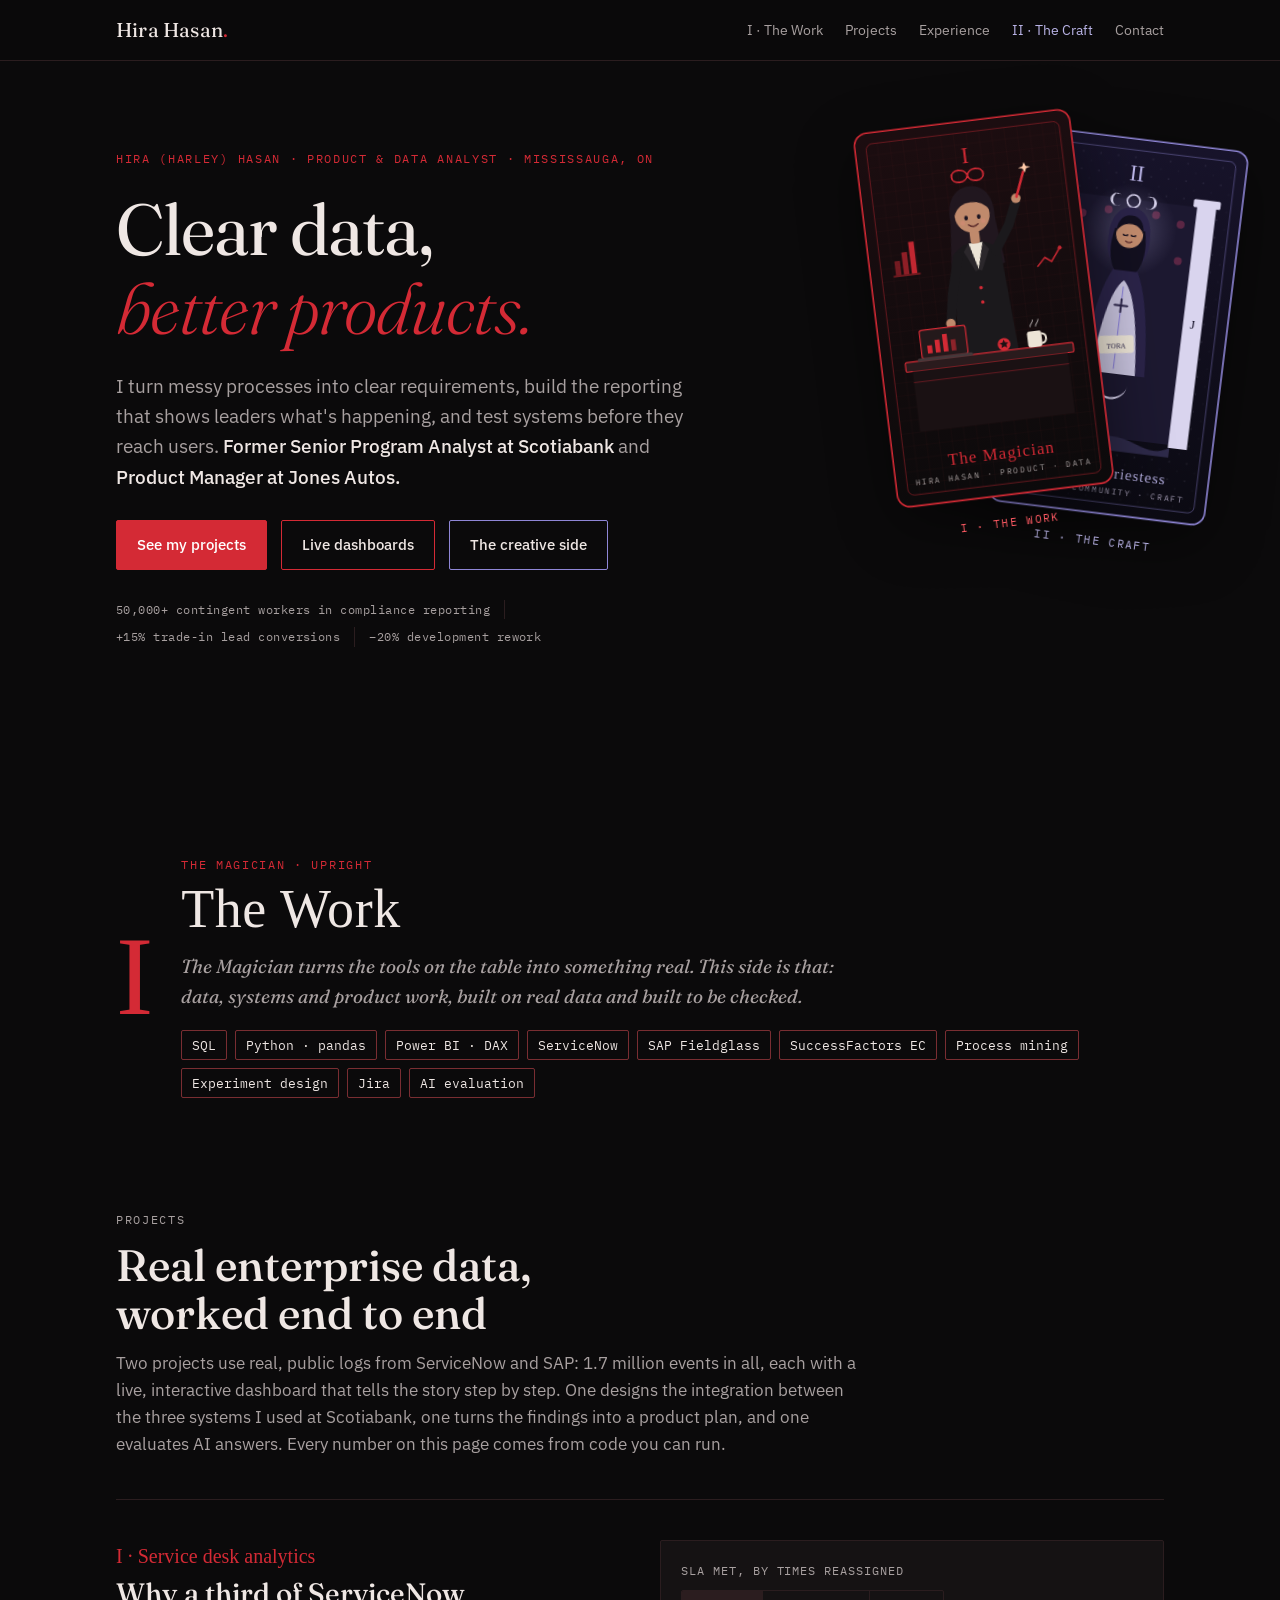
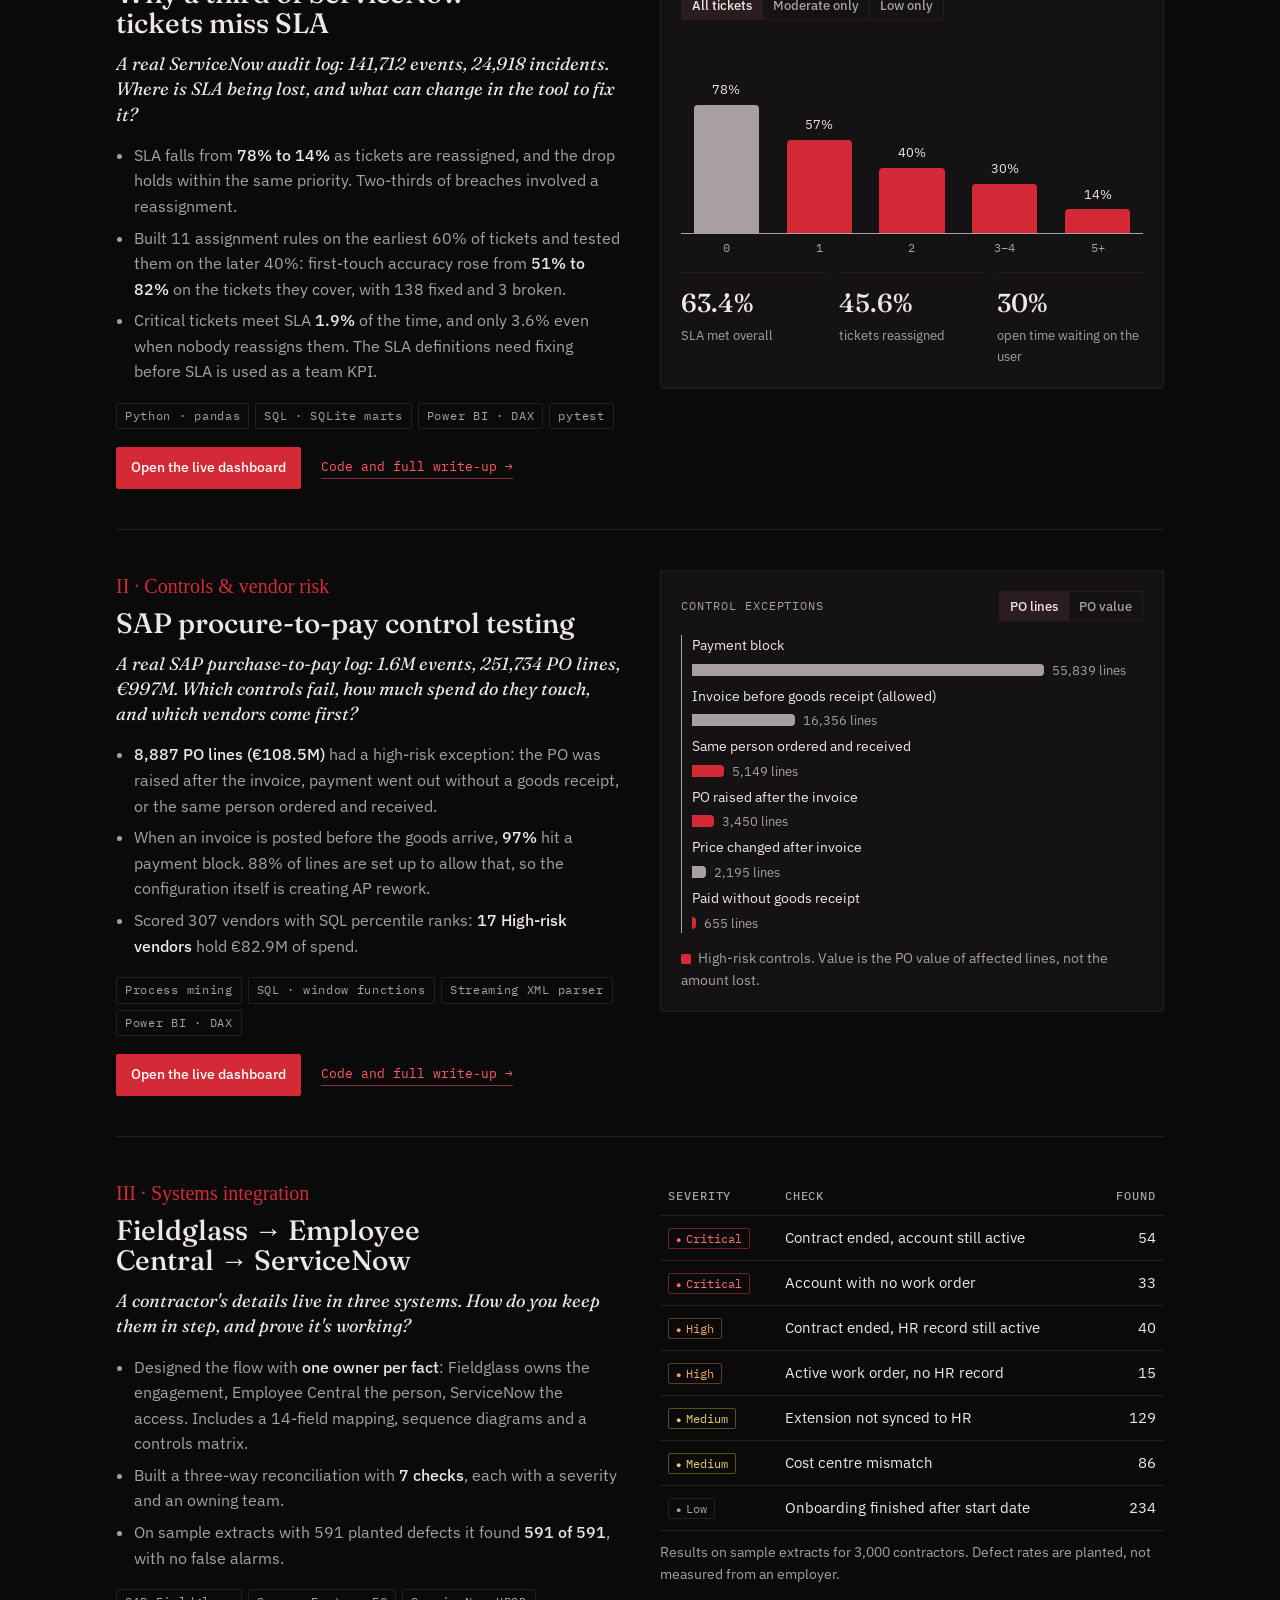
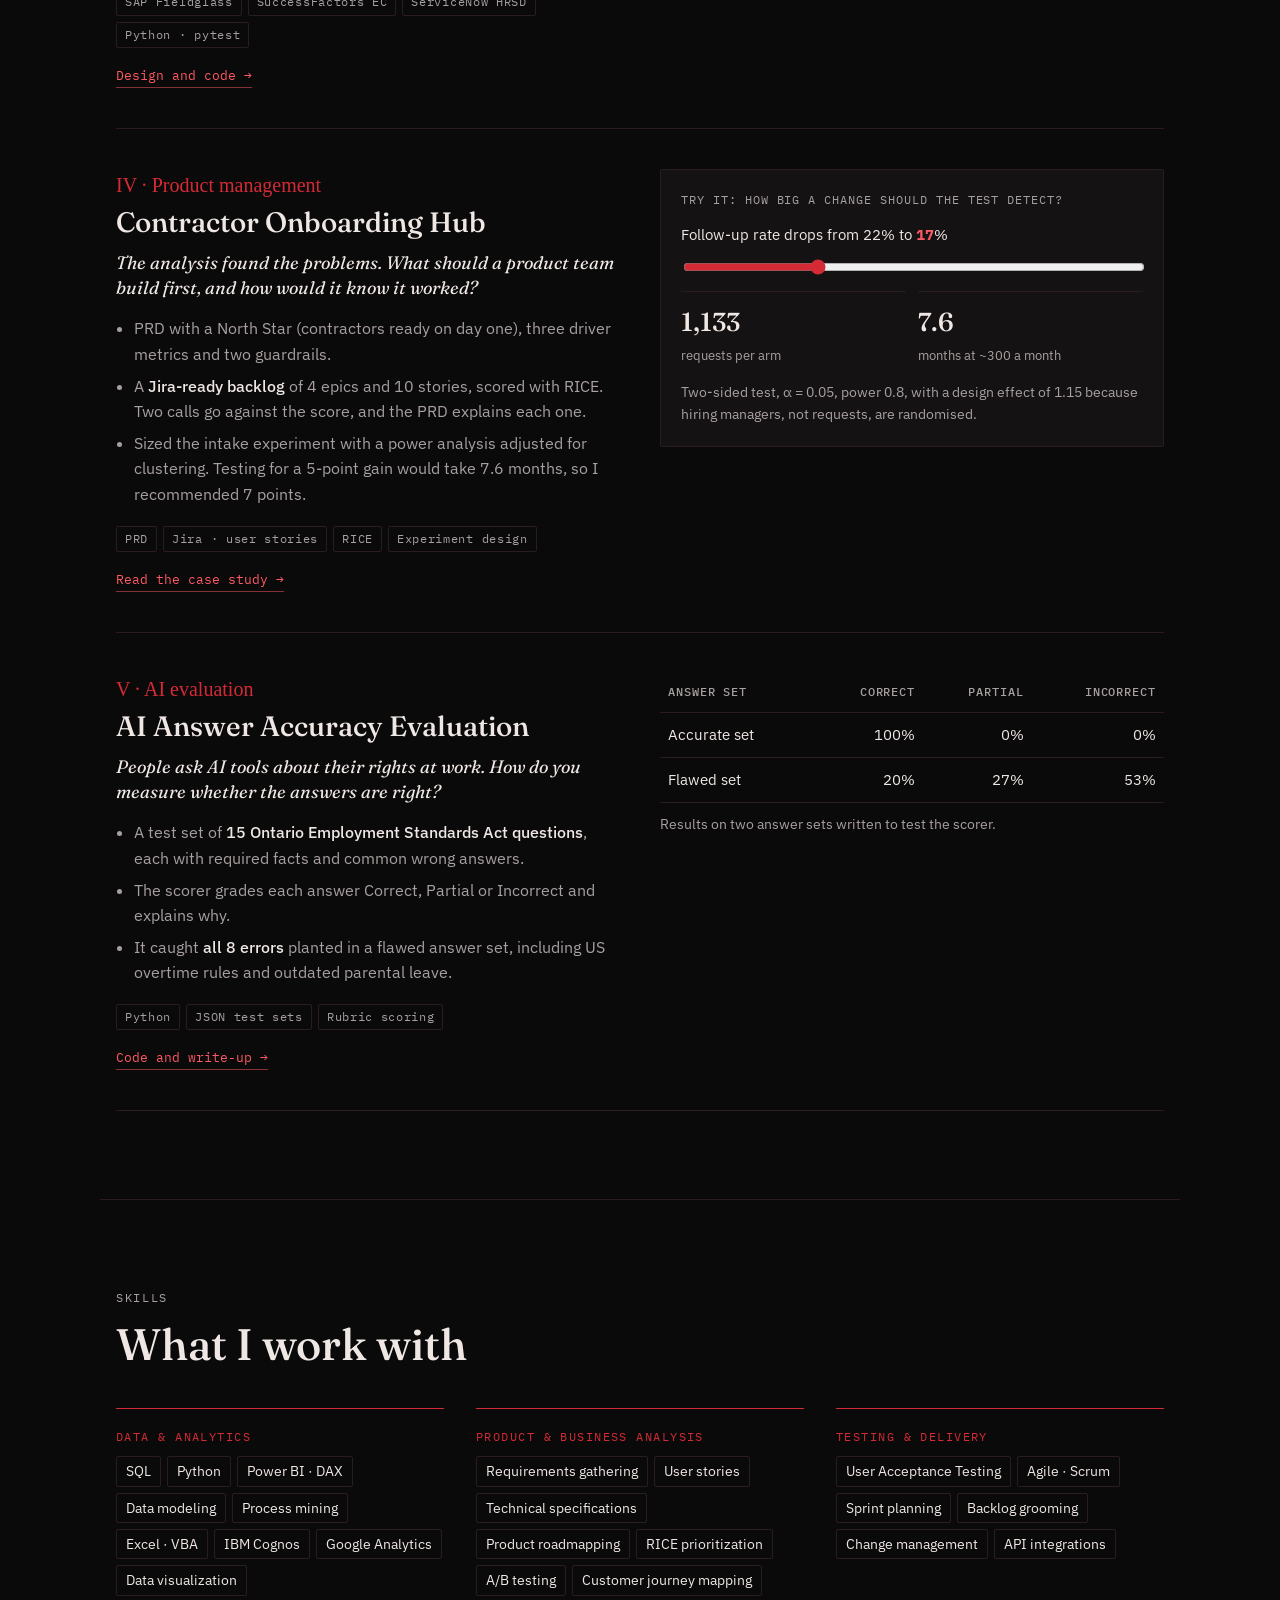
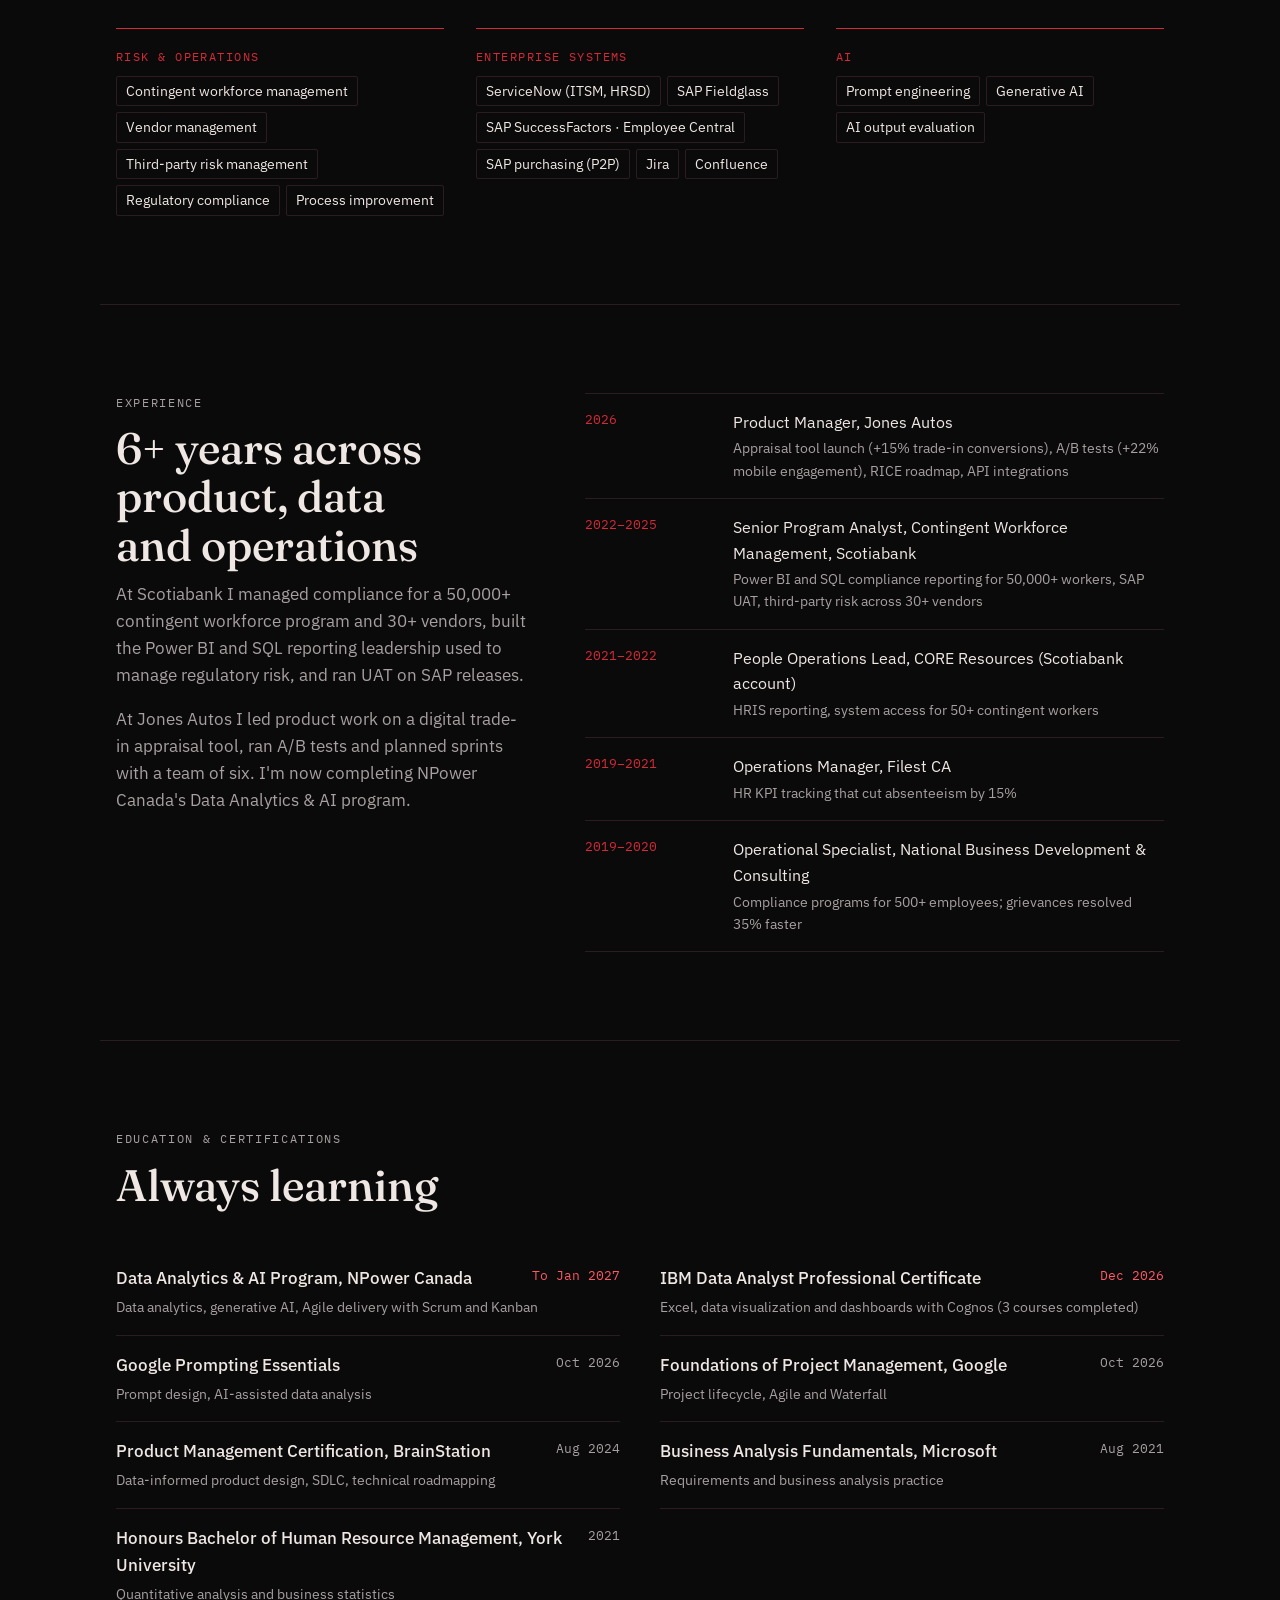
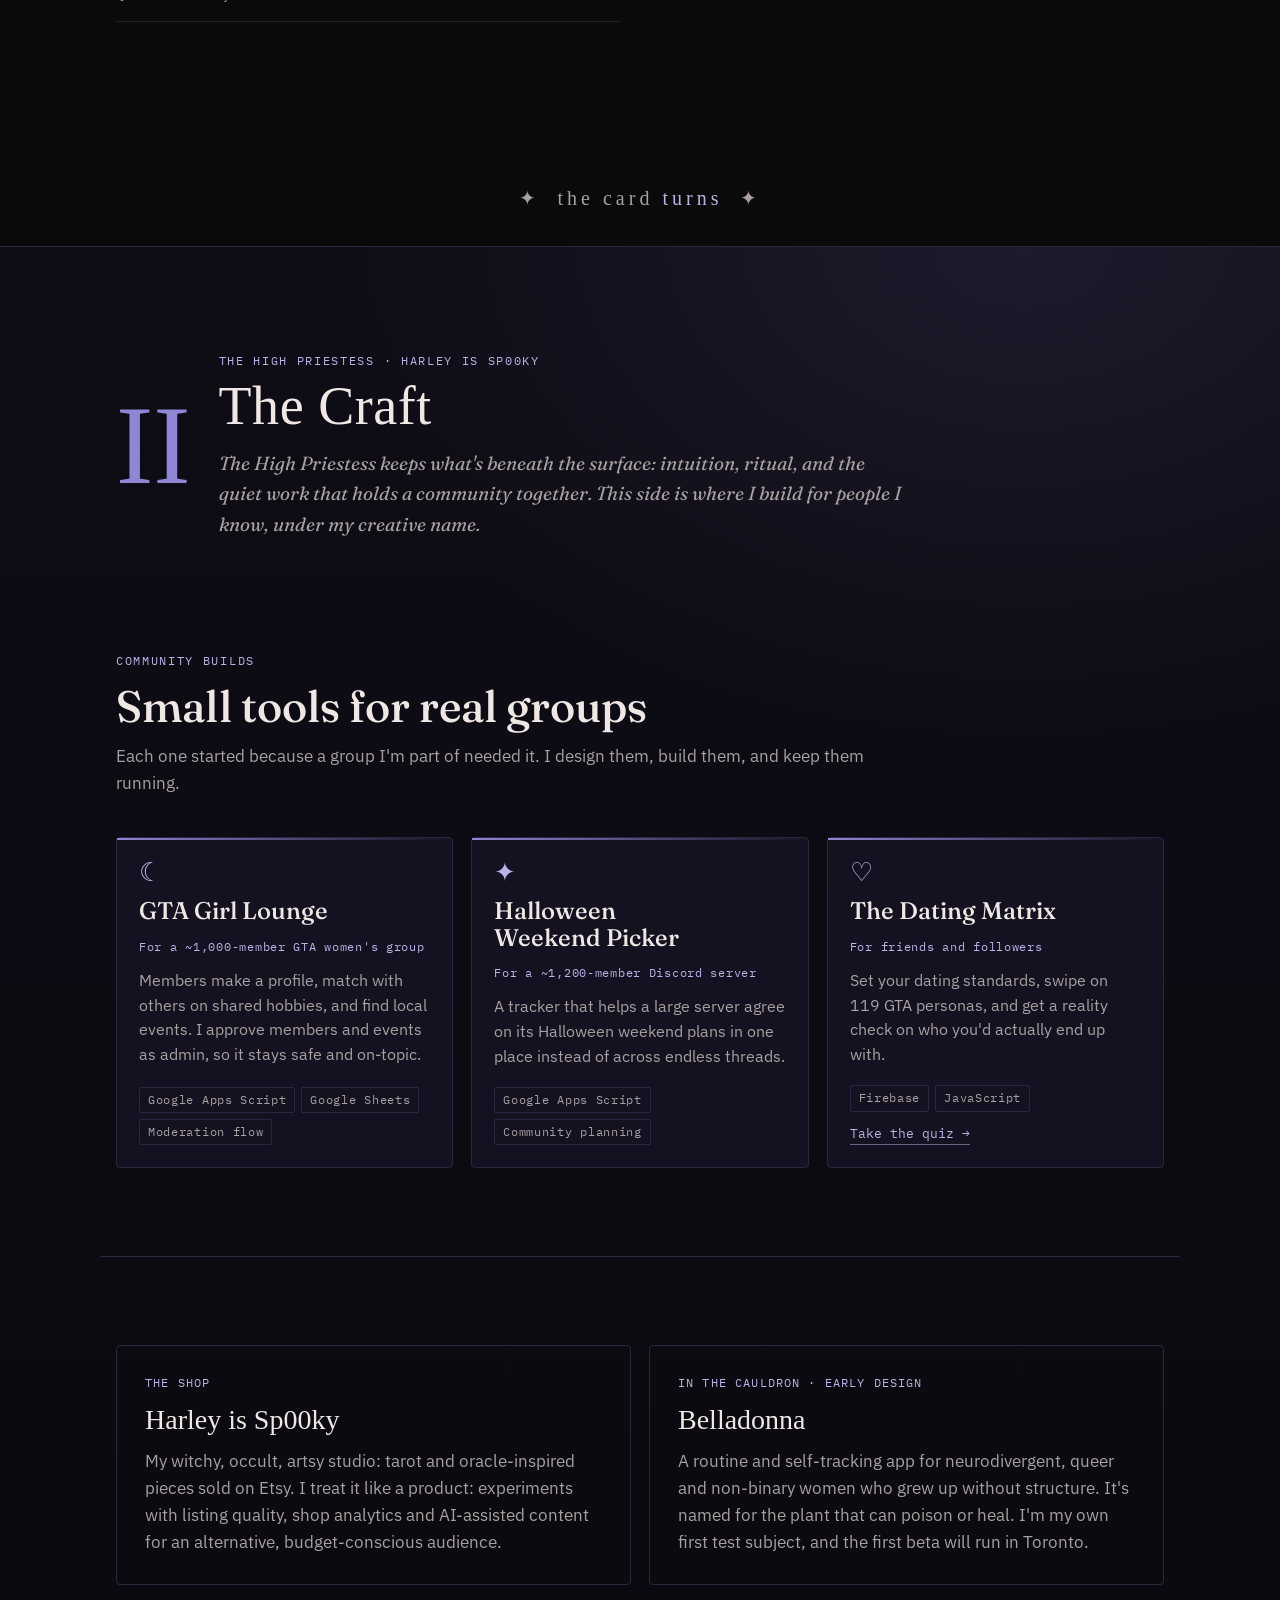
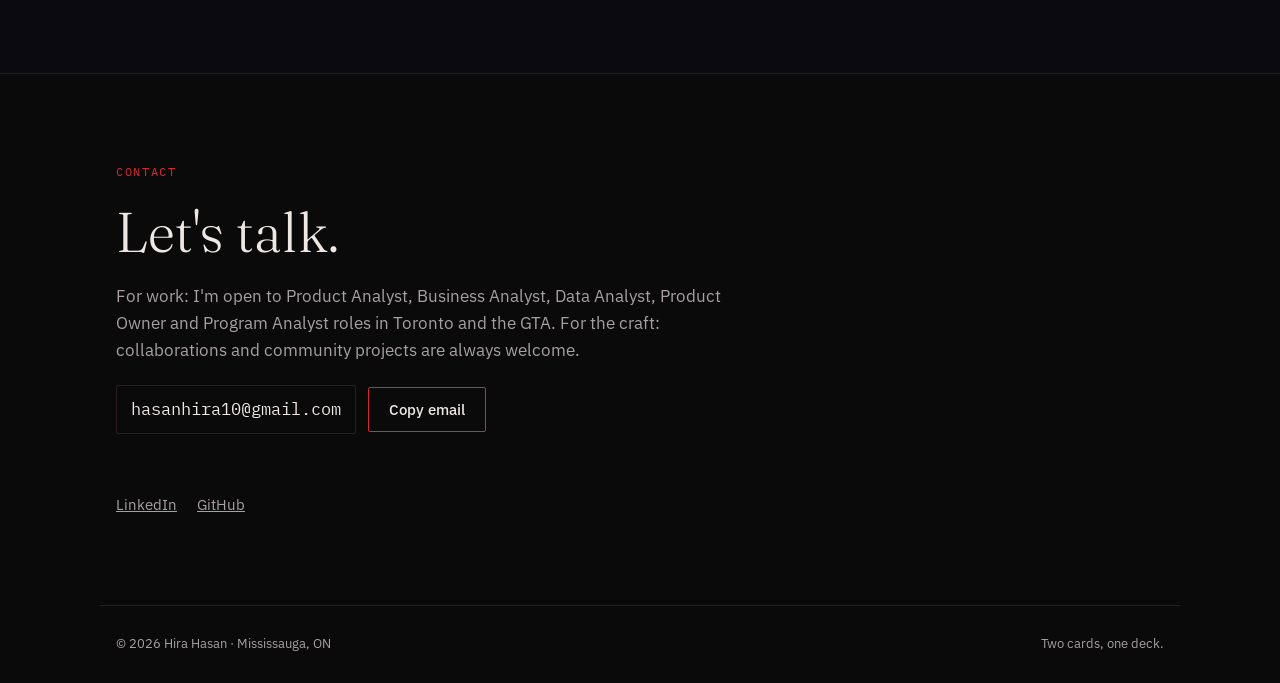
==== index.html @ d133546a "Split the site into two cards: I The Work (Magician) and II The Craft (High Priestess) Co-Authored-B" ====
<!doctype html>
<html lang="en">
<head>
<meta charset="utf-8">
<meta name="viewport" content="width=device-width, initial-scale=1, viewport-fit=cover">
<title>Hira Hasan · The Work &amp; The Craft</title>
<meta name="description" content="Hira Hasan: Product & Data Analyst in Mississauga, ON. SQL, Python, Power BI, ServiceNow and SAP analytics. Ex-Scotiabank.">
<link rel="preconnect" href="https://fonts.googleapis.com">
<link rel="stylesheet" href="https://fonts.googleapis.com/css2?family=Fraunces:opsz,wght@9..144,300;9..144,500;9..144,700&family=IBM+Plex+Sans:wght@400;500;600&family=IBM+Plex+Mono:wght@400;500&family=IM+Fell+English+SC&display=swap">
<style>
/* Layout: one dark page. Hero = copy (left) + The Magician tarot card (right); turning the card switches the hero between
   Product & Data (upright) and Technical (turned). Sections below in a single 1080px column. Deliberate single dark look. */
:root{
  --night:#0b0a0b;      /* page ground */
  --night-2:#151213;    /* raised surfaces */
  --veil:#2b1d1f;       /* rules, borders */
  --bone:#efe7e4;       /* main text */
  --ash:#a8a0a0;        /* secondary text */
  --gold:#d42a35;       /* the one accent: crimson */
  --ember:#ff5a63;      /* lighter accent for the technical side */
  --plate:#f4efed;      /* light plate behind charts */
  --display:"Fraunces", Georgia, "Times New Roman", serif;
  --body:"IBM Plex Sans", "Segoe UI", system-ui, sans-serif;
  --mono:"IBM Plex Mono", ui-monospace, Menlo, monospace;
  --card:"IM Fell English SC", Georgia, serif;
  --violet:#8f86d6;     /* High Priestess accent */
  --moon:#b9b3e6;       /* lighter violet */
  color-scheme:dark;
}
*{box-sizing:border-box}
html{scroll-behavior:smooth}
body{background:var(--night);color:var(--bone);font-family:var(--body);font-size:17px;line-height:1.6;-webkit-font-smoothing:antialiased}
body::before{content:"";position:fixed;inset:0 0 auto;height:env(safe-area-inset-top,0px);z-index:10;background:var(--night)}
a{color:inherit}
a:focus-visible,button:focus-visible{outline:2px solid var(--gold);outline-offset:3px;border-radius:2px}
.wrap{max-width:1080px;margin:0 auto;padding-left:max(16px,env(safe-area-inset-left,0px));padding-right:max(16px,env(safe-area-inset-right,0px))}
.eyebrow{font-family:var(--mono);font-size:12px;letter-spacing:.14em;text-transform:uppercase;color:var(--gold)}
h1,h2,h3{font-family:var(--display);font-weight:500;line-height:1.1;margin:0;text-wrap:balance}
h2{font-size:clamp(30px,4.2vw,44px)}
h3{font-size:22px}
p{margin:0}

/* Nav */
header.top{position:sticky;top:env(safe-area-inset-top,0px);z-index:5;background:color-mix(in srgb,var(--night) 92%,transparent);backdrop-filter:blur(6px);border-bottom:1px solid var(--veil)}
header.top .wrap{display:flex;align-items:center;justify-content:space-between;gap:16px;padding-block:14px;flex-wrap:wrap}
.mark{font-family:var(--display);font-size:20px;text-decoration:none;letter-spacing:.01em}
.mark span{color:var(--gold)}
nav ul{display:flex;gap:22px;list-style:none;margin:0;padding:0;flex-wrap:wrap}
nav a{font-size:14px;text-decoration:none;color:var(--ash)}
nav a:hover{color:var(--bone)}
nav a.nav-craft{color:var(--moon)}

/* Hero */
.hero{position:relative;overflow:hidden}
.hero .wrap{position:relative;padding-block:88px 104px}
.hero-copy{position:relative;z-index:1;max-width:600px;min-width:0}
/* Two-card deck in the hero: I The Magician (the work), II The High Priestess (the craft) */
.deck{position:absolute;right:max(48px,env(safe-area-inset-right,0px));top:56px;width:min(360px,34vw);aspect-ratio:400/430}
.deck a{position:absolute;top:0;width:62%;aspect-ratio:280/480;display:block;text-decoration:none;transition:transform .45s cubic-bezier(.3,.7,.3,1),filter .3s;filter:drop-shadow(0 18px 30px rgba(0,0,0,.45))}
.deck a svg{display:block;width:100%;height:100%}
.deck .c1{left:0;transform:rotate(-7deg);z-index:2}
.deck .c2{right:0;transform:rotate(7deg) translateY(18px);z-index:1}
.deck a:hover,.deck a:focus-visible{z-index:3}
.deck .c1:hover,.deck .c1:focus-visible{transform:rotate(-4deg) translateY(-10px)}
.deck .c2:hover,.deck .c2:focus-visible{transform:rotate(4deg) translateY(4px)}
.deck a:focus-visible{outline:2px solid var(--bone);outline-offset:6px;border-radius:16px}
.deck .cap{position:absolute;left:0;right:0;bottom:-34px;text-align:center;font-family:var(--mono);font-size:11px;letter-spacing:.12em;text-transform:uppercase;color:var(--ash)}
.deck .c1 .cap{color:var(--ember)} .deck .c2 .cap{color:var(--moon)}
.side{display:flex;flex-direction:column;gap:22px;animation:sideIn .6s ease both}
@keyframes sideIn{from{opacity:.4;transform:translateY(8px)}to{opacity:1;transform:none}}
.hero h1{font-size:clamp(40px,6vw,72px);font-weight:400;letter-spacing:-.015em}
.hero h1 em{font-style:italic;color:var(--gold);font-weight:300}
.hero .lede{font-size:19px;color:var(--ash);max-width:34em}
.hero .lede strong{color:var(--bone);font-weight:500}
.ctas{display:flex;gap:14px;flex-wrap:wrap;margin-top:6px}
.btn{display:inline-block;font-family:var(--body);font-size:15px;font-weight:500;padding:12px 20px;border-radius:2px;text-decoration:none;border:1px solid var(--gold);cursor:pointer;background:none;color:var(--bone)}
.btn.solid{background:var(--gold);color:#fff}
.btn:hover{filter:brightness(1.08)}
.creds{display:flex;flex-wrap:wrap;gap:8px 0;font-family:var(--mono);font-size:12px;color:var(--ash);letter-spacing:.04em;margin-top:8px}
.creds span{padding-right:14px;margin-right:14px;border-right:1px solid var(--veil)}
.creds span:last-child{border-right:none;margin-right:0;padding-right:0}
.stack{display:flex;flex-wrap:wrap;gap:8px}
.stack span{font-family:var(--mono);font-size:12.5px;padding:4px 10px;border:1px solid color-mix(in srgb,var(--ember) 45%,transparent);border-radius:2px;color:var(--bone)}

/* Sections */
section.block .wrap{padding-block:88px;display:flex;flex-direction:column;gap:40px}
section.block + section.block .wrap{border-top:1px solid var(--veil)}
.head{display:flex;flex-direction:column;gap:12px;max-width:44em}
.head p{color:var(--ash)}
.chip{font-family:var(--mono);font-size:11.5px;letter-spacing:.06em;padding:3px 8px;border:1px solid var(--veil);border-radius:2px;color:var(--ash)}

/* Projects */
.projects{display:flex;flex-direction:column}
.project{display:grid;grid-template-columns:1fr 1fr;gap:40px;padding-block:40px;border-bottom:1px solid var(--veil);align-items:start}
.project:first-child{border-top:1px solid var(--veil)}
.project > *{min-width:0}
.project .num{font-family:var(--card);font-size:20px;color:var(--gold)}
.project h3{font-size:28px;margin-top:6px}
.project .problem{font-family:var(--display);font-style:italic;font-size:18px;line-height:1.4;color:var(--bone);margin-top:12px}
.project .findings{margin:16px 0 0;padding-left:18px;display:flex;flex-direction:column;gap:6px;color:var(--ash);font-size:16px}
.project .findings strong{color:var(--bone);font-weight:500}
.project .tools{display:flex;flex-wrap:wrap;gap:6px;margin-top:18px}
.project .repo{display:inline-block;margin-top:18px;font-family:var(--mono);font-size:13px;color:var(--ember);text-decoration:none;border-bottom:1px solid color-mix(in srgb,var(--ember) 50%,transparent)}
.project .repo:hover{color:var(--bone)}
.links-row{display:flex;flex-wrap:wrap;gap:12px 20px;align-items:center;margin-top:18px}
.links-row .repo{margin-top:0}
.btn.sm{font-size:13.5px;padding:9px 14px}
figure{margin:0;display:flex;flex-direction:column;gap:10px}
figure img{display:block;width:100%;height:auto;border-radius:2px;background:var(--plate);padding:10px}
figcaption{font-size:13px;color:var(--ash)}
.result-table{width:100%;border-collapse:collapse;font-size:15px;font-variant-numeric:tabular-nums}
.result-table th,.result-table td{text-align:left;padding:10px 8px;border-bottom:1px solid var(--veil)}
.result-table th{font-family:var(--mono);font-size:11.5px;letter-spacing:.08em;text-transform:uppercase;color:var(--ash);font-weight:500}
.result-table td.n{text-align:right}
.result-table th.n{text-align:right}
.scroll{overflow-x:auto}
.deliverables{display:grid;grid-template-columns:1fr 1fr;gap:12px}
.deliverables div{padding:14px;border:1px solid var(--veil);border-radius:2px;display:flex;flex-direction:column;gap:4px;min-width:0}
.deliverables strong{font-family:var(--display);font-weight:500;font-size:17px}
.deliverables span{font-size:14px;color:var(--ash)}
.note{font-size:14px;color:var(--ash);max-width:44em}

/* Skills */
.skills{display:grid;grid-template-columns:repeat(3,1fr);gap:32px}
.skill{display:flex;flex-direction:column;gap:10px;padding-top:18px;border-top:1px solid var(--gold);min-width:0}
.skill .tag{font-family:var(--mono);font-size:12px;letter-spacing:.12em;text-transform:uppercase;color:var(--gold)}
.skill ul{margin:0;padding:0;list-style:none;display:flex;flex-wrap:wrap;gap:6px}
.skill li{font-size:14px;padding:3px 9px;border:1px solid var(--veil);border-radius:2px}

/* Experience */
.about-grid{display:grid;grid-template-columns:1fr 1.4fr;gap:56px}
.about-grid > *{min-width:0}
.about-text{display:flex;flex-direction:column;gap:16px;max-width:38em}
.about-text p + p{color:var(--ash)}
.timeline{list-style:none;margin:0;padding:0;display:flex;flex-direction:column}
.timeline li{display:grid;grid-template-columns:132px 1fr;gap:16px;padding-block:16px;border-bottom:1px solid var(--veil)}
.timeline li:first-child{border-top:1px solid var(--veil)}
.timeline .yr{font-family:var(--mono);font-size:13px;color:var(--gold);font-variant-numeric:tabular-nums}
.timeline .what{font-size:16px}
.timeline .what small{display:block;color:var(--ash);font-size:14px;margin-top:2px}

/* Certifications */
.certs{display:grid;grid-template-columns:repeat(2,1fr);gap:0 40px}
.cert{display:grid;grid-template-columns:1fr auto;gap:4px 16px;padding-block:16px;border-bottom:1px solid var(--veil);min-width:0}
.cert strong{font-weight:500}
.cert .when{font-family:var(--mono);font-size:12.5px;color:var(--ash);white-space:nowrap}
.cert small{grid-column:1 / -1;color:var(--ash);font-size:14px}
.cert.progress .when{color:var(--ember)}

/* Chapter openers: one per card */
.chapter .wrap{padding-block:104px 24px;display:grid;grid-template-columns:auto 1fr;gap:28px;align-items:center}
.chapter .numeral{font-family:var(--card);font-size:clamp(64px,9vw,112px);line-height:.9;color:var(--gold)}
.chapter .eyebrow{color:var(--gold)}
.chapter h2{font-family:var(--card);font-weight:400;font-size:clamp(34px,5vw,54px);letter-spacing:.01em;margin-top:6px}
.chapter p.read{font-family:var(--display);font-style:italic;font-size:19px;color:var(--ash);max-width:36em;margin-top:12px}
.turns .wrap{padding-block:72px 32px;text-align:center;font-family:var(--card);font-size:20px;letter-spacing:.2em;color:var(--ash)}
.turns span{color:var(--moon)}

/* The Craft: the High Priestess side has its own palette */
.craft{--gold:var(--violet);--ember:var(--moon);--veil:#2a2640;--night-2:#141221;
  background:radial-gradient(ellipse 80% 50% at 80% 0%,rgba(143,134,214,.12),transparent 70%),linear-gradient(#0e0c15,#0b0a10);
  border-top:1px solid #2a2640}
.craft .eyebrow{color:var(--moon)}
.craft section.block + section.block .wrap,.craft .block .wrap{border-top-color:#2a2640}
.builds{display:grid;grid-template-columns:repeat(3,1fr);gap:18px}
.build{display:flex;flex-direction:column;gap:12px;padding:22px;border:1px solid var(--veil);border-radius:4px;background:var(--night-2);min-width:0;position:relative}
.build::before{content:"";position:absolute;inset:0 0 auto;height:2px;background:linear-gradient(90deg,var(--violet),transparent)}
.build .sym{font-family:var(--card);font-size:26px;color:var(--moon);line-height:1}
.build h3{font-size:24px}
.build .for{font-family:var(--mono);font-size:12px;letter-spacing:.06em;color:var(--moon)}
.build p{color:var(--ash);font-size:15.5px}
.build .tools{display:flex;flex-wrap:wrap;gap:6px;margin-top:auto;padding-top:6px}
.build a.go{font-family:var(--mono);font-size:13px;color:var(--moon);text-decoration:none;border-bottom:1px solid color-mix(in srgb,var(--moon) 50%,transparent);align-self:flex-start}
.build a.go:hover{color:var(--bone)}
.duo{display:grid;grid-template-columns:1fr 1fr;gap:18px}
.altar{padding:28px;border:1px solid var(--veil);border-radius:4px;display:flex;flex-direction:column;gap:12px;min-width:0}
.altar h3{font-family:var(--card);font-weight:400;font-size:28px;color:var(--bone)}
.altar p{color:var(--ash)}
.altar .status{font-family:var(--mono);font-size:11.5px;letter-spacing:.1em;text-transform:uppercase;color:var(--moon)}

/* Contact */
.contact{display:flex;flex-direction:column;gap:20px;align-items:flex-start}
.contact h2{font-size:clamp(34px,5vw,56px);font-weight:300}
.email-row{display:flex;gap:12px;align-items:center;flex-wrap:wrap}
.email{font-family:var(--mono);font-size:17px;user-select:all;padding:10px 14px;border:1px solid var(--veil);border-radius:2px;overflow-wrap:anywhere}
#copyNote{font-size:14px;color:var(--gold);min-height:1.4em}
.links{display:flex;gap:20px;flex-wrap:wrap;font-size:15px}
.links a{color:var(--ash)}
.links a:hover{color:var(--bone)}

footer .wrap{padding-block:28px;display:flex;justify-content:space-between;gap:12px;flex-wrap:wrap;font-size:13px;color:var(--ash);border-top:1px solid var(--veil)}


/* Interactive charts (no libraries) */
.viz{display:flex;flex-direction:column;gap:14px;padding:20px;border:1px solid var(--veil);border-radius:2px;background:var(--night-2);min-width:0}
.viz-head{display:flex;justify-content:space-between;align-items:center;gap:10px;flex-wrap:wrap}
.viz-title{font-family:var(--mono);font-size:12px;letter-spacing:.08em;text-transform:uppercase;color:var(--ash)}
.seg{display:flex;border:1px solid var(--veil);border-radius:2px;overflow:hidden}
.seg button{font:500 12.5px var(--body);padding:6px 10px;background:none;border:0;color:var(--ash);cursor:pointer}
.seg button+button{border-left:1px solid var(--veil)}
.seg button[aria-pressed="true"]{background:var(--veil);color:var(--bone)}
.bars{display:flex;align-items:flex-end;gap:2px;height:200px;border-bottom:1px solid var(--ash);position:relative}
.bar{flex:1;display:flex;flex-direction:column;justify-content:flex-end;align-items:center;height:100%;position:relative;cursor:default;min-width:0}
.bar i{display:block;width:72%;background:var(--ash);border-radius:4px 4px 0 0;transition:height .45s cubic-bezier(.3,.7,.3,1)}
.bar.hl i{background:var(--gold)}
.bar .v{font-size:13px;font-variant-numeric:tabular-nums;color:var(--bone);margin-bottom:4px}
.bar .x{position:absolute;bottom:-24px;font-family:var(--mono);font-size:12px;color:var(--ash)}
.bars{margin-bottom:24px}
.bars.wide{flex-direction:column;align-items:stretch;height:auto;border-bottom:0;border-left:1px solid var(--ash);gap:6px;margin-bottom:0}
.hbar{display:grid;grid-template-columns:minmax(0,1fr);gap:3px;padding-left:10px}
.hbar .lbl{font-size:13.5px;color:var(--bone)}
.hbar .track{display:flex;align-items:center;gap:8px}
.hbar i{display:block;height:12px;background:var(--ash);border-radius:0 4px 4px 0;transition:width .45s cubic-bezier(.3,.7,.3,1);min-width:2px}
.hbar.hl i{background:var(--gold)}
.hbar .v{font-size:12.5px;color:var(--ash);font-variant-numeric:tabular-nums;white-space:nowrap}
.bar:hover i,.hbar:hover i{filter:brightness(1.25)}
.tip{position:fixed;pointer-events:none;z-index:20;background:var(--bone);color:var(--night);font-size:13px;padding:6px 9px;border-radius:2px;box-shadow:0 6px 18px rgba(0,0,0,.4);opacity:0;transition:opacity .12s;max-width:240px}
.key{display:inline-block;width:10px;height:10px;background:var(--gold);border-radius:2px;margin-right:4px;vertical-align:-1px}
.kpis{display:flex;flex-wrap:wrap;gap:12px}
.kpis div{flex:1 1 120px;display:flex;flex-direction:column;gap:2px;padding-top:10px;border-top:1px solid var(--veil)}
.kpis b{font-family:var(--display);font-weight:500;font-size:26px;font-variant-numeric:tabular-nums}
.kpis span{font-size:13px;color:var(--ash)}
.slider{display:flex;flex-direction:column;gap:10px;font-size:15px}
.slider b{color:var(--ember);font-variant-numeric:tabular-nums}
.slider input{width:100%;accent-color:var(--gold)}
.sev{font-family:var(--mono);font-size:11.5px;padding:2px 7px;border-radius:2px;border:1px solid;white-space:nowrap}
.sev::before{content:"● ";font-size:9px}
.sev.crit{color:#ff6b73;border-color:#6b232a}.sev.high{color:#f0a35c;border-color:#5e3d1f}
.sev.med{color:#e3cf6e;border-color:#565023}.sev.low{color:var(--ash);border-color:var(--veil)}
@media (prefers-reduced-motion:reduce){.bar i,.hbar i{transition:none}}

@media (max-width:860px){
  .hero .wrap{padding-block:56px 72px}
  .skills{grid-template-columns:1fr 1fr}
  .about-grid,.project,.certs{grid-template-columns:1fr}
  .project{gap:24px}
  nav ul{gap:14px}
}
@media (max-width:900px){
  .hero .wrap{display:flex;flex-direction:column}
  .deck{position:relative;right:auto;top:auto;width:min(320px,86vw);margin:48px auto 24px}
  .deck .cap{display:none}
  .builds,.duo{grid-template-columns:1fr}
  .chapter .wrap{grid-template-columns:1fr;gap:6px;padding-block:72px 8px}
}
@media (max-width:520px){
  .skills,.deliverables{grid-template-columns:1fr}
  .timeline li{grid-template-columns:1fr;gap:2px}
  section.block .wrap{padding-block:64px}
}
@media (prefers-reduced-motion:reduce){
  html{scroll-behavior:auto}
  .deck a{transition:none}
  .side{animation:none}
}
</style>
<style>body{margin:0}img{max-width:100%}[hidden]{display:none!important}</style>
</head>
<body>

<header class="top">
  <div class="wrap">
    <a class="mark" href="#top">Hira Hasan<span>.</span></a>
    <nav aria-label="Main">
      <ul>
        <li><a href="#work">I · The Work</a></li>
        <li><a href="#projects">Projects</a></li>
        <li><a href="#experience">Experience</a></li>
        <li><a href="#craft" class="nav-craft">II · The Craft</a></li>
        <li><a href="#contact">Contact</a></li>
      </ul>
    </nav>
  </div>
</header>

<main id="top">
  <section class="hero">
    <div class="wrap">
      <div class="hero-copy">
        <div class="side side-front" id="sideFront">
          <p class="eyebrow">Hira (Harley) Hasan · Product &amp; Data Analyst · Mississauga, ON</p>
          <h1>Clear data, <em>better products.</em></h1>
          <p class="lede">I turn messy processes into clear requirements, build the reporting that shows leaders what's happening, and test systems before they reach users. <strong>Former Senior Program Analyst at Scotiabank</strong> and <strong>Product Manager at Jones Autos.</strong></p>
          <div class="ctas">
            <a class="btn solid" href="#projects">See my projects</a>
            <a class="btn" href="dashboards/service-desk.html">Live dashboards</a>
            <a class="btn" href="#craft" style="border-color:var(--violet)">The creative side</a>
          </div>
          <div class="creds" aria-label="Highlights">
            <span>50,000+ contingent workers in compliance reporting</span>
            <span>+15% trade-in lead conversions</span>
            <span>−20% development rework</span>
          </div>
        </div>
        </div>
      </div>
      <div class="deck" aria-label="Two tarot cards: I, The Magician, for the work; II, The High Priestess, for the craft">
        <a class="c2" href="#craft" aria-label="Card II, The High Priestess: go to The Craft, my community and creative work">
<svg viewBox="0 0 280 480" aria-hidden="true" focusable="false">
<defs>
<linearGradient id="pbg" x1="0" y1="0" x2="0" y2="1"><stop offset="0" stop-color="#17132a"/><stop offset="1" stop-color="#0b0a12"/></linearGradient>
<pattern id="pstars" width="22" height="22" patternUnits="userSpaceOnUse"><circle cx="4" cy="5" r=".8" fill="#cfc9f2" fill-opacity=".22"/><circle cx="15" cy="16" r=".6" fill="#cfc9f2" fill-opacity=".14"/></pattern>
<radialGradient id="pglow" cx=".5" cy=".5" r=".5"><stop offset="0" stop-color="#b9b3e6" stop-opacity=".28"/><stop offset="1" stop-color="#b9b3e6" stop-opacity="0"/></radialGradient>
</defs>
<rect x="4" y="4" width="272" height="472" rx="16" fill="url(#pbg)" stroke="#8f86d6" stroke-width="2"/>
<rect x="18" y="18" width="244" height="444" rx="8" fill="url(#pstars)" stroke="#8f86d6" stroke-opacity=".55"/>
<text x="140" y="56" text-anchor="middle" font-family="IM Fell English SC, Georgia, serif" font-size="28" fill="#b9b3e6">II</text>
<!-- veil between the pillars, with pomegranates -->
<rect x="58" y="80" width="164" height="300" fill="#1c1830"/>
<g fill="#6b2a4a" fill-opacity=".8"><circle cx="78" cy="104" r="5"/><circle cx="110" cy="96" r="5"/><circle cx="170" cy="96" r="5"/><circle cx="202" cy="104" r="5"/><circle cx="76" cy="150" r="5"/><circle cx="204" cy="150" r="5"/></g>
<!-- pillars B and J -->
<rect x="36" y="78" width="24" height="306" fill="#141122" stroke="#5d5694" stroke-width="1.2"/>
<rect x="31" y="70" width="34" height="10" rx="2" fill="#141122" stroke="#5d5694"/>
<text x="48" y="232" text-anchor="middle" font-family="IM Fell English SC, Georgia, serif" font-size="16" fill="#b9b3e6">B</text>
<rect x="220" y="78" width="24" height="306" fill="#d9d4ee"/>
<rect x="215" y="70" width="34" height="10" rx="2" fill="#d9d4ee"/>
<text x="232" y="232" text-anchor="middle" font-family="IM Fell English SC, Georgia, serif" font-size="16" fill="#17132a">J</text>
<!-- glow + triple-moon crown -->
<circle cx="140" cy="118" r="58" fill="url(#pglow)"/>
<circle cx="140" cy="82" r="8" fill="none" stroke="#d9d4ee" stroke-width="2"/>
<path d="M124 76a8 8 0 1 0 0 12a6 8 0 1 1 0-12z" fill="#d9d4ee"/>
<path d="M156 76a8 8 0 1 1 0 12a6 8 0 1 0 0-12z" fill="#d9d4ee"/>
<!-- figure: robe, hood, face -->
<path d="M100 300c4-70 14-130 40-150c26 20 36 80 40 150z" fill="#2a2348"/>
<path d="M112 300c4-54 12-104 28-118c16 14 24 64 28 118z" fill="#d9d4ee" fill-opacity=".9"/>
<path d="M140 190v104" stroke="#8f86d6" stroke-width="1.5"/>
<path d="M132 214h16M140 206v16" stroke="#2a2348" stroke-width="2.4" stroke-linecap="round"/>
<path d="M114 126c0-24 12-36 26-36s26 12 26 36c2 22-6 40-26 44c-20-4-28-22-26-44z" fill="#2a2348"/>
<path d="M121 118c-5 22-3 40 5 52h28c8-12 10-30 5-52z" fill="#120f1f"/>
<circle cx="140" cy="124" r="17" fill="#c08a6c"/>
<path d="M123 122c0-16 8-22 17-22s17 6 17 22c-4-8-10-11-17-11s-13 3-17 11z" fill="#120f1f"/>
<path d="M132 125q3 2 6 0M142 125q3 2 6 0" fill="none" stroke="#1a1320" stroke-width="1.6" stroke-linecap="round"/>
<path d="M136 133q4 3 8 0" fill="none" stroke="#5a2a2a" stroke-width="1.6" stroke-linecap="round"/>
<!-- scroll in her lap -->
<rect x="118" y="252" width="44" height="22" rx="3" fill="#ece4d6" transform="rotate(-8 140 263)"/>
<text x="140" y="268" text-anchor="middle" font-family="IM Fell English SC, Georgia, serif" font-size="9" fill="#2a2348" transform="rotate(-8 140 263)">TORA</text>
<!-- water and crescent at her feet -->
<path d="M58 384c20-8 40 8 60 0s40-8 60 0s32 8 44 0v12H58z" fill="#2e2a4a"/>
<path d="M120 312a20 20 0 1 0 40 0a16 14 0 1 1-40 0z" fill="#d9d4ee"/>
<text x="140" y="430" text-anchor="middle" font-family="IM Fell English SC, Georgia, serif" font-size="19" letter-spacing="1.2" fill="#b9b3e6">The High Priestess</text>
<text x="140" y="450" text-anchor="middle" font-family="IBM Plex Mono, monospace" font-size="9.5" letter-spacing="2" fill="#a8a0b8">HARLEY · COMMUNITY · CRAFT</text>
</svg>

          <span class="cap">II · The Craft</span>
        </a>
        <a class="c1" href="#work" aria-label="Card I, The Magician: go to The Work, my projects and experience">
<svg viewBox="0 0 280 480" aria-hidden="true" focusable="false">
<defs>
<linearGradient id="fbg" x1="0" y1="0" x2="0" y2="1"><stop offset="0" stop-color="#1c0d10"/><stop offset="1" stop-color="#0c0a0b"/></linearGradient>
<pattern id="fgrid" width="16" height="16" patternUnits="userSpaceOnUse"><path d="M16 0H0V16" fill="none" stroke="#d42a35" stroke-opacity=".08" stroke-width="1"/></pattern>
</defs>
<rect x="4" y="4" width="272" height="472" rx="16" fill="url(#fbg)" stroke="#d42a35" stroke-width="2"/>
<rect x="18" y="18" width="244" height="444" rx="8" fill="url(#fgrid)" stroke="#d42a35" stroke-opacity=".55"/>
<text x="140" y="56" text-anchor="middle" font-family="IM Fell English SC, Georgia, serif" font-size="28" fill="#d42a35">I</text>
<g opacity=".9"><rect x="36" y="168" width="7" height="18" fill="#d42a35" fill-opacity=".55"/><rect x="46" y="158" width="7" height="28" fill="#d42a35" fill-opacity=".7"/><rect x="56" y="146" width="7" height="40" fill="#d42a35"/><line x1="33" y1="187" x2="67" y2="187" stroke="#d42a35" stroke-width="1.2"/></g>
<g opacity=".9"><path d="M214 196l10-10l8 6l12-16" fill="none" stroke="#d42a35" stroke-width="2" stroke-linecap="round" stroke-linejoin="round"/><circle cx="244" cy="176" r="2.5" fill="#d42a35"/></g>
<path d="M120 72c0-10 18-10 20 0c2 10 20 10 20 0c0-10-18-10-20 0c-2 10-20 10-20 0z" fill="none" stroke="#d42a35" stroke-width="2.2"/>
<path d="M112 128c-2-30 12-42 28-42s30 12 28 42l6 58c-22 10-46 10-68 0z" fill="#21171f"/>
<path d="M110 170c8-10 20-14 30-14s22 4 30 14l8 134h-76z" fill="#1b191c"/>
<path d="M131 157l9 34l9-34z" fill="#ece4d6"/>
<path d="M131 157l-7 10l12 26l4-2z" fill="#2b272b"/><path d="M149 157l7 10l-12 26l-4-2z" fill="#2b272b"/>
<circle cx="140" cy="214" r="2.2" fill="#d42a35"/><circle cx="140" cy="232" r="2.2" fill="#d42a35"/>
<path d="M164 170l20-30l12-28" fill="none" stroke="#1b191c" stroke-width="12" stroke-linecap="round" stroke-linejoin="round"/>
<circle cx="197" cy="108" r="6" fill="#c08a6c"/>
<line x1="198" y1="106" x2="210" y2="76" stroke="#d42a35" stroke-width="3.2" stroke-linecap="round"/>
<path d="M212 64l2.2 5.4l5.6 1.2l-5.6 1.4l-2.2 5.4l-2.2-5.4l-5.6-1.4l5.6-1.2z" fill="#ffc9a8"/>
<path d="M116 172l-12 44l-6 34" fill="none" stroke="#1b191c" stroke-width="12" stroke-linecap="round" stroke-linejoin="round"/>
<circle cx="97" cy="254" r="6" fill="#c08a6c"/>
<line x1="96" y1="258" x2="94" y2="270" stroke="#c08a6c" stroke-width="3" stroke-linecap="round"/>
<rect x="134" y="140" width="12" height="18" rx="4" fill="#c08a6c"/>
<circle cx="140" cy="122" r="22" fill="#c08a6c"/>
<path d="M118 120c0-22 14-30 22-30s24 6 24 30c-6-10-14-14-24-14s-17 4-22 14z" fill="#21171f"/>
<ellipse cx="132" cy="125" rx="2.3" ry="3" fill="#1a1320"/><ellipse cx="148" cy="125" rx="2.3" ry="3" fill="#1a1320"/>
<path d="M134 134q6 5 12 0" fill="none" stroke="#5a2a2a" stroke-width="1.8" stroke-linecap="round"/>
<circle cx="127" cy="131" r="3" fill="#e08a7a" fill-opacity=".35"/><circle cx="153" cy="131" r="3" fill="#e08a7a" fill-opacity=".35"/>
<rect x="34" y="296" width="212" height="12" rx="2" fill="#2a1b1d" stroke="#d42a35" stroke-width="1.5"/>
<rect x="42" y="308" width="196" height="76" fill="#1a1113"/>
<line x1="42" y1="322" x2="238" y2="322" stroke="#d42a35" stroke-opacity=".5"/>
<rect x="56" y="258" width="58" height="36" rx="3" fill="#24191b" stroke="#d42a35" stroke-width="1.5"/>
<rect x="64" y="278" width="6" height="10" fill="#d42a35"/><rect x="74" y="272" width="6" height="16" fill="#d42a35"/><rect x="84" y="266" width="6" height="22" fill="#d42a35"/><rect x="94" y="274" width="6" height="14" fill="#d42a35" fill-opacity=".6"/>
<rect x="50" y="293" width="70" height="4" rx="2" fill="#45383a"/>
<circle cx="160" cy="288" r="8" fill="#d42a35"/><path d="M160 282l1.7 3.6l3.9.4l-2.9 2.6l.9 3.8l-3.6-2.1l-3.6 2.1l.9-3.8l-2.9-2.6l3.9-.4z" fill="#1a1113"/>
<rect x="190" y="276" width="18" height="20" rx="3" fill="#ece4d6"/><path d="M208 280c7 0 7 12 0 12" fill="none" stroke="#ece4d6" stroke-width="2.5"/>
<path d="M195 270c0-4 4-4 4-8M202 270c0-4 4-4 4-8" fill="none" stroke="#a8a0a0" stroke-width="1.3" stroke-linecap="round"/>
<text x="140" y="430" text-anchor="middle" font-family="IM Fell English SC, Georgia, serif" font-size="21" letter-spacing="1.5" fill="#d42a35">The Magician</text>
<text x="140" y="450" text-anchor="middle" font-family="IBM Plex Mono, monospace" font-size="9.5" letter-spacing="2" fill="#a8a0a0">HIRA HASAN · PRODUCT · DATA</text>
</svg>
          <span class="cap">I · The Work</span>
        </a>
      </div>
    </div>
  </section>

  <section class="chapter" id="work" aria-labelledby="workTitle">
    <div class="wrap">
      <span class="numeral" aria-hidden="true">I</span>
      <div>
        <p class="eyebrow">The Magician · upright</p>
        <h2 id="workTitle">The Work</h2>
        <p class="read">The Magician turns the tools on the table into something real. This side is that: data, systems and product work, built on real data and built to be checked.</p>
        <div class="stack" aria-label="Tools" style="margin-top:18px"><span>SQL</span><span>Python · pandas</span><span>Power BI · DAX</span><span>ServiceNow</span><span>SAP Fieldglass</span><span>SuccessFactors EC</span><span>Process mining</span><span>Experiment design</span><span>Jira</span><span>AI evaluation</span></div>
      </div>
    </div>
  </section>

  <section class="block" id="projects">
    <div class="wrap">
      <div class="head">
        <p class="eyebrow">Projects</p>
        <h2>Real enterprise data, worked end to end</h2>
        <p>Two projects use real, public logs from ServiceNow and SAP: 1.7 million events in all, each with a live, interactive dashboard that tells the story step by step. One designs the integration between the three systems I used at Scotiabank, one turns the findings into a product plan, and one evaluates AI answers. Every number on this page comes from code you can run.</p>
      </div>
      <div class="projects">

        <article class="project">
          <div>
            <span class="num">I · Service desk analytics</span>
            <h3>Why a third of ServiceNow tickets miss SLA</h3>
            <p class="problem">A real ServiceNow audit log: 141,712 events, 24,918 incidents. Where is SLA being lost, and what can change in the tool to fix it?</p>
            <ul class="findings">
              <li>SLA falls from <strong>78% to 14%</strong> as tickets are reassigned, and the drop holds within the same priority. Two-thirds of breaches involved a reassignment.</li>
              <li>Built 11 assignment rules on the earliest 60% of tickets and tested them on the later 40%: first-touch accuracy rose from <strong>51% to 82%</strong> on the tickets they cover, with 138 fixed and 3 broken.</li>
              <li>Critical tickets meet SLA <strong>1.9%</strong> of the time, and only 3.6% even when nobody reassigns them. The SLA definitions need fixing before SLA is used as a team KPI.</li>
            </ul>
            <div class="tools"><span class="chip">Python · pandas</span><span class="chip">SQL · SQLite marts</span><span class="chip">Power BI · DAX</span><span class="chip">pytest</span></div>
            <div class="links-row"><a class="btn solid sm" href="dashboards/service-desk.html">Open the live dashboard</a><a class="repo" href="https://github.com/harleysdata/portfolio/tree/main/01-servicenow-service-desk-analytics" target="_blank" rel="noopener">Code and full write-up →</a></div>
          </div>
          <div class="viz">
            <div class="viz-head">
              <p class="viz-title">SLA met, by times reassigned</p>
              <div class="seg" role="group" aria-label="Priority filter" data-chart="c1">
                <button type="button" aria-pressed="true" data-k="all">All tickets</button>
                <button type="button" aria-pressed="false" data-k="mod">Moderate only</button>
                <button type="button" aria-pressed="false" data-k="low">Low only</button>
              </div>
            </div>
            <div class="bars" id="c1" role="img"></div>
            <div class="kpis"><div><b>63.4%</b><span>SLA met overall</span></div><div><b>45.6%</b><span>tickets reassigned</span></div><div><b>30%</b><span>open time waiting on the user</span></div></div>
          </div>
        </article>

        <article class="project">
          <div>
            <span class="num">II · Controls &amp; vendor risk</span>
            <h3>SAP procure-to-pay control testing</h3>
            <p class="problem">A real SAP purchase-to-pay log: 1.6M events, 251,734 PO lines, €997M. Which controls fail, how much spend do they touch, and which vendors come first?</p>
            <ul class="findings">
              <li><strong>8,887 PO lines (€108.5M)</strong> had a high-risk exception: the PO was raised after the invoice, payment went out without a goods receipt, or the same person ordered and received.</li>
              <li>When an invoice is posted before the goods arrive, <strong>97%</strong> hit a payment block. 88% of lines are set up to allow that, so the configuration itself is creating AP rework.</li>
              <li>Scored 307 vendors with SQL percentile ranks: <strong>17 High-risk vendors</strong> hold €82.9M of spend.</li>
            </ul>
            <div class="tools"><span class="chip">Process mining</span><span class="chip">SQL · window functions</span><span class="chip">Streaming XML parser</span><span class="chip">Power BI · DAX</span></div>
            <div class="links-row"><a class="btn solid sm" href="dashboards/p2p-controls.html">Open the live dashboard</a><a class="repo" href="https://github.com/harleysdata/portfolio/tree/main/02-sap-procure-to-pay-compliance" target="_blank" rel="noopener">Code and full write-up →</a></div>
          </div>
          <div class="viz">
            <div class="viz-head">
              <p class="viz-title">Control exceptions</p>
              <div class="seg" role="group" aria-label="Measure" data-chart="c2">
                <button type="button" aria-pressed="true" data-k="lines">PO lines</button>
                <button type="button" aria-pressed="false" data-k="value">PO value</button>
              </div>
            </div>
            <div class="bars wide" id="c2" role="img"></div>
            <p class="note"><span class="key"></span> High-risk controls. Value is the PO value of affected lines, not the amount lost.</p>
          </div>
        </article>

        <article class="project">
          <div>
            <span class="num">III · Systems integration</span>
            <h3>Fieldglass → Employee Central → ServiceNow</h3>
            <p class="problem">A contractor's details live in three systems. How do you keep them in step, and prove it's working?</p>
            <ul class="findings">
              <li>Designed the flow with <strong>one owner per fact</strong>: Fieldglass owns the engagement, Employee Central the person, ServiceNow the access. Includes a 14-field mapping, sequence diagrams and a controls matrix.</li>
              <li>Built a three-way reconciliation with <strong>7 checks</strong>, each with a severity and an owning team.</li>
              <li>On sample extracts with 591 planted defects it found <strong>591 of 591</strong>, with no false alarms.</li>
            </ul>
            <div class="tools"><span class="chip">SAP Fieldglass</span><span class="chip">SuccessFactors EC</span><span class="chip">ServiceNow HRSD</span><span class="chip">Python · pytest</span></div>
            <a class="repo" href="https://github.com/harleysdata/portfolio/tree/main/03-contingent-workforce-integration" target="_blank" rel="noopener">Design and code →</a>
          </div>
          <div class="scroll">
            <table class="result-table">
              <caption class="note" style="caption-side:bottom;text-align:left;padding-top:10px">Results on sample extracts for 3,000 contractors. Defect rates are planted, not measured from an employer.</caption>
              <thead><tr><th>Severity</th><th>Check</th><th class="n">Found</th></tr></thead>
              <tbody>
                <tr><td><span class="sev crit">Critical</span></td><td>Contract ended, account still active</td><td class="n">54</td></tr>
                <tr><td><span class="sev crit">Critical</span></td><td>Account with no work order</td><td class="n">33</td></tr>
                <tr><td><span class="sev high">High</span></td><td>Contract ended, HR record still active</td><td class="n">40</td></tr>
                <tr><td><span class="sev high">High</span></td><td>Active work order, no HR record</td><td class="n">15</td></tr>
                <tr><td><span class="sev med">Medium</span></td><td>Extension not synced to HR</td><td class="n">129</td></tr>
                <tr><td><span class="sev med">Medium</span></td><td>Cost centre mismatch</td><td class="n">86</td></tr>
                <tr><td><span class="sev low">Low</span></td><td>Onboarding finished after start date</td><td class="n">234</td></tr>
              </tbody>
            </table>
          </div>
        </article>

        <article class="project">
          <div>
            <span class="num">IV · Product management</span>
            <h3>Contractor Onboarding Hub</h3>
            <p class="problem">The analysis found the problems. What should a product team build first, and how would it know it worked?</p>
            <ul class="findings">
              <li>PRD with a North Star (contractors ready on day one), three driver metrics and two guardrails.</li>
              <li>A <strong>Jira-ready backlog</strong> of 4 epics and 10 stories, scored with RICE. Two calls go against the score, and the PRD explains each one.</li>
              <li>Sized the intake experiment with a power analysis adjusted for clustering. Testing for a 5-point gain would take 7.6 months, so I recommended 7 points.</li>
            </ul>
            <div class="tools"><span class="chip">PRD</span><span class="chip">Jira · user stories</span><span class="chip">RICE</span><span class="chip">Experiment design</span></div>
            <a class="repo" href="https://github.com/harleysdata/portfolio/tree/main/04-contractor-onboarding-product-case" target="_blank" rel="noopener">Read the case study →</a>
          </div>
          <div class="viz">
            <p class="viz-title">Try it: how big a change should the test detect?</p>
            <label class="slider"><span>Follow-up rate drops from 22% to <b id="pT">17</b>%</span>
              <input type="range" id="eff" min="3" max="10" step="1" value="5" aria-describedby="sizeOut"></label>
            <div class="kpis" id="sizeOut" aria-live="polite">
              <div><b id="nArm">1,133</b><span>requests per arm</span></div>
              <div><b id="months">7.6</b><span>months at ~300 a month</span></div>
            </div>
            <p class="note">Two-sided test, α = 0.05, power 0.8, with a design effect of 1.15 because hiring managers, not requests, are randomised.</p>
          </div>
        </article>

        <article class="project">
          <div>
            <span class="num">V · AI evaluation</span>
            <h3>AI Answer Accuracy Evaluation</h3>
            <p class="problem">People ask AI tools about their rights at work. How do you measure whether the answers are right?</p>
            <ul class="findings">
              <li>A test set of <strong>15 Ontario Employment Standards Act questions</strong>, each with required facts and common wrong answers.</li>
              <li>The scorer grades each answer Correct, Partial or Incorrect and explains why.</li>
              <li>It caught <strong>all 8 errors</strong> planted in a flawed answer set, including US overtime rules and outdated parental leave.</li>
            </ul>
            <div class="tools"><span class="chip">Python</span><span class="chip">JSON test sets</span><span class="chip">Rubric scoring</span></div>
            <a class="repo" href="https://github.com/harleysdata/portfolio/tree/main/05-ai-answer-accuracy-eval" target="_blank" rel="noopener">Code and write-up →</a>
          </div>
          <div class="scroll">
            <table class="result-table">
              <caption class="note" style="caption-side:bottom;text-align:left;padding-top:10px">Results on two answer sets written to test the scorer.</caption>
              <thead><tr><th>Answer set</th><th class="n">Correct</th><th class="n">Partial</th><th class="n">Incorrect</th></tr></thead>
              <tbody>
                <tr><td>Accurate set</td><td class="n">100%</td><td class="n">0%</td><td class="n">0%</td></tr>
                <tr><td>Flawed set</td><td class="n">20%</td><td class="n">27%</td><td class="n">53%</td></tr>
              </tbody>
            </table>
          </div>
        </article>

      </div>
    </div>
  </section>

  <section class="block" id="skills">
    <div class="wrap">
      <div class="head">
        <p class="eyebrow">Skills</p>
        <h2>What I work with</h2>
      </div>
      <div class="skills">
        <div class="skill"><span class="tag">Data &amp; analytics</span><ul><li>SQL</li><li>Python</li><li>Power BI · DAX</li><li>Data modeling</li><li>Process mining</li><li>Excel · VBA</li><li>IBM Cognos</li><li>Google Analytics</li><li>Data visualization</li></ul></div>
        <div class="skill"><span class="tag">Product &amp; business analysis</span><ul><li>Requirements gathering</li><li>User stories</li><li>Technical specifications</li><li>Product roadmapping</li><li>RICE prioritization</li><li>A/B testing</li><li>Customer journey mapping</li></ul></div>
        <div class="skill"><span class="tag">Testing &amp; delivery</span><ul><li>User Acceptance Testing</li><li>Agile · Scrum</li><li>Sprint planning</li><li>Backlog grooming</li><li>Change management</li><li>API integrations</li></ul></div>
        <div class="skill"><span class="tag">Risk &amp; operations</span><ul><li>Contingent workforce management</li><li>Vendor management</li><li>Third-party risk management</li><li>Regulatory compliance</li><li>Process improvement</li></ul></div>
        <div class="skill"><span class="tag">Enterprise systems</span><ul><li>ServiceNow (ITSM, HRSD)</li><li>SAP Fieldglass</li><li>SAP SuccessFactors · Employee Central</li><li>SAP purchasing (P2P)</li><li>Jira</li><li>Confluence</li></ul></div>
        <div class="skill"><span class="tag">AI</span><ul><li>Prompt engineering</li><li>Generative AI</li><li>AI output evaluation</li></ul></div>
      </div>
    </div>
  </section>

  <section class="block" id="experience">
    <div class="wrap">
      <div class="about-grid">
        <div class="head">
          <p class="eyebrow">Experience</p>
          <h2>6+ years across product, data and operations</h2>
          <div class="about-text">
            <p>At Scotiabank I managed compliance for a 50,000+ contingent workforce program and 30+ vendors, built the Power BI and SQL reporting leadership used to manage regulatory risk, and ran UAT on SAP releases.</p>
            <p>At Jones Autos I led product work on a digital trade-in appraisal tool, ran A/B tests and planned sprints with a team of six. I'm now completing NPower Canada's Data Analytics &amp; AI program.</p>
          </div>
        </div>
        <ol class="timeline">
          <li><span class="yr">2026</span><span class="what">Product Manager, Jones Autos<small>Appraisal tool launch (+15% trade-in conversions), A/B tests (+22% mobile engagement), RICE roadmap, API integrations</small></span></li>
          <li><span class="yr">2022–2025</span><span class="what">Senior Program Analyst, Contingent Workforce Management, Scotiabank<small>Power BI and SQL compliance reporting for 50,000+ workers, SAP UAT, third-party risk across 30+ vendors</small></span></li>
          <li><span class="yr">2021–2022</span><span class="what">People Operations Lead, CORE Resources (Scotiabank account)<small>HRIS reporting, system access for 50+ contingent workers</small></span></li>
          <li><span class="yr">2019–2021</span><span class="what">Operations Manager, Filest CA<small>HR KPI tracking that cut absenteeism by 15%</small></span></li>
          <li><span class="yr">2019–2020</span><span class="what">Operational Specialist, National Business Development &amp; Consulting<small>Compliance programs for 500+ employees; grievances resolved 35% faster</small></span></li>
        </ol>
      </div>
    </div>
  </section>

  <section class="block" id="certifications">
    <div class="wrap">
      <div class="head">
        <p class="eyebrow">Education &amp; certifications</p>
        <h2>Always learning</h2>
      </div>
      <div class="certs">
        <div class="cert progress"><strong>Data Analytics &amp; AI Program, NPower Canada</strong><span class="when">To Jan 2027</span><small>Data analytics, generative AI, Agile delivery with Scrum and Kanban</small></div>
        <div class="cert progress"><strong>IBM Data Analyst Professional Certificate</strong><span class="when">Dec 2026</span><small>Excel, data visualization and dashboards with Cognos (3 courses completed)</small></div>
        <div class="cert"><strong>Google Prompting Essentials</strong><span class="when">Oct 2026</span><small>Prompt design, AI-assisted data analysis</small></div>
        <div class="cert"><strong>Foundations of Project Management, Google</strong><span class="when">Oct 2026</span><small>Project lifecycle, Agile and Waterfall</small></div>
        <div class="cert"><strong>Product Management Certification, BrainStation</strong><span class="when">Aug 2024</span><small>Data-informed product design, SDLC, technical roadmapping</small></div>
        <div class="cert"><strong>Business Analysis Fundamentals, Microsoft</strong><span class="when">Aug 2021</span><small>Requirements and business analysis practice</small></div>
        <div class="cert"><strong>Honours Bachelor of Human Resource Management, York University</strong><span class="when">2021</span><small>Quantitative analysis and business statistics</small></div>
      </div>
    </div>
  </section>

  <div class="turns" aria-hidden="true"><div class="wrap">✦ &nbsp;the card <span>turns</span>&nbsp; ✦</div></div>

  <div class="craft" id="craft">
  <section class="chapter" aria-labelledby="craftTitle">
    <div class="wrap">
      <span class="numeral" aria-hidden="true">II</span>
      <div>
        <p class="eyebrow">The High Priestess · Harley is Sp00ky</p>
        <h2 id="craftTitle">The Craft</h2>
        <p class="read">The High Priestess keeps what's beneath the surface: intuition, ritual, and the quiet work that holds a community together. This side is where I build for people I know, under my creative name.</p>
      </div>
    </div>
  </section>

  <section class="block" id="community">
    <div class="wrap">
      <div class="head">
        <p class="eyebrow">Community builds</p>
        <h2>Small tools for real groups</h2>
        <p>Each one started because a group I'm part of needed it. I design them, build them, and keep them running.</p>
      </div>
      <div class="builds">
        <article class="build">
          <span class="sym" aria-hidden="true">☾</span>
          <h3>GTA Girl Lounge</h3>
          <span class="for">For a ~1,000-member GTA women's group</span>
          <p>Members make a profile, match with others on shared hobbies, and find local events. I approve members and events as admin, so it stays safe and on-topic.</p>
          <div class="tools"><span class="chip">Google Apps Script</span><span class="chip">Google Sheets</span><span class="chip">Moderation flow</span></div>
        </article>
        <article class="build">
          <span class="sym" aria-hidden="true">✦</span>
          <h3>Halloween Weekend Picker</h3>
          <span class="for">For a ~1,200-member Discord server</span>
          <p>A tracker that helps a large server agree on its Halloween weekend plans in one place instead of across endless threads.</p>
          <div class="tools"><span class="chip">Google Apps Script</span><span class="chip">Community planning</span></div>
        </article>
        <article class="build">
          <span class="sym" aria-hidden="true">♡</span>
          <h3>The Dating Matrix</h3>
          <span class="for">For friends and followers</span>
          <p>Set your dating standards, swipe on 119 GTA personas, and get a reality check on who you'd actually end up with.</p>
          <div class="tools"><span class="chip">Firebase</span><span class="chip">JavaScript</span></div>
          <a class="go" href="dating-matrix/">Take the quiz →</a>
        </article>
      </div>
    </div>
  </section>

  <section class="block" id="studio">
    <div class="wrap">
      <div class="duo">
        <div class="altar">
          <span class="status">The shop</span>
          <h3>Harley is Sp00ky</h3>
          <p>My witchy, occult, artsy studio: tarot and oracle-inspired pieces sold on Etsy. I treat it like a product: experiments with listing quality, shop analytics and AI-assisted content for an alternative, budget-conscious audience.</p>
        </div>
        <div class="altar">
          <span class="status">In the cauldron · early design</span>
          <h3>Belladonna</h3>
          <p>A routine and self-tracking app for neurodivergent, queer and non-binary women who grew up without structure. It's named for the plant that can poison or heal. I'm my own first test subject, and the first beta will run in Toronto.</p>
        </div>
      </div>
    </div>
  </section>
  </div>

  <section class="block" id="contact" style="border-top:1px solid var(--veil)">
    <div class="wrap">
      <div class="contact">
        <p class="eyebrow">Contact</p>
        <h2>Let's talk.</h2>
        <p style="color:var(--ash);max-width:36em">For work: I'm open to Product Analyst, Business Analyst, Data Analyst, Product Owner and Program Analyst roles in Toronto and the GTA. For the craft: collaborations and community projects are always welcome.</p>
        <div class="email-row">
          <span class="email" id="email">hasanhira10@gmail.com</span>
          <button class="btn" type="button" id="copyBtn">Copy email</button>
        </div>
        <p id="copyNote" aria-live="polite"></p>
        <div class="links">
          <a href="https://www.linkedin.com/in/hirahasanq/" target="_blank" rel="noopener">LinkedIn</a>
          <a href="https://github.com/harleysdata" target="_blank" rel="noopener">GitHub</a>
        </div>
      </div>
    </div>
  </section>
</main>

<footer>
  <div class="wrap">
    <span>© 2026 Hira Hasan · Mississauga, ON</span>
    <span>Two cards, one deck.</span>
  </div>
</footer>

<script>
(function(){
  var btn=document.getElementById('copyBtn'), note=document.getElementById('copyNote'), email=document.getElementById('email');
  btn.addEventListener('click', function(){
    var text=email.textContent.trim();
    function fallback(){
      var r=document.createRange(); r.selectNodeContents(email);
      var s=window.getSelection(); s.removeAllRanges(); s.addRange(r);
      note.textContent='Email selected. Press Ctrl+C or Cmd+C to copy.';
    }
    try{ navigator.clipboard.writeText(text).then(function(){ note.textContent='Copied.'; }, fallback); }
    catch(e){ fallback(); }
  });

  // ---- Charts: data from reports/summary.json in each project ----
  var tip=document.createElement('div'); tip.className='tip'; tip.setAttribute('role','tooltip'); document.body.appendChild(tip);
  function showTip(e,t){ tip.textContent=t; tip.style.opacity=1; var x=Math.min(e.clientX+14, window.innerWidth-tip.offsetWidth-8); tip.style.left=x+'px'; tip.style.top=(e.clientY-36)+'px'; }
  function hideTip(){ tip.style.opacity=0; }
  function hover(el,t){ el.addEventListener('mousemove',function(e){showTip(e,t)}); el.addEventListener('mouseleave',hideTip); el.tabIndex=0; el.setAttribute('aria-label',t);
    el.addEventListener('focus',function(){var r=el.getBoundingClientRect(); showTip({clientX:r.left+r.width/2,clientY:r.top},t)}); el.addEventListener('blur',hideTip); }

  var c1data={
    all:{n:[13549,6238,2283,1929,919], v:[78.4,57.1,39.9,30.1,14.3]},
    mod:{n:[12803,5873,2121,1817,852], v:[79.6,58.2,41.2,30.0,13.9]},
    low:{n:[481,164,53,48,null], v:[89.0,84.1,67.9,75.0,null]}
  };
  var bands=['0','1','2','3–4','5+'];
  function drawC1(k){
    var d=c1data[k], el=document.getElementById('c1'); el.innerHTML='';
    el.setAttribute('aria-label','SLA met by times reassigned: '+bands.map(function(b,i){return b+': '+(d.v[i]==null?'too few tickets':d.v[i]+'%')}).join(', '));
    bands.forEach(function(b,i){
      var bar=document.createElement('div'); bar.className='bar'+(i===0?'':' hl');
      var v=d.v[i];
      bar.innerHTML='<span class="v">'+(v==null?'n&lt;30':Math.round(v)+'%')+'</span><i style="height:'+(v==null?0:v*0.82)+'%"></i><span class="x">'+b+'</span>';
      hover(bar, v==null?('Reassigned '+b+': fewer than 30 tickets'):('Reassigned '+b+' times: '+v+'% met SLA ('+d.n[i].toLocaleString()+' tickets)'));
      el.appendChild(bar);
    });
  }
  var c2data=[
    ['Payment block',55839,281.5,0],['Invoice before goods receipt (allowed)',16356,71.6,0],
    ['Same person ordered and received',5149,84.9,1],['PO raised after the invoice',3450,27.5,1],
    ['Price changed after invoice',2195,84.7,0],['Paid without goods receipt',655,1.8,1]];
  function drawC2(k){
    var el=document.getElementById('c2'); el.innerHTML='';
    var idx=k==='lines'?1:2, max=Math.max.apply(null,c2data.map(function(r){return r[idx]}));
    var rows=c2data.slice().sort(function(a,b){return b[idx]-a[idx]});
    rows.forEach(function(r){
      var row=document.createElement('div'); row.className='hbar'+(r[3]?' hl':'');
      var lab=k==='lines'?r[1].toLocaleString()+' lines':'€'+r[2]+'M';
      row.innerHTML='<span class="lbl">'+r[0]+'</span><span class="track"><i style="width:'+(r[idx]/max*78)+'%"></i><span class="v">'+lab+'</span></span>';
      hover(row, r[0]+': '+r[1].toLocaleString()+' PO lines, €'+r[2]+'M PO value'+(r[3]?' (high risk)':''));
      el.appendChild(row);
    });
    el.setAttribute('aria-label','Control exceptions by '+(k==='lines'?'PO lines':'PO value')+': '+rows.map(function(r){return r[0]+' '+(k==='lines'?r[1]:'€'+r[2]+'M')}).join('; '));
  }
  document.querySelectorAll('.seg').forEach(function(seg){
    seg.addEventListener('click',function(e){
      var b=e.target.closest('button'); if(!b) return;
      seg.querySelectorAll('button').forEach(function(x){x.setAttribute('aria-pressed', x===b?'true':'false')});
      (seg.dataset.chart==='c1'?drawC1:drawC2)(b.dataset.k);
    });
  });
  drawC1('all'); drawC2('lines');

  // ---- Experiment sizing, same formula as src/prioritise.py ----
  var eff=document.getElementById('eff');
  function size(){
    var p1=.22, d=+eff.value/100, p2=p1-d, za=1.959964, zb=0.841621, pb=(p1+p2)/2;
    var n=Math.pow(za*Math.sqrt(2*pb*(1-pb))+zb*Math.sqrt(p1*(1-p1)+p2*(1-p2)),2)/(d*d);
    var adj=Math.ceil(Math.ceil(n)*1.15);
    document.getElementById('pT').textContent=Math.round(p2*100);
    document.getElementById('nArm').textContent=adj.toLocaleString();
    document.getElementById('months').textContent=(2*adj/300).toFixed(1);
  }
  eff.addEventListener('input',size); size();
})();
</script>

</body>
</html>
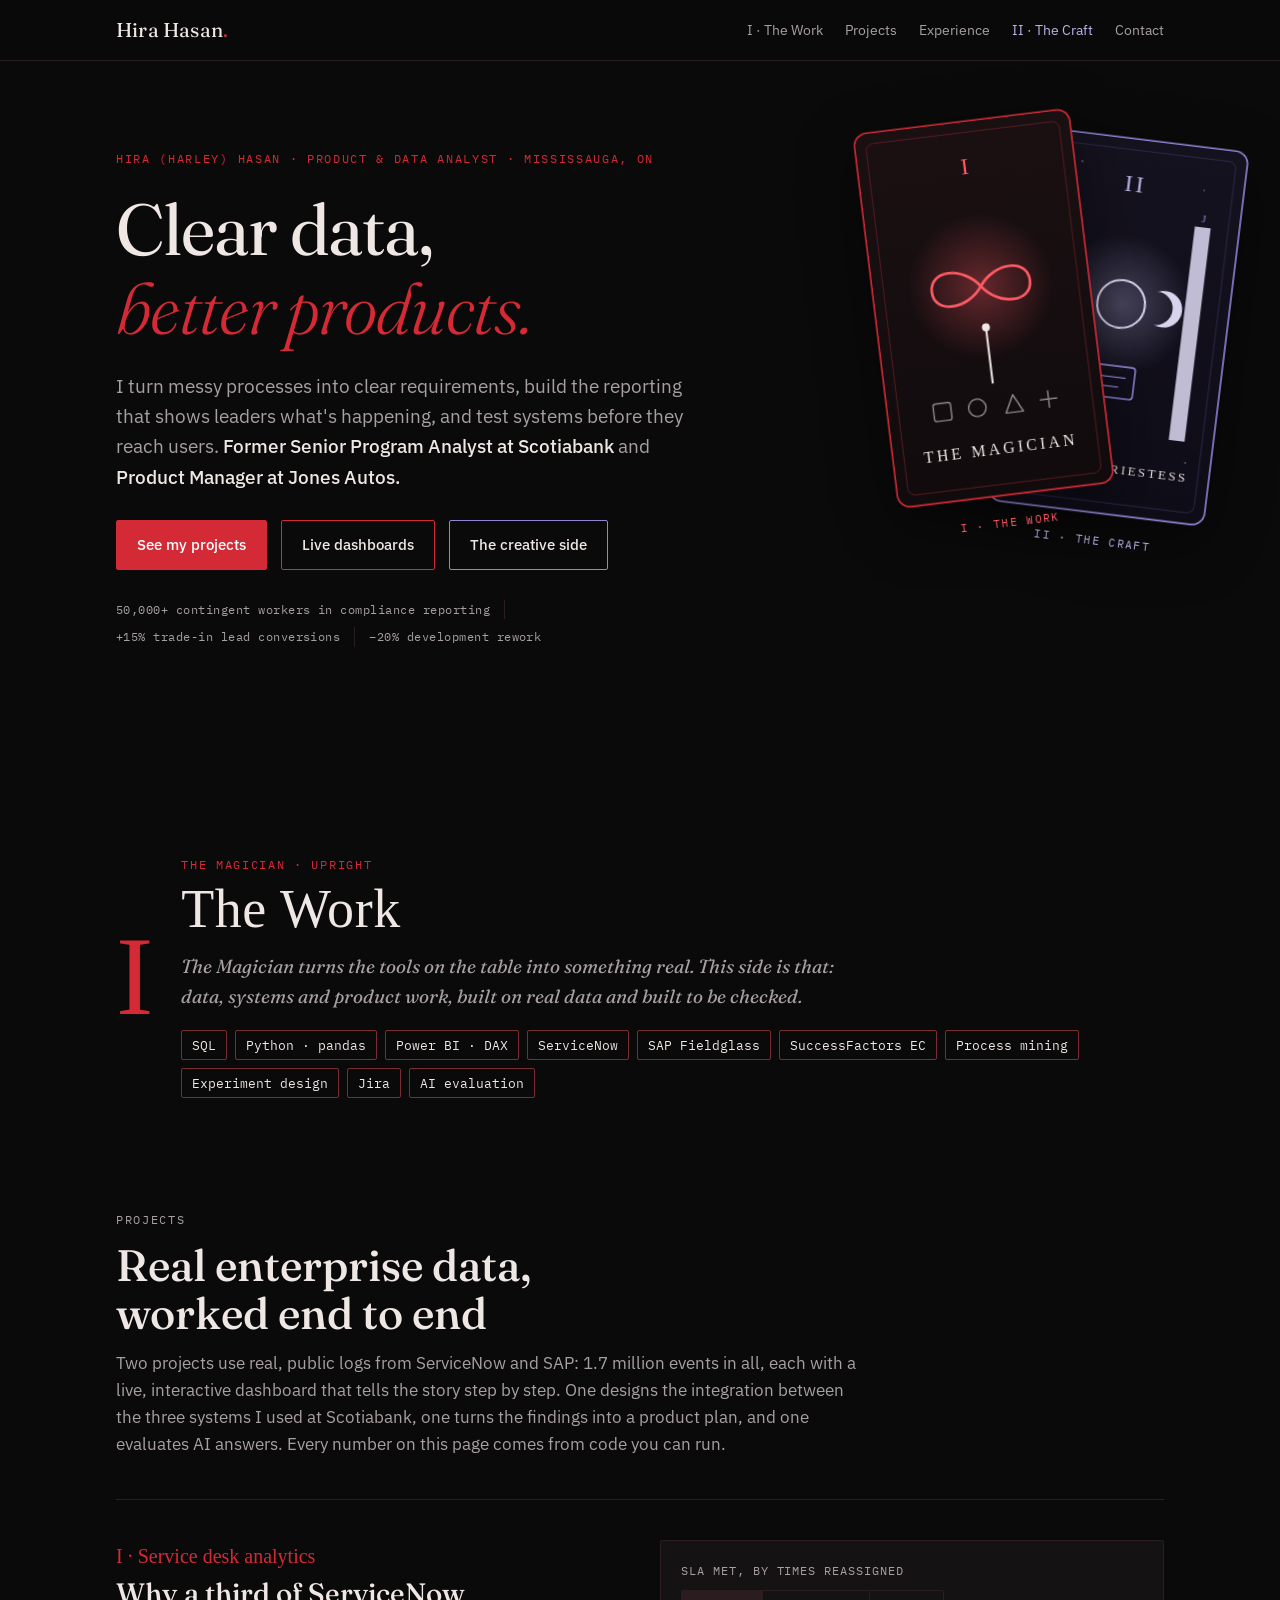
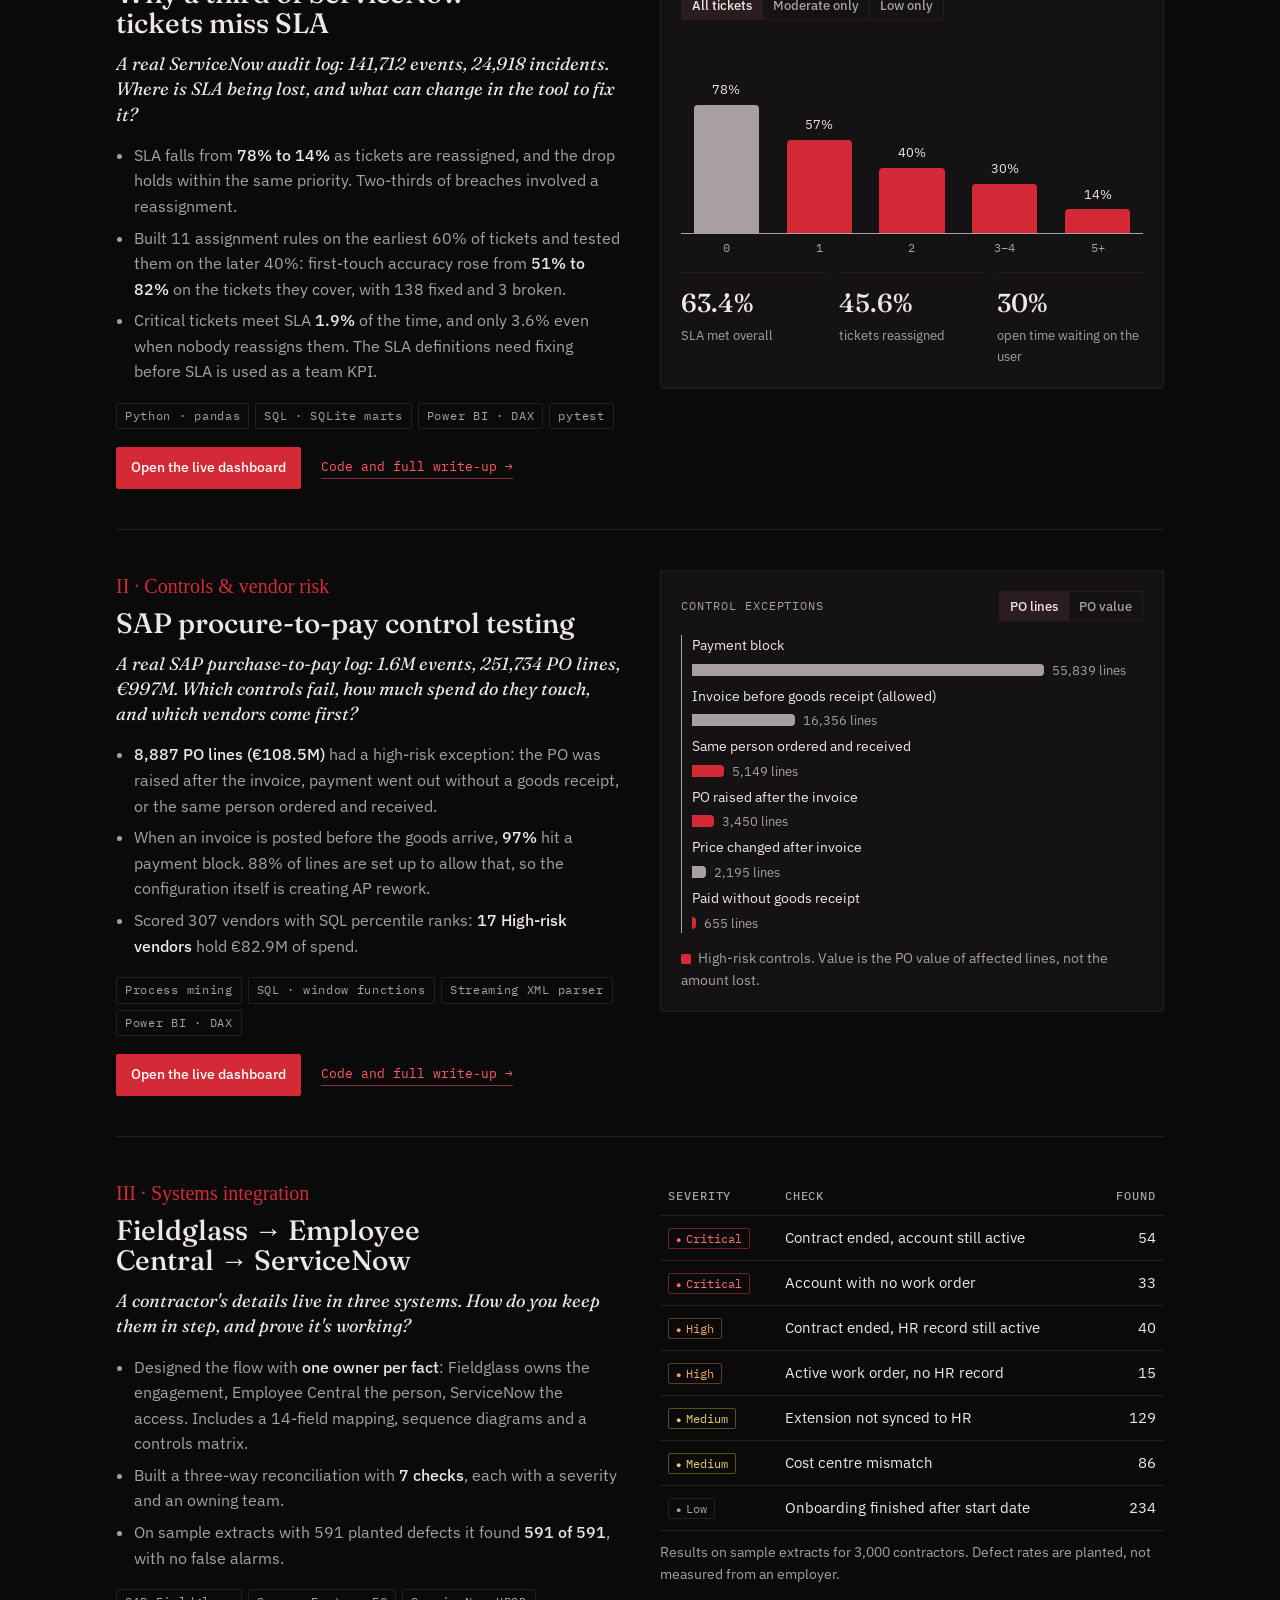
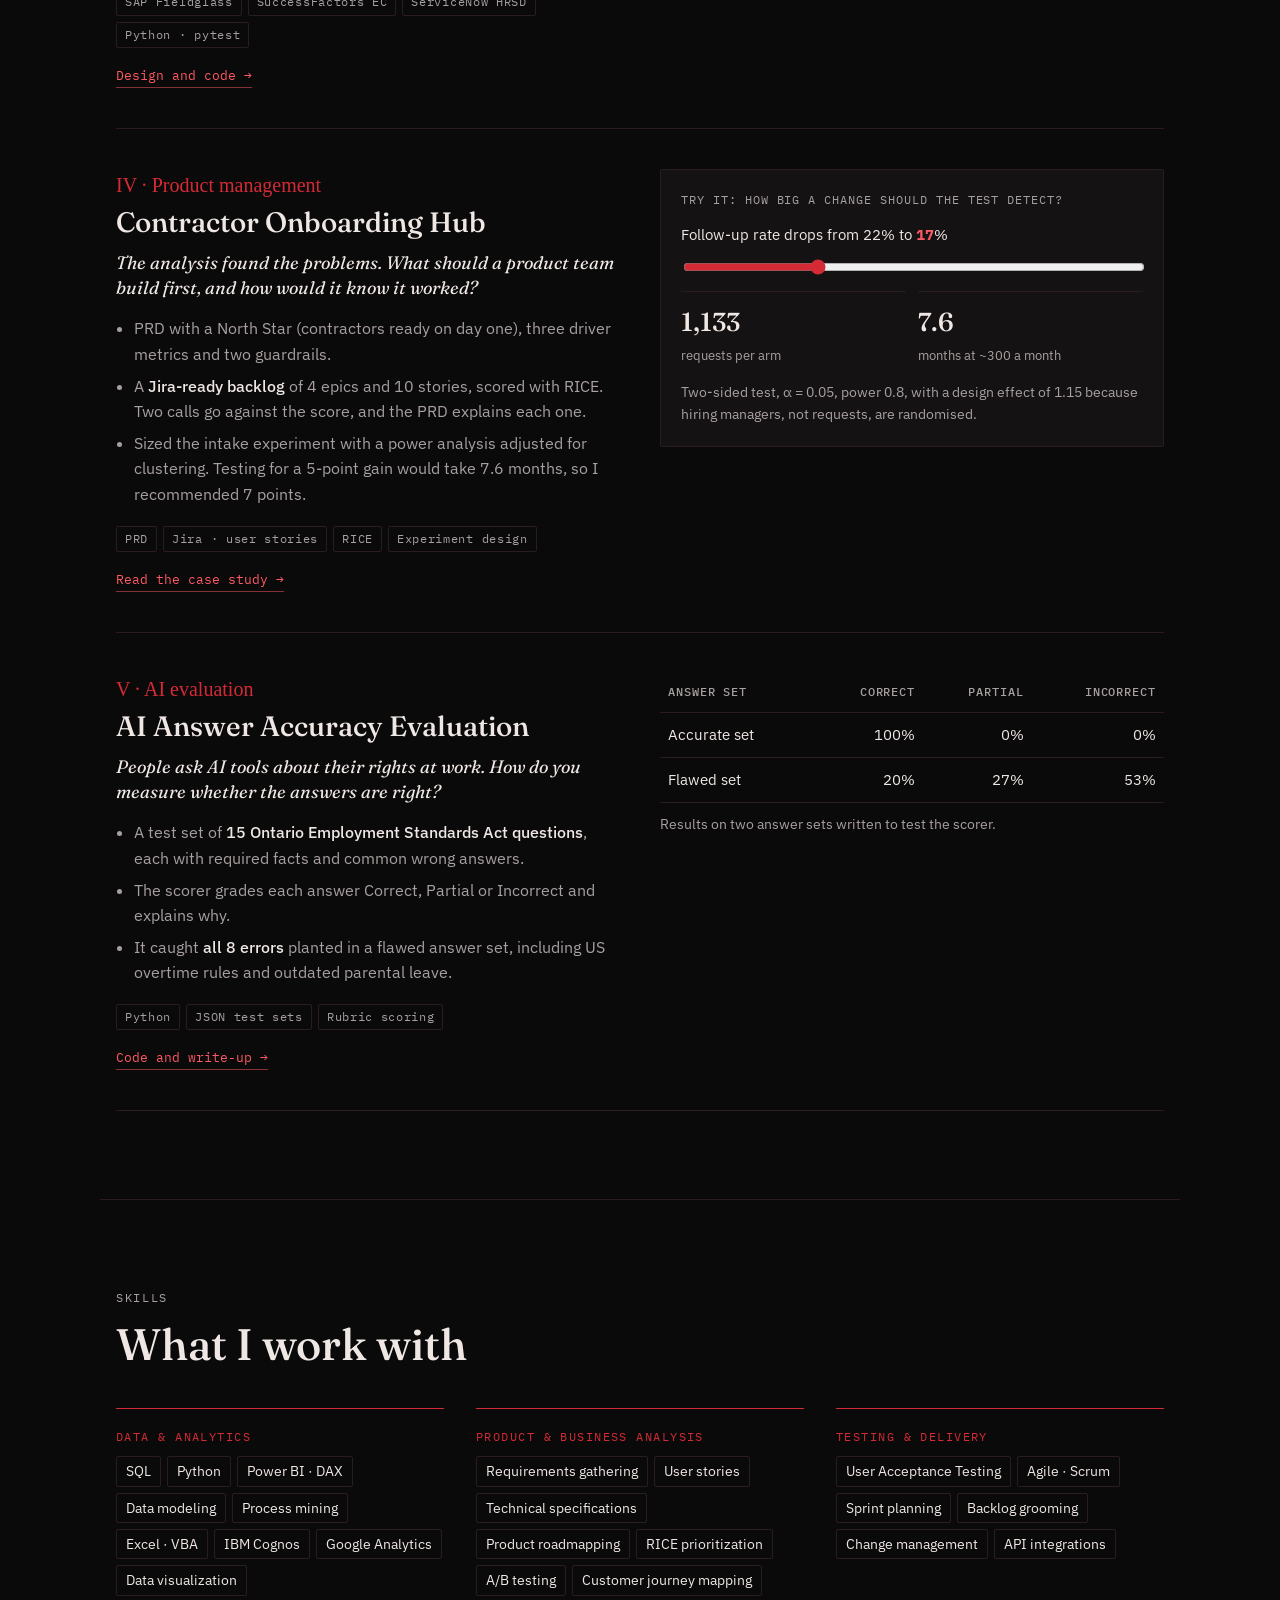
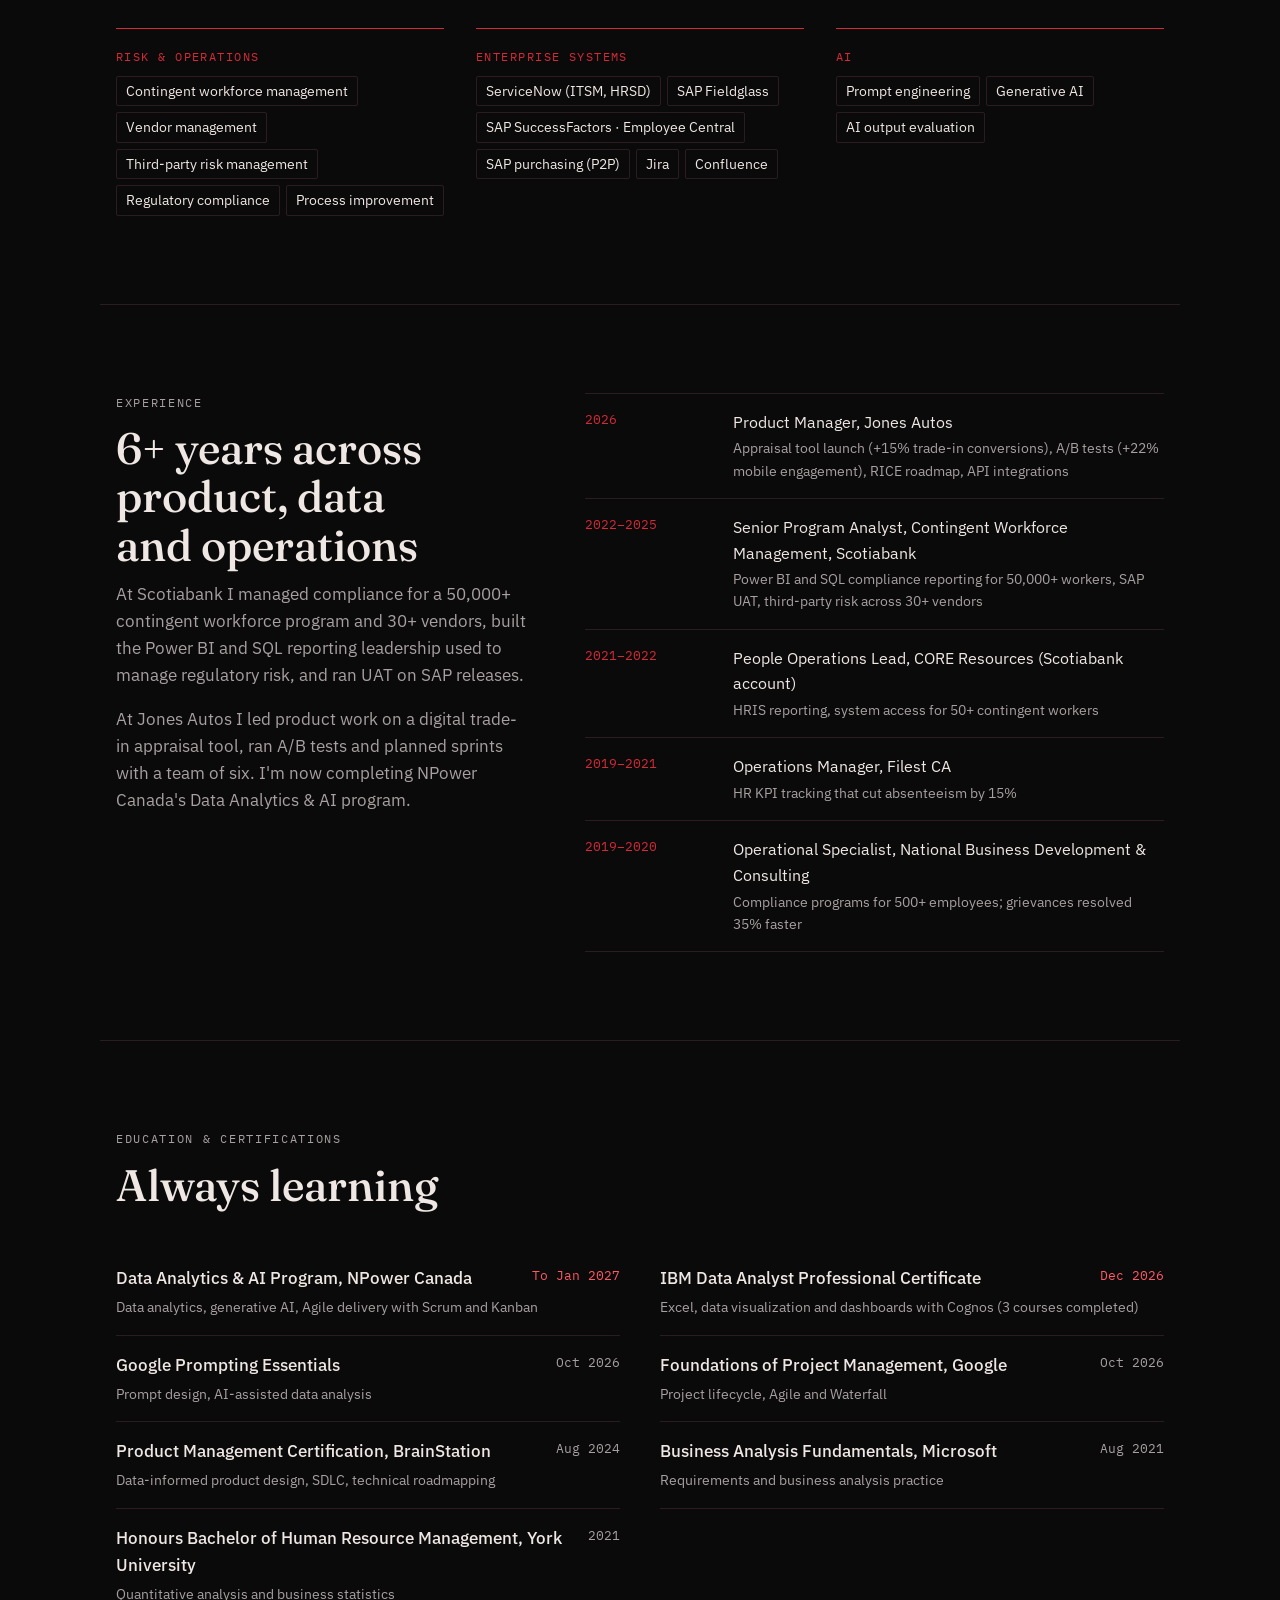
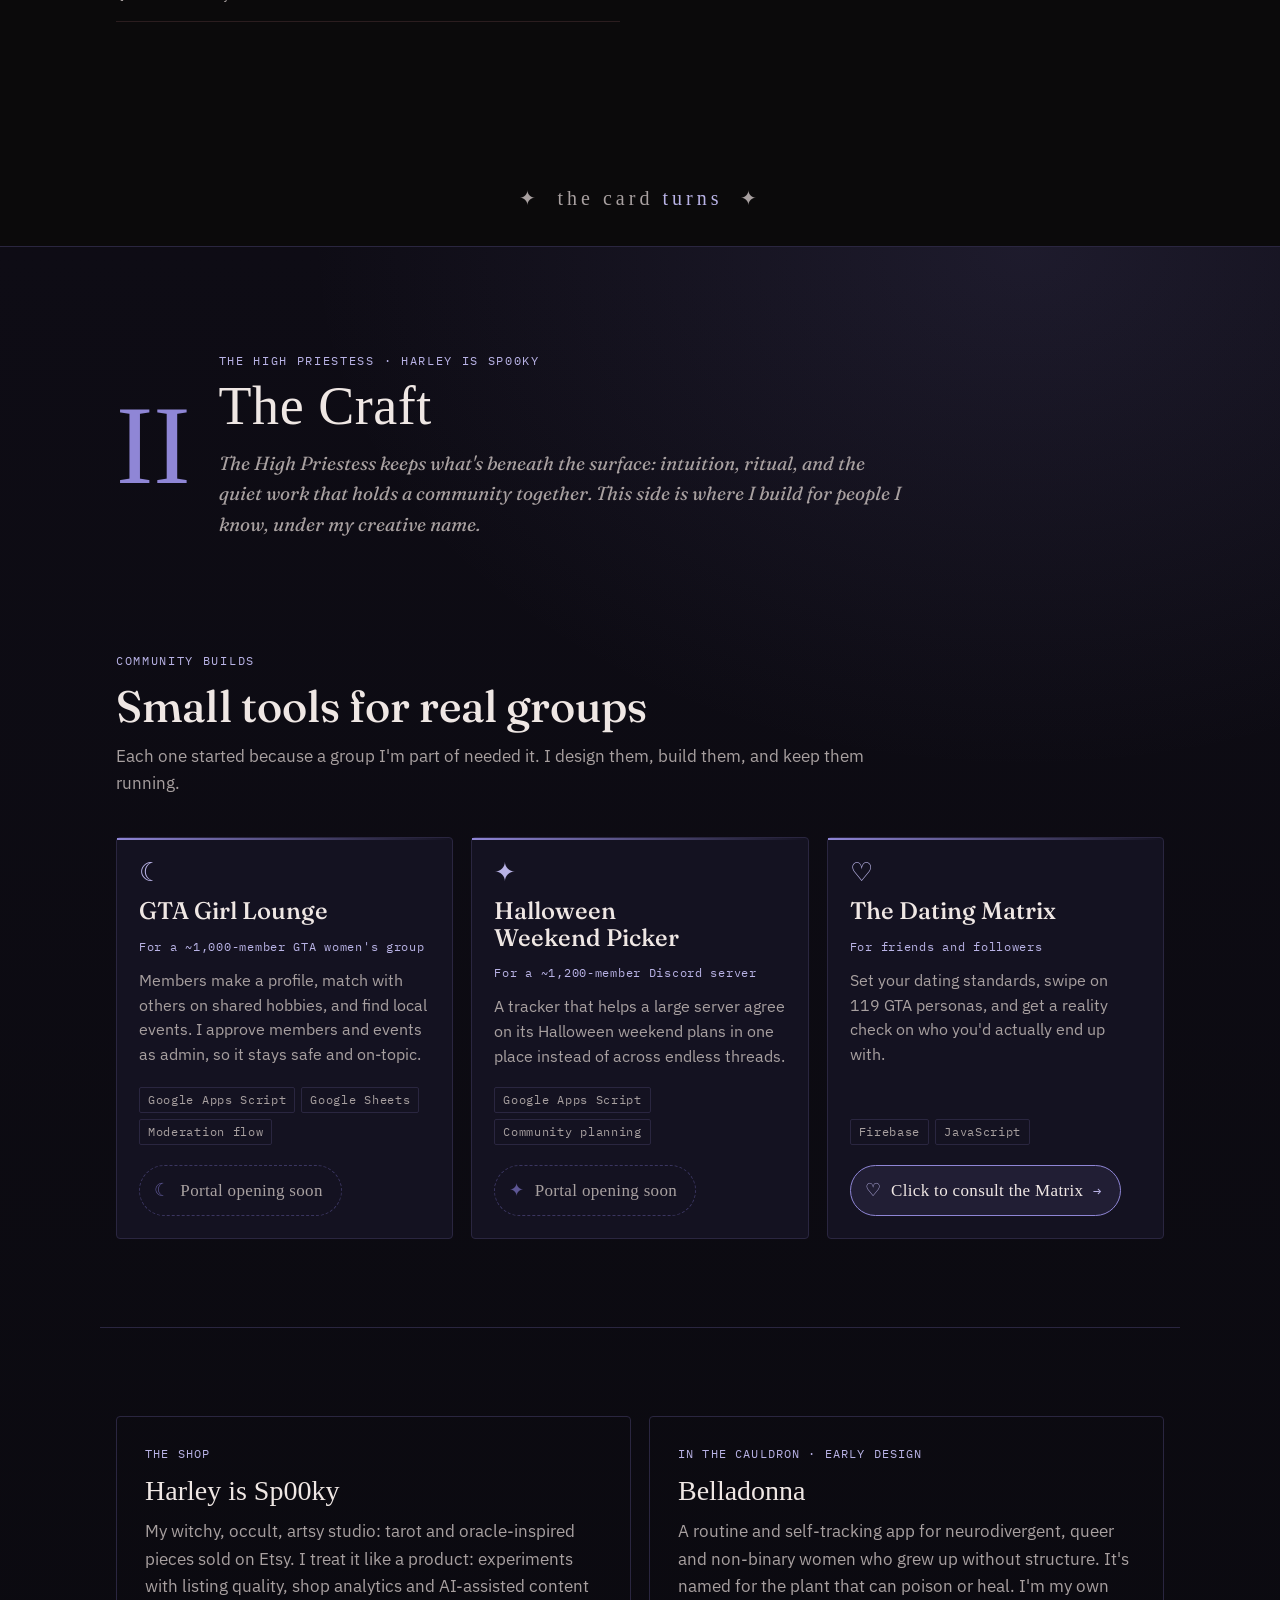
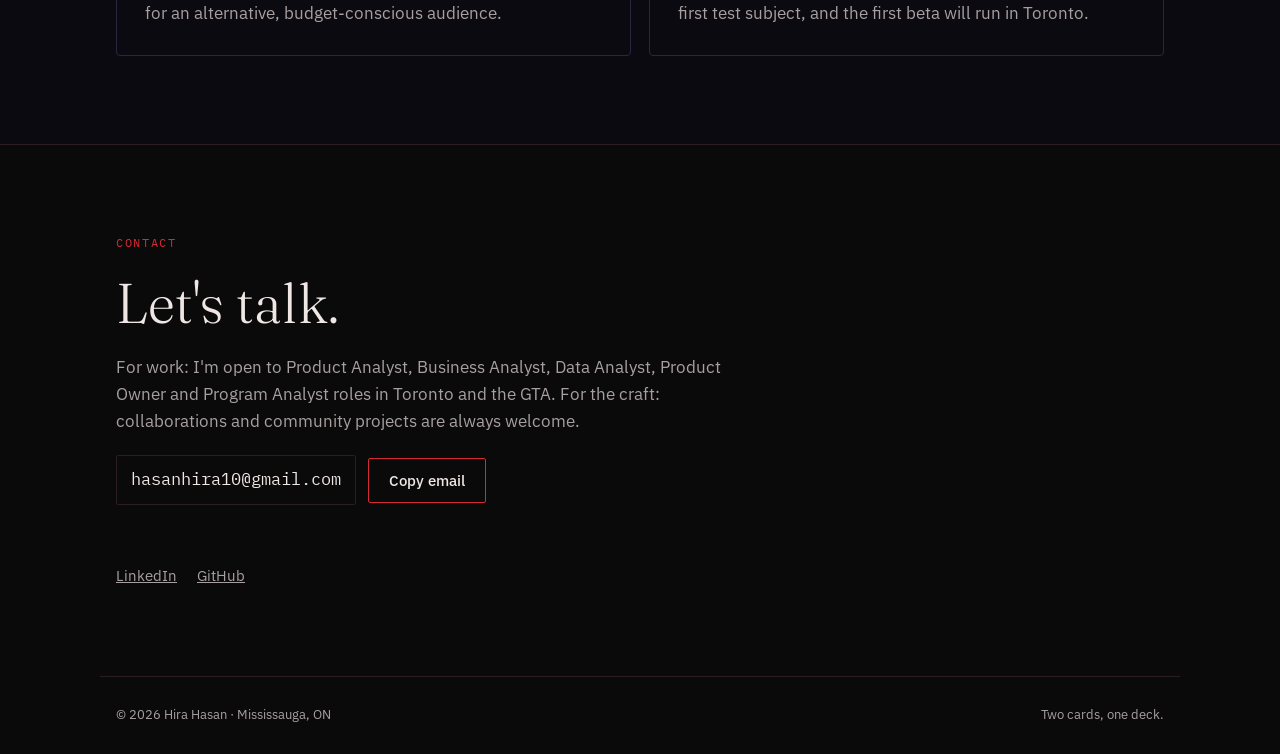
==== commit a6f665c4: "Minimal symbol tarot cards in the hero; clickable portals on community builds Co-Authored-By: Claude" ====
--- a/index.html
+++ b/index.html
@@ -170,8 +170,23 @@
 .build .for{font-family:var(--mono);font-size:12px;letter-spacing:.06em;color:var(--moon)}
 .build p{color:var(--ash);font-size:15.5px}
 .build .tools{display:flex;flex-wrap:wrap;gap:6px;margin-top:auto;padding-top:6px}
-.build a.go{font-family:var(--mono);font-size:13px;color:var(--moon);text-decoration:none;border-bottom:1px solid color-mix(in srgb,var(--moon) 50%,transparent);align-self:flex-start}
-.build a.go:hover{color:var(--bone)}
+/* Portals: each community card opens its live platform. The whole card is clickable. */
+.build{transition:transform .35s cubic-bezier(.3,.7,.3,1),border-color .35s,box-shadow .35s}
+.build:has(a.portal):hover,.build:has(a.portal:focus-visible){transform:translateY(-4px);border-color:var(--violet);box-shadow:0 18px 40px -18px rgba(143,134,214,.55)}
+.portal{display:inline-flex;align-items:center;gap:10px;align-self:flex-start;margin-top:8px;padding:10px 18px 10px 14px;border:1px solid var(--violet);border-radius:999px;
+  font-family:var(--card);font-size:17px;letter-spacing:.02em;color:var(--bone);text-decoration:none;
+  background:linear-gradient(110deg,transparent 30%,rgba(185,179,230,.28) 50%,transparent 70%) 200% 0/250% 100% no-repeat,rgba(143,134,214,.10);
+  transition:background-position .9s ease,color .3s}
+a.portal::after{content:"";position:absolute;inset:0;border-radius:4px}
+a.portal:focus-visible{outline:2px solid var(--moon);outline-offset:3px}
+.portal .glyph{display:inline-block;color:var(--moon);font-size:18px;transition:transform .7s cubic-bezier(.3,.7,.3,1)}
+.portal .arrow{font-family:var(--mono);font-size:14px;color:var(--moon);transition:transform .35s}
+.build:hover a.portal,a.portal:focus-visible{background-position:-50% 0,0 0}
+.build:hover a.portal .glyph,a.portal:focus-visible .glyph{transform:rotate(360deg) scale(1.15)}
+.build:hover a.portal .arrow,a.portal:focus-visible .arrow{transform:translateX(4px)}
+.portal.sealed{border-style:dashed;border-color:#3a3560;color:var(--ash);background:none;cursor:default}
+.portal.sealed .glyph{color:#5d5694}
+@media (prefers-reduced-motion:reduce){.build,.portal,.portal .glyph,.portal .arrow{transition:none}}
 .duo{display:grid;grid-template-columns:1fr 1fr;gap:18px}
 .altar{padding:28px;border:1px solid var(--veil);border-radius:4px;display:flex;flex-direction:column;gap:12px;min-width:0}
 .altar h3{font-family:var(--card);font-weight:400;font-size:28px;color:var(--bone)}
@@ -297,93 +312,43 @@
       <div class="deck" aria-label="Two tarot cards: I, The Magician, for the work; II, The High Priestess, for the craft">
         <a class="c2" href="#craft" aria-label="Card II, The High Priestess: go to The Craft, my community and creative work">
 <svg viewBox="0 0 280 480" aria-hidden="true" focusable="false">
-<defs>
-<linearGradient id="pbg" x1="0" y1="0" x2="0" y2="1"><stop offset="0" stop-color="#17132a"/><stop offset="1" stop-color="#0b0a12"/></linearGradient>
-<pattern id="pstars" width="22" height="22" patternUnits="userSpaceOnUse"><circle cx="4" cy="5" r=".8" fill="#cfc9f2" fill-opacity=".22"/><circle cx="15" cy="16" r=".6" fill="#cfc9f2" fill-opacity=".14"/></pattern>
-<radialGradient id="pglow" cx=".5" cy=".5" r=".5"><stop offset="0" stop-color="#b9b3e6" stop-opacity=".28"/><stop offset="1" stop-color="#b9b3e6" stop-opacity="0"/></radialGradient>
-</defs>
-<rect x="4" y="4" width="272" height="472" rx="16" fill="url(#pbg)" stroke="#8f86d6" stroke-width="2"/>
-<rect x="18" y="18" width="244" height="444" rx="8" fill="url(#pstars)" stroke="#8f86d6" stroke-opacity=".55"/>
-<text x="140" y="56" text-anchor="middle" font-family="IM Fell English SC, Georgia, serif" font-size="28" fill="#b9b3e6">II</text>
-<!-- veil between the pillars, with pomegranates -->
-<rect x="58" y="80" width="164" height="300" fill="#1c1830"/>
-<g fill="#6b2a4a" fill-opacity=".8"><circle cx="78" cy="104" r="5"/><circle cx="110" cy="96" r="5"/><circle cx="170" cy="96" r="5"/><circle cx="202" cy="104" r="5"/><circle cx="76" cy="150" r="5"/><circle cx="204" cy="150" r="5"/></g>
-<!-- pillars B and J -->
-<rect x="36" y="78" width="24" height="306" fill="#141122" stroke="#5d5694" stroke-width="1.2"/>
-<rect x="31" y="70" width="34" height="10" rx="2" fill="#141122" stroke="#5d5694"/>
-<text x="48" y="232" text-anchor="middle" font-family="IM Fell English SC, Georgia, serif" font-size="16" fill="#b9b3e6">B</text>
-<rect x="220" y="78" width="24" height="306" fill="#d9d4ee"/>
-<rect x="215" y="70" width="34" height="10" rx="2" fill="#d9d4ee"/>
-<text x="232" y="232" text-anchor="middle" font-family="IM Fell English SC, Georgia, serif" font-size="16" fill="#17132a">J</text>
-<!-- glow + triple-moon crown -->
-<circle cx="140" cy="118" r="58" fill="url(#pglow)"/>
-<circle cx="140" cy="82" r="8" fill="none" stroke="#d9d4ee" stroke-width="2"/>
-<path d="M124 76a8 8 0 1 0 0 12a6 8 0 1 1 0-12z" fill="#d9d4ee"/>
-<path d="M156 76a8 8 0 1 1 0 12a6 8 0 1 0 0-12z" fill="#d9d4ee"/>
-<!-- figure: robe, hood, face -->
-<path d="M100 300c4-70 14-130 40-150c26 20 36 80 40 150z" fill="#2a2348"/>
-<path d="M112 300c4-54 12-104 28-118c16 14 24 64 28 118z" fill="#d9d4ee" fill-opacity=".9"/>
-<path d="M140 190v104" stroke="#8f86d6" stroke-width="1.5"/>
-<path d="M132 214h16M140 206v16" stroke="#2a2348" stroke-width="2.4" stroke-linecap="round"/>
-<path d="M114 126c0-24 12-36 26-36s26 12 26 36c2 22-6 40-26 44c-20-4-28-22-26-44z" fill="#2a2348"/>
-<path d="M121 118c-5 22-3 40 5 52h28c8-12 10-30 5-52z" fill="#120f1f"/>
-<circle cx="140" cy="124" r="17" fill="#c08a6c"/>
-<path d="M123 122c0-16 8-22 17-22s17 6 17 22c-4-8-10-11-17-11s-13 3-17 11z" fill="#120f1f"/>
-<path d="M132 125q3 2 6 0M142 125q3 2 6 0" fill="none" stroke="#1a1320" stroke-width="1.6" stroke-linecap="round"/>
-<path d="M136 133q4 3 8 0" fill="none" stroke="#5a2a2a" stroke-width="1.6" stroke-linecap="round"/>
-<!-- scroll in her lap -->
-<rect x="118" y="252" width="44" height="22" rx="3" fill="#ece4d6" transform="rotate(-8 140 263)"/>
-<text x="140" y="268" text-anchor="middle" font-family="IM Fell English SC, Georgia, serif" font-size="9" fill="#2a2348" transform="rotate(-8 140 263)">TORA</text>
-<!-- water and crescent at her feet -->
-<path d="M58 384c20-8 40 8 60 0s40-8 60 0s32 8 44 0v12H58z" fill="#2e2a4a"/>
-<path d="M120 312a20 20 0 1 0 40 0a16 14 0 1 1-40 0z" fill="#d9d4ee"/>
-<text x="140" y="430" text-anchor="middle" font-family="IM Fell English SC, Georgia, serif" font-size="19" letter-spacing="1.2" fill="#b9b3e6">The High Priestess</text>
-<text x="140" y="450" text-anchor="middle" font-family="IBM Plex Mono, monospace" font-size="9.5" letter-spacing="2" fill="#a8a0b8">HARLEY · COMMUNITY · CRAFT</text>
+<defs><linearGradient id="pbg2" x1="0" y1="0" x2="0" y2="1"><stop offset="0" stop-color="#15121f"/><stop offset="1" stop-color="#0e0c17"/></linearGradient>
+<radialGradient id="pglow2" cx=".5" cy=".5" r=".5"><stop offset="0" stop-color="#b9b3e6" stop-opacity=".32"/><stop offset="1" stop-color="#b9b3e6" stop-opacity="0"/></radialGradient>
+<mask id="pmL"><rect x="0" y="0" width="280" height="480" fill="#fff"/><circle cx="96" cy="212" r="21" fill="#000"/></mask>
+<mask id="pmR"><rect x="0" y="0" width="280" height="480" fill="#fff"/><circle cx="184" cy="212" r="21" fill="#000"/></mask></defs>
+<rect x="4" y="4" width="272" height="472" rx="16" fill="url(#pbg2)" stroke="#8f86d6" stroke-width="2"/>
+<rect x="18" y="18" width="244" height="444" rx="9" fill="none" stroke="#2e2a4a" stroke-width="1.2"/>
+<g fill="#cfc9f2" opacity=".5"><circle cx="70" cy="40" r="1.2"/><circle cx="226" cy="58" r="1"/><circle cx="244" cy="400" r="1.1"/><circle cx="36" cy="330" r=".9"/></g>
+<text x="140" y="70" text-anchor="middle" font-family="IM Fell English SC, Georgia, serif" font-size="30" fill="#b9b3e6" letter-spacing="4">II</text>
+<rect x="40" y="104" width="20" height="270" fill="#1d1a2c" stroke="#3a3560"/>
+<rect x="220" y="104" width="20" height="270" fill="#d9d4ee" opacity=".88"/>
+<text x="50" y="98" text-anchor="middle" font-family="IM Fell English SC, Georgia, serif" font-size="14" fill="#8f86d6">B</text>
+<text x="230" y="98" text-anchor="middle" font-family="IM Fell English SC, Georgia, serif" font-size="14" fill="#8f86d6">J</text>
+<circle cx="140" cy="212" r="88" fill="url(#pglow2)"/>
+<circle cx="140" cy="212" r="30" fill="none" stroke="#d9d4ee" stroke-width="2.6"/>
+<circle cx="86" cy="212" r="23" fill="#d9d4ee" mask="url(#pmL)"/>
+<circle cx="194" cy="212" r="23" fill="#d9d4ee" mask="url(#pmR)"/>
+<rect x="112" y="290" width="56" height="40" rx="4" fill="none" stroke="#8f86d6" stroke-width="2"/>
+<line x1="123" y1="304" x2="157" y2="304" stroke="#8f86d6" stroke-width="1.6"/><line x1="123" y1="316" x2="149" y2="316" stroke="#8f86d6" stroke-width="1.6"/>
+<text x="140" y="424" text-anchor="middle" font-family="IM Fell English SC, Georgia, serif" font-size="16.5" fill="#efe7e4" letter-spacing="3">THE HIGH PRIESTESS</text>
 </svg>
 
           <span class="cap">II · The Craft</span>
         </a>
         <a class="c1" href="#work" aria-label="Card I, The Magician: go to The Work, my projects and experience">
 <svg viewBox="0 0 280 480" aria-hidden="true" focusable="false">
-<defs>
-<linearGradient id="fbg" x1="0" y1="0" x2="0" y2="1"><stop offset="0" stop-color="#1c0d10"/><stop offset="1" stop-color="#0c0a0b"/></linearGradient>
-<pattern id="fgrid" width="16" height="16" patternUnits="userSpaceOnUse"><path d="M16 0H0V16" fill="none" stroke="#d42a35" stroke-opacity=".08" stroke-width="1"/></pattern>
-</defs>
-<rect x="4" y="4" width="272" height="472" rx="16" fill="url(#fbg)" stroke="#d42a35" stroke-width="2"/>
-<rect x="18" y="18" width="244" height="444" rx="8" fill="url(#fgrid)" stroke="#d42a35" stroke-opacity=".55"/>
-<text x="140" y="56" text-anchor="middle" font-family="IM Fell English SC, Georgia, serif" font-size="28" fill="#d42a35">I</text>
-<g opacity=".9"><rect x="36" y="168" width="7" height="18" fill="#d42a35" fill-opacity=".55"/><rect x="46" y="158" width="7" height="28" fill="#d42a35" fill-opacity=".7"/><rect x="56" y="146" width="7" height="40" fill="#d42a35"/><line x1="33" y1="187" x2="67" y2="187" stroke="#d42a35" stroke-width="1.2"/></g>
-<g opacity=".9"><path d="M214 196l10-10l8 6l12-16" fill="none" stroke="#d42a35" stroke-width="2" stroke-linecap="round" stroke-linejoin="round"/><circle cx="244" cy="176" r="2.5" fill="#d42a35"/></g>
-<path d="M120 72c0-10 18-10 20 0c2 10 20 10 20 0c0-10-18-10-20 0c-2 10-20 10-20 0z" fill="none" stroke="#d42a35" stroke-width="2.2"/>
-<path d="M112 128c-2-30 12-42 28-42s30 12 28 42l6 58c-22 10-46 10-68 0z" fill="#21171f"/>
-<path d="M110 170c8-10 20-14 30-14s22 4 30 14l8 134h-76z" fill="#1b191c"/>
-<path d="M131 157l9 34l9-34z" fill="#ece4d6"/>
-<path d="M131 157l-7 10l12 26l4-2z" fill="#2b272b"/><path d="M149 157l7 10l-12 26l-4-2z" fill="#2b272b"/>
-<circle cx="140" cy="214" r="2.2" fill="#d42a35"/><circle cx="140" cy="232" r="2.2" fill="#d42a35"/>
-<path d="M164 170l20-30l12-28" fill="none" stroke="#1b191c" stroke-width="12" stroke-linecap="round" stroke-linejoin="round"/>
-<circle cx="197" cy="108" r="6" fill="#c08a6c"/>
-<line x1="198" y1="106" x2="210" y2="76" stroke="#d42a35" stroke-width="3.2" stroke-linecap="round"/>
-<path d="M212 64l2.2 5.4l5.6 1.2l-5.6 1.4l-2.2 5.4l-2.2-5.4l-5.6-1.4l5.6-1.2z" fill="#ffc9a8"/>
-<path d="M116 172l-12 44l-6 34" fill="none" stroke="#1b191c" stroke-width="12" stroke-linecap="round" stroke-linejoin="round"/>
-<circle cx="97" cy="254" r="6" fill="#c08a6c"/>
-<line x1="96" y1="258" x2="94" y2="270" stroke="#c08a6c" stroke-width="3" stroke-linecap="round"/>
-<rect x="134" y="140" width="12" height="18" rx="4" fill="#c08a6c"/>
-<circle cx="140" cy="122" r="22" fill="#c08a6c"/>
-<path d="M118 120c0-22 14-30 22-30s24 6 24 30c-6-10-14-14-24-14s-17 4-22 14z" fill="#21171f"/>
-<ellipse cx="132" cy="125" rx="2.3" ry="3" fill="#1a1320"/><ellipse cx="148" cy="125" rx="2.3" ry="3" fill="#1a1320"/>
-<path d="M134 134q6 5 12 0" fill="none" stroke="#5a2a2a" stroke-width="1.8" stroke-linecap="round"/>
-<circle cx="127" cy="131" r="3" fill="#e08a7a" fill-opacity=".35"/><circle cx="153" cy="131" r="3" fill="#e08a7a" fill-opacity=".35"/>
-<rect x="34" y="296" width="212" height="12" rx="2" fill="#2a1b1d" stroke="#d42a35" stroke-width="1.5"/>
-<rect x="42" y="308" width="196" height="76" fill="#1a1113"/>
-<line x1="42" y1="322" x2="238" y2="322" stroke="#d42a35" stroke-opacity=".5"/>
-<rect x="56" y="258" width="58" height="36" rx="3" fill="#24191b" stroke="#d42a35" stroke-width="1.5"/>
-<rect x="64" y="278" width="6" height="10" fill="#d42a35"/><rect x="74" y="272" width="6" height="16" fill="#d42a35"/><rect x="84" y="266" width="6" height="22" fill="#d42a35"/><rect x="94" y="274" width="6" height="14" fill="#d42a35" fill-opacity=".6"/>
-<rect x="50" y="293" width="70" height="4" rx="2" fill="#45383a"/>
-<circle cx="160" cy="288" r="8" fill="#d42a35"/><path d="M160 282l1.7 3.6l3.9.4l-2.9 2.6l.9 3.8l-3.6-2.1l-3.6 2.1l.9-3.8l-2.9-2.6l3.9-.4z" fill="#1a1113"/>
-<rect x="190" y="276" width="18" height="20" rx="3" fill="#ece4d6"/><path d="M208 280c7 0 7 12 0 12" fill="none" stroke="#ece4d6" stroke-width="2.5"/>
-<path d="M195 270c0-4 4-4 4-8M202 270c0-4 4-4 4-8" fill="none" stroke="#a8a0a0" stroke-width="1.3" stroke-linecap="round"/>
-<text x="140" y="430" text-anchor="middle" font-family="IM Fell English SC, Georgia, serif" font-size="21" letter-spacing="1.5" fill="#d42a35">The Magician</text>
-<text x="140" y="450" text-anchor="middle" font-family="IBM Plex Mono, monospace" font-size="9.5" letter-spacing="2" fill="#a8a0a0">HIRA HASAN · PRODUCT · DATA</text>
+<defs><linearGradient id="mbg" x1="0" y1="0" x2="0" y2="1"><stop offset="0" stop-color="#1a1012"/><stop offset="1" stop-color="#110b0d"/></linearGradient>
+<radialGradient id="mglow" cx=".5" cy=".5" r=".5"><stop offset="0" stop-color="#ff5a63" stop-opacity=".34"/><stop offset="1" stop-color="#ff5a63" stop-opacity="0"/></radialGradient></defs>
+<rect x="4" y="4" width="272" height="472" rx="16" fill="url(#mbg)" stroke="#d42a35" stroke-width="2"/>
+<rect x="18" y="18" width="244" height="444" rx="9" fill="none" stroke="#5a1c22" stroke-width="1.2"/>
+<text x="140" y="70" text-anchor="middle" font-family="IM Fell English SC, Georgia, serif" font-size="30" fill="#ff5a63" letter-spacing="4">I</text>
+<circle cx="140" cy="212" r="92" fill="url(#mglow)"/>
+<path d="M140 212C120 184 78 184 78 212C78 240 120 240 140 212C160 184 202 184 202 212C202 240 160 240 140 212Z" fill="none" stroke="#ff5a63" stroke-width="3.4"/>
+<line x1="140" y1="268" x2="140" y2="334" stroke="#efe7e4" stroke-width="2.6" stroke-linecap="round"/>
+<circle cx="140" cy="264" r="5" fill="#efe7e4"/>
+<g stroke="#8d8487" stroke-width="1.8" fill="none" stroke-linejoin="round">
+<rect x="62" y="352" width="22" height="22" rx="3"/><circle cx="117" cy="363" r="11"/><path d="M152 374L163 352L174 374Z"/><path d="M207 352v22M196 363h22"/></g>
+<text x="140" y="424" text-anchor="middle" font-family="IM Fell English SC, Georgia, serif" font-size="20" fill="#efe7e4" letter-spacing="4">THE MAGICIAN</text>
 </svg>
           <span class="cap">I · The Work</span>
         </a>
@@ -634,6 +599,7 @@
           <span class="for">For a ~1,000-member GTA women's group</span>
           <p>Members make a profile, match with others on shared hobbies, and find local events. I approve members and events as admin, so it stays safe and on-topic.</p>
           <div class="tools"><span class="chip">Google Apps Script</span><span class="chip">Google Sheets</span><span class="chip">Moderation flow</span></div>
+          <a class="portal" data-portal="lounge" href="" target="_blank" rel="noopener"><span class="glyph" aria-hidden="true">☾</span>Click to enter the lounge<span class="arrow" aria-hidden="true">→</span></a>
         </article>
         <article class="build">
           <span class="sym" aria-hidden="true">✦</span>
@@ -641,6 +607,7 @@
           <span class="for">For a ~1,200-member Discord server</span>
           <p>A tracker that helps a large server agree on its Halloween weekend plans in one place instead of across endless threads.</p>
           <div class="tools"><span class="chip">Google Apps Script</span><span class="chip">Community planning</span></div>
+          <a class="portal" data-portal="halloween" href="" target="_blank" rel="noopener"><span class="glyph" aria-hidden="true">✦</span>Click to pick the weekend<span class="arrow" aria-hidden="true">→</span></a>
         </article>
         <article class="build">
           <span class="sym" aria-hidden="true">♡</span>
@@ -648,7 +615,7 @@
           <span class="for">For friends and followers</span>
           <p>Set your dating standards, swipe on 119 GTA personas, and get a reality check on who you'd actually end up with.</p>
           <div class="tools"><span class="chip">Firebase</span><span class="chip">JavaScript</span></div>
-          <a class="go" href="dating-matrix/">Take the quiz →</a>
+          <a class="portal" data-portal="matrix" href="dating-matrix/"><span class="glyph" aria-hidden="true">♡</span>Click to consult the Matrix<span class="arrow" aria-hidden="true">→</span></a>
         </article>
       </div>
     </div>
@@ -701,6 +668,20 @@
 
 <script>
 (function(){
+  // ---- Community portals: paste each live web-app link here ----
+  var PORTALS={
+    lounge:'',     // GTA Girl Lounge: Apps Script web app URL (Deploy → Manage deployments → Web app)
+    halloween:'',  // Halloween Weekend Picker: Apps Script web app URL
+    matrix:'dating-matrix/'
+  };
+  document.querySelectorAll('a.portal').forEach(function(a){
+    var url=PORTALS[a.dataset.portal];
+    if(url){ a.href=url; if(/^https?:/.test(url)){a.target='_blank';a.rel='noopener';} else {a.removeAttribute('target');} return; }
+    var s=document.createElement('span'); s.className='portal sealed';
+    s.innerHTML=a.querySelector('.glyph').outerHTML+'Portal opening soon';
+    a.replaceWith(s);
+  });
+
   var btn=document.getElementById('copyBtn'), note=document.getElementById('copyNote'), email=document.getElementById('email');
   btn.addEventListener('click', function(){
     var text=email.textContent.trim();
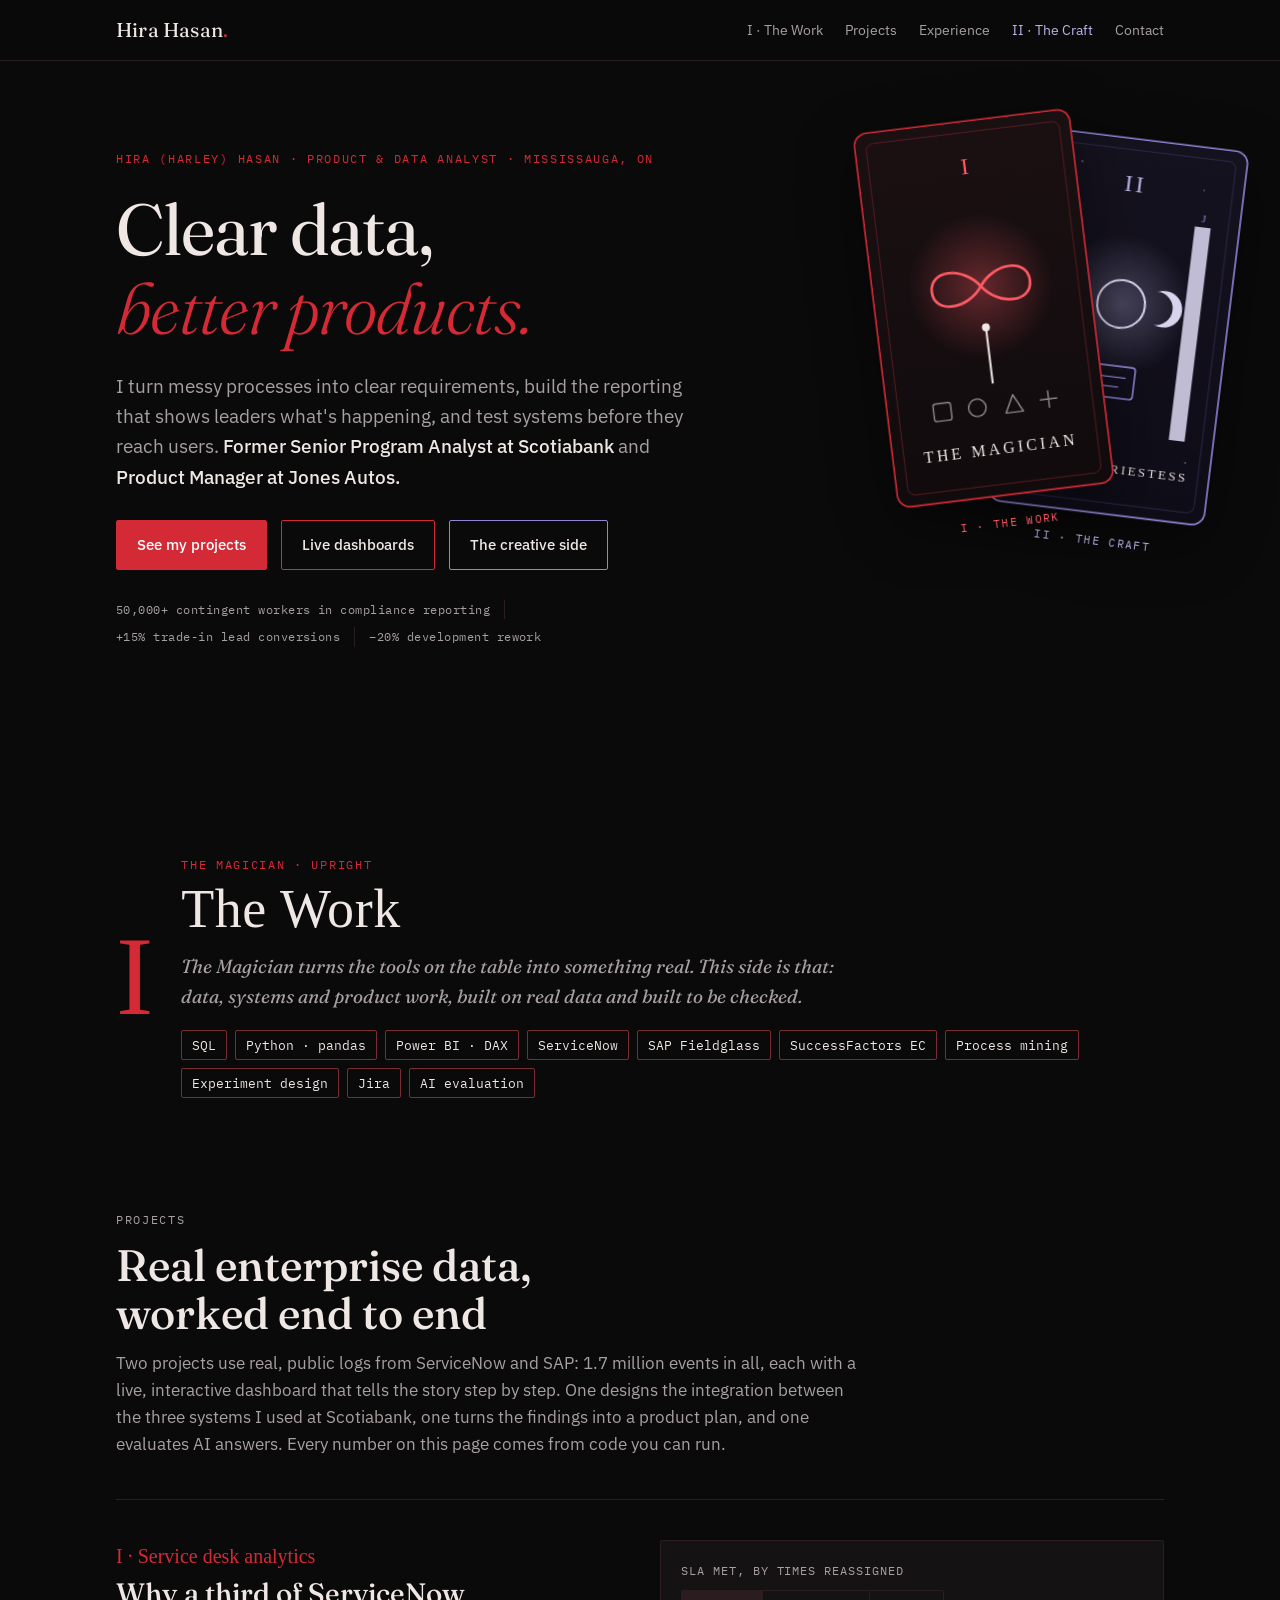
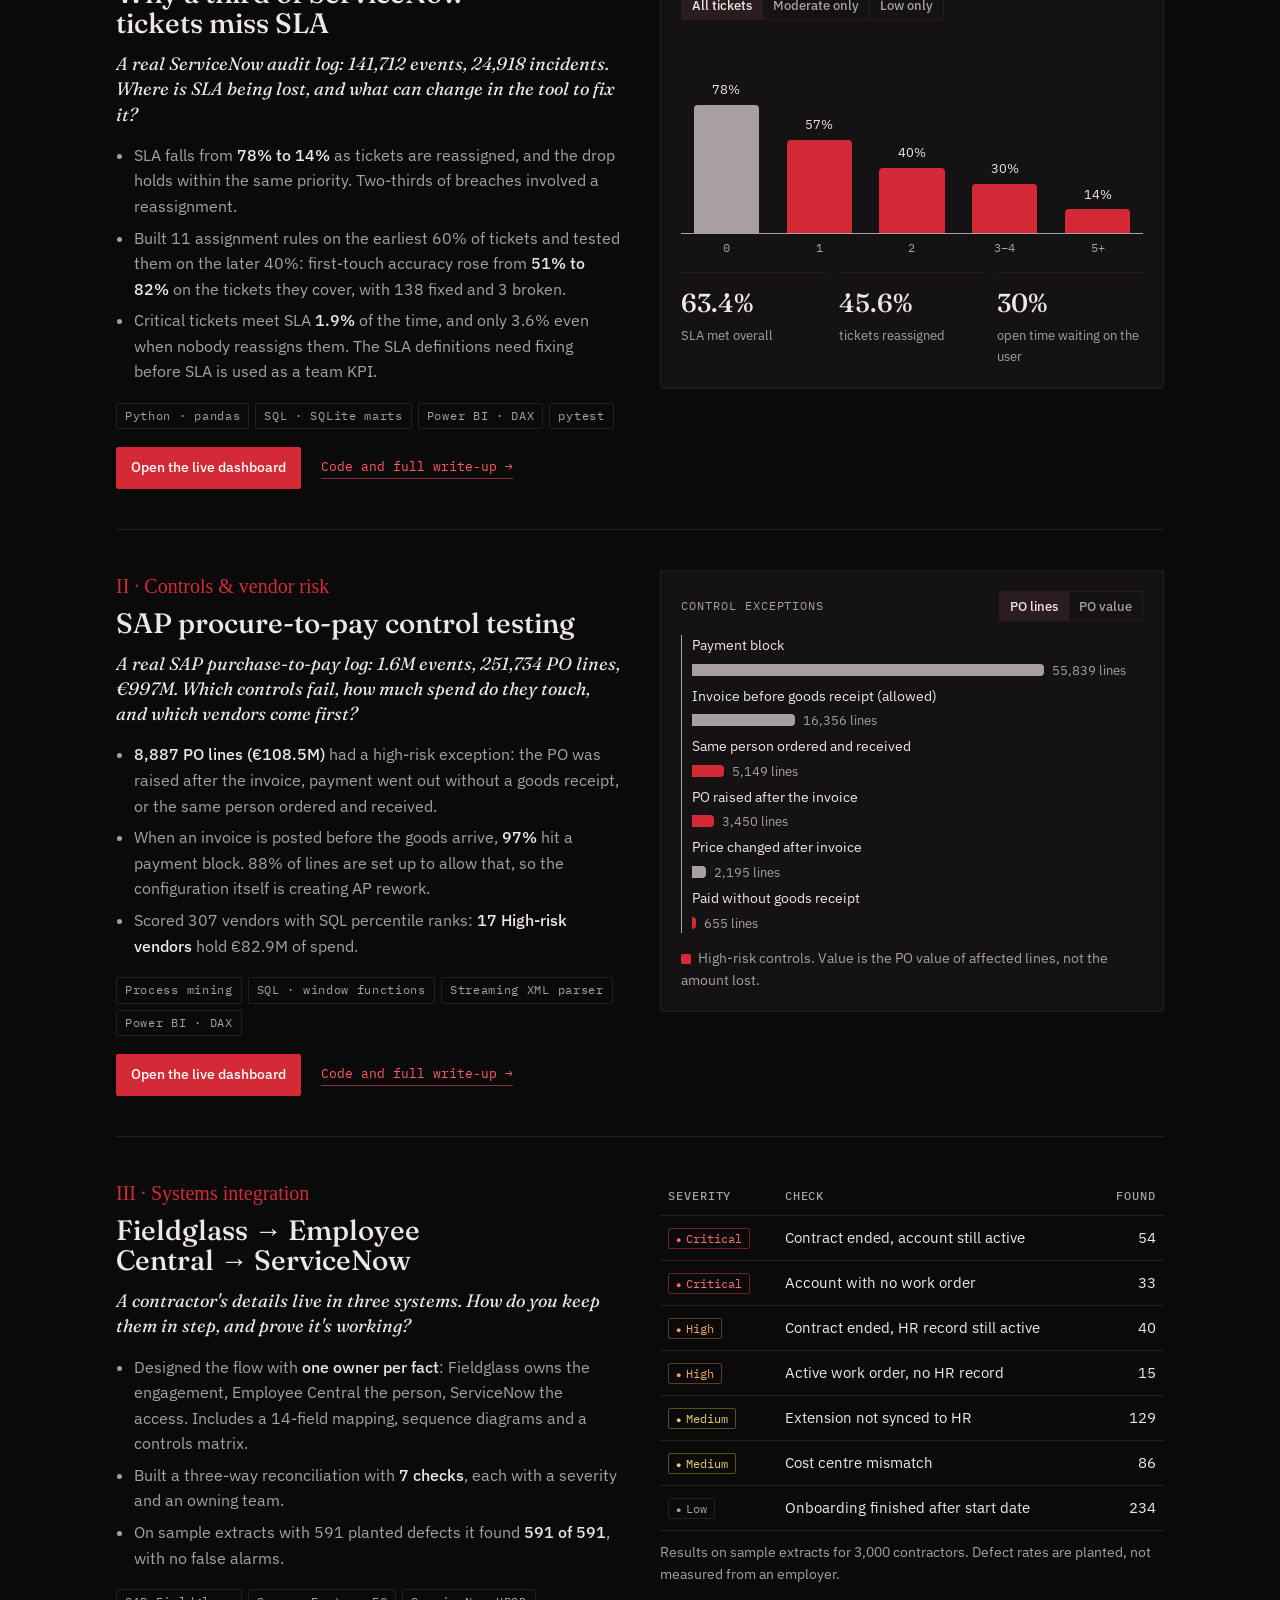
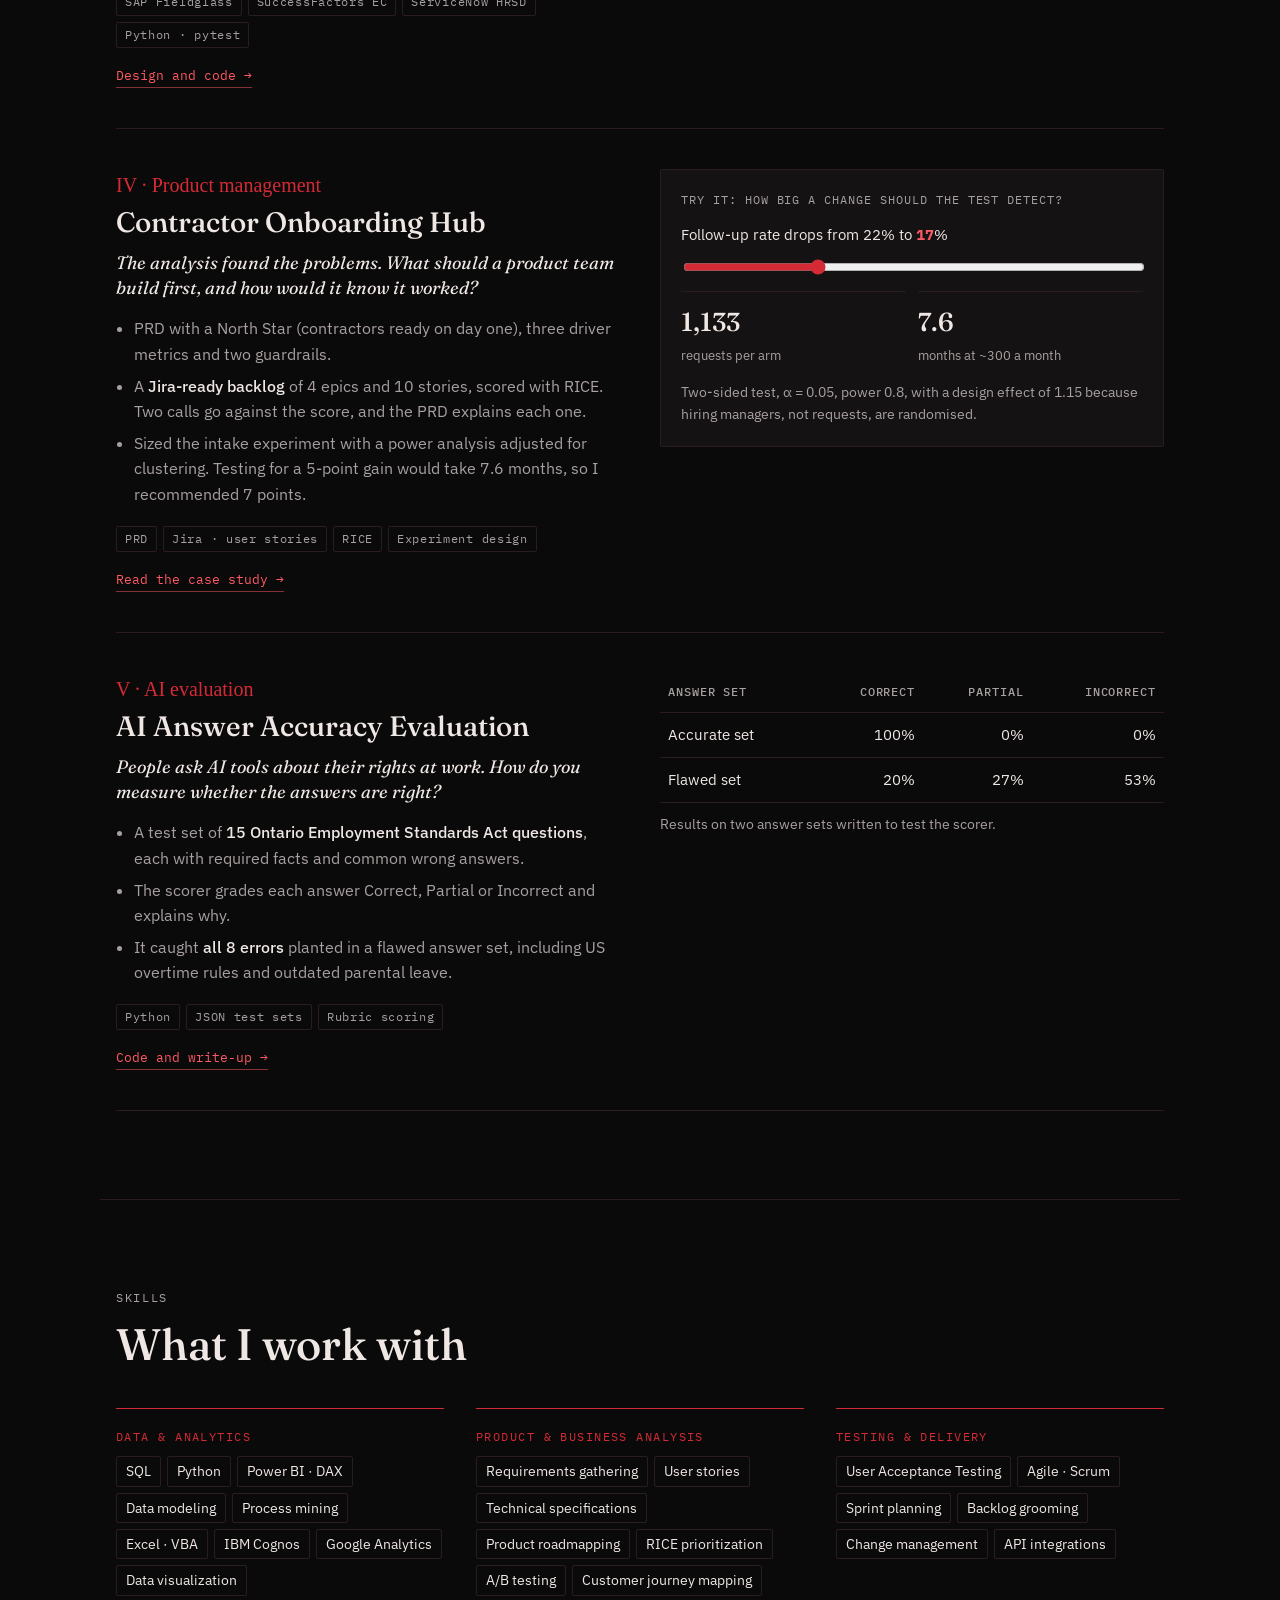
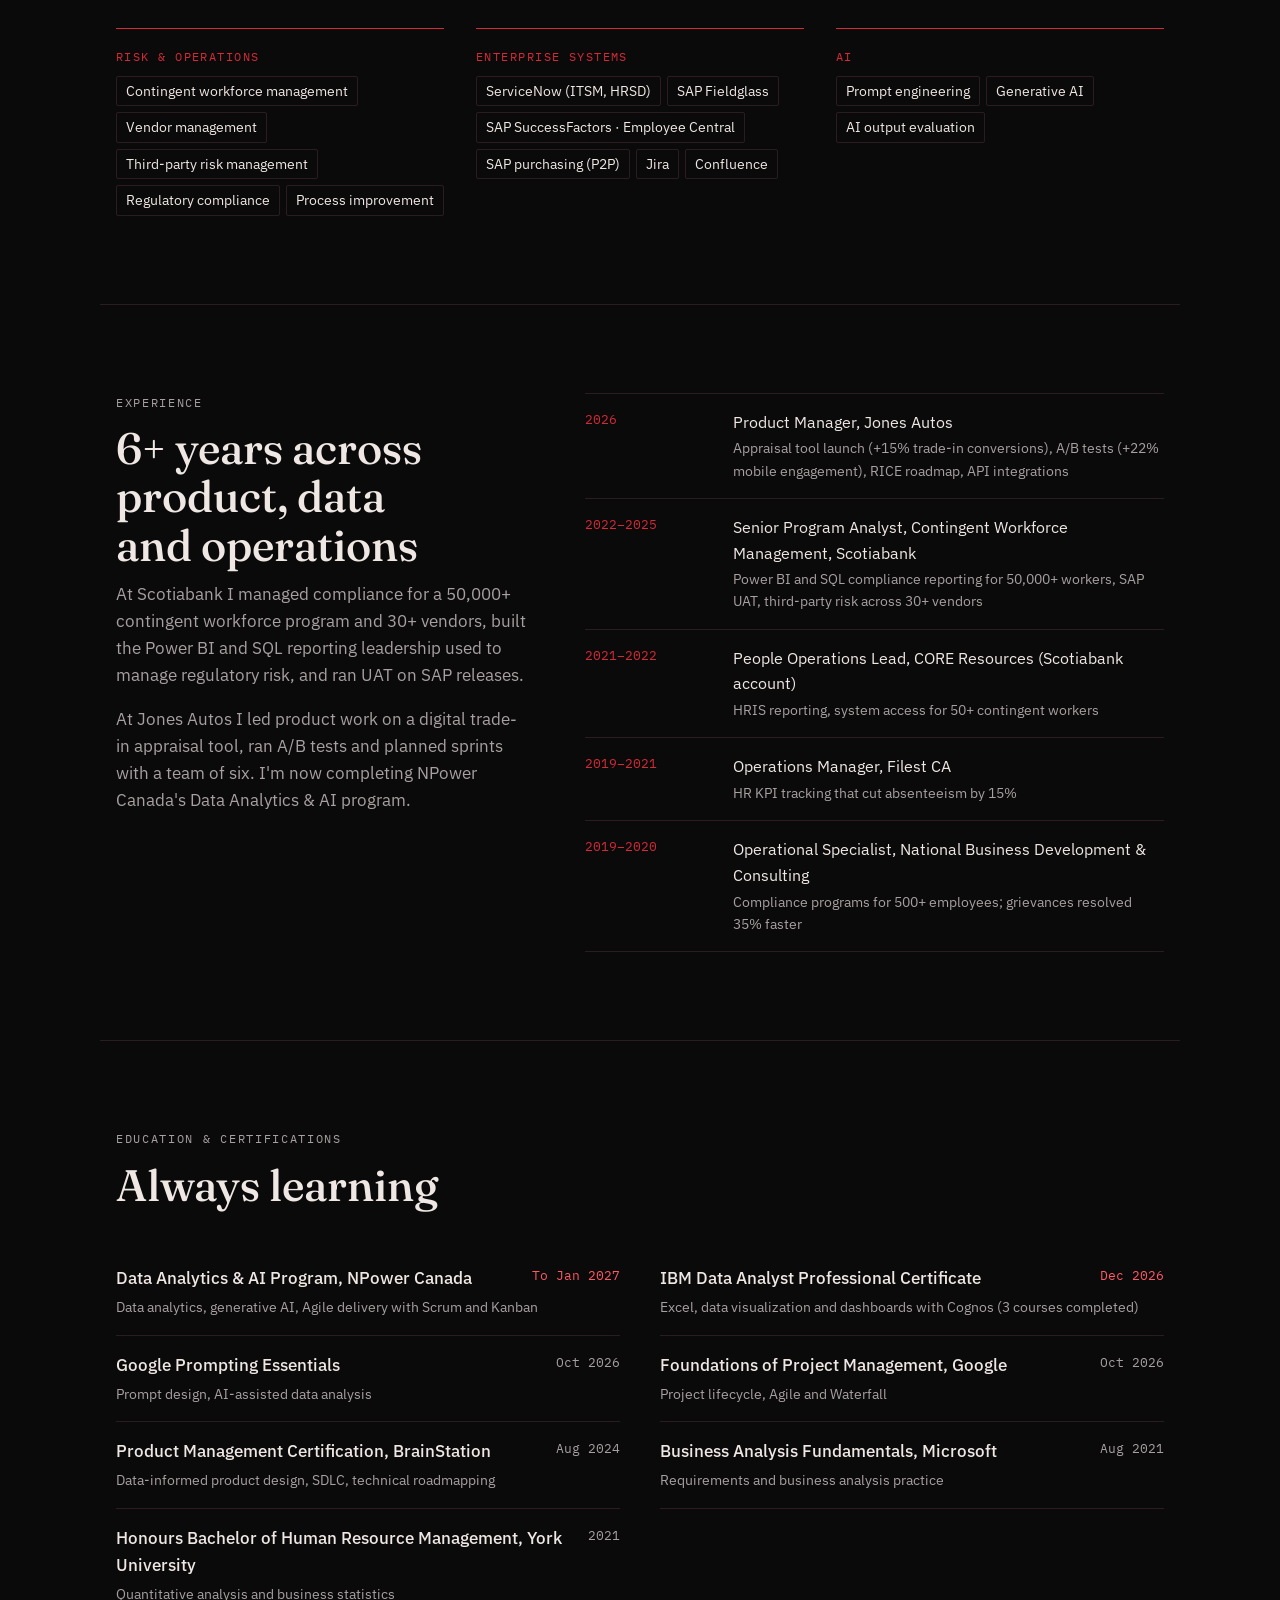
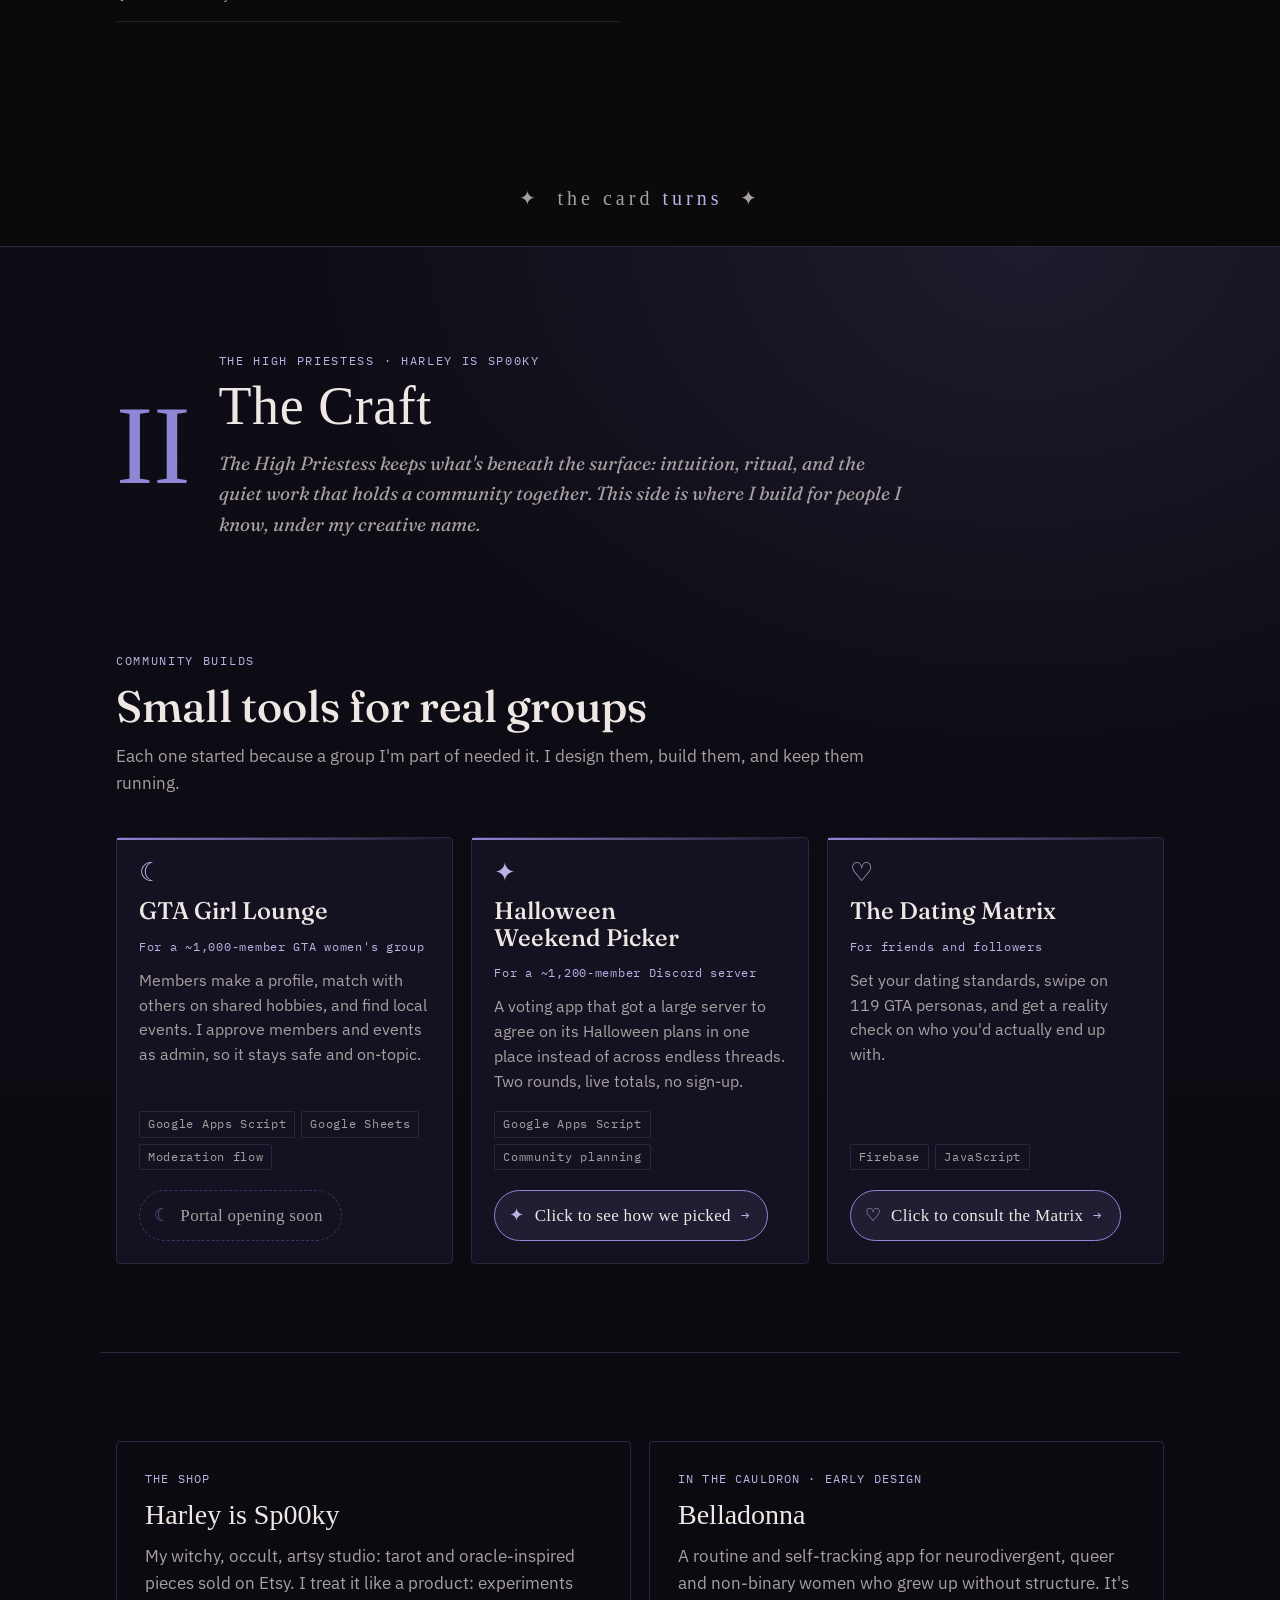
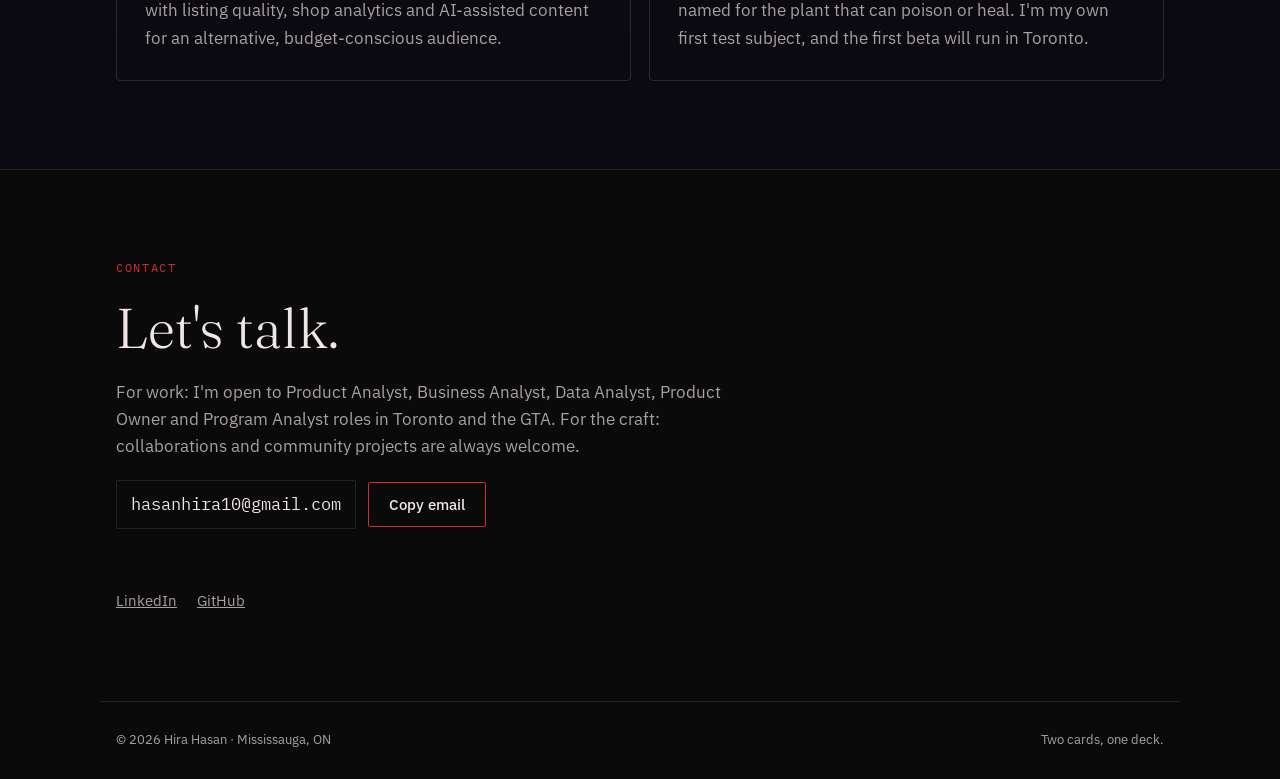
==== commit f4e6552b: "Add Halloween Weekend Picker case study and link its portal Co-Authored-By: Claude Opus 5.5 <noreply" ====
--- a/index.html
+++ b/index.html
@@ -605,9 +605,9 @@
           <span class="sym" aria-hidden="true">✦</span>
           <h3>Halloween Weekend Picker</h3>
           <span class="for">For a ~1,200-member Discord server</span>
-          <p>A tracker that helps a large server agree on its Halloween weekend plans in one place instead of across endless threads.</p>
+          <p>A voting app that got a large server to agree on its Halloween plans in one place instead of across endless threads. Two rounds, live totals, no sign-up.</p>
           <div class="tools"><span class="chip">Google Apps Script</span><span class="chip">Community planning</span></div>
-          <a class="portal" data-portal="halloween" href="" target="_blank" rel="noopener"><span class="glyph" aria-hidden="true">✦</span>Click to pick the weekend<span class="arrow" aria-hidden="true">→</span></a>
+          <a class="portal" data-portal="halloween" href="" target="_blank" rel="noopener"><span class="glyph" aria-hidden="true">✦</span>Click to see how we picked<span class="arrow" aria-hidden="true">→</span></a>
         </article>
         <article class="build">
           <span class="sym" aria-hidden="true">♡</span>
@@ -671,7 +671,7 @@
   // ---- Community portals: paste each live web-app link here ----
   var PORTALS={
     lounge:'',     // GTA Girl Lounge: Apps Script web app URL (Deploy → Manage deployments → Web app)
-    halloween:'',  // Halloween Weekend Picker: Apps Script web app URL
+    halloween:'halloween-picker/',  // case study: voting closed after Halloween 2026
     matrix:'dating-matrix/'
   };
   document.querySelectorAll('a.portal').forEach(function(a){
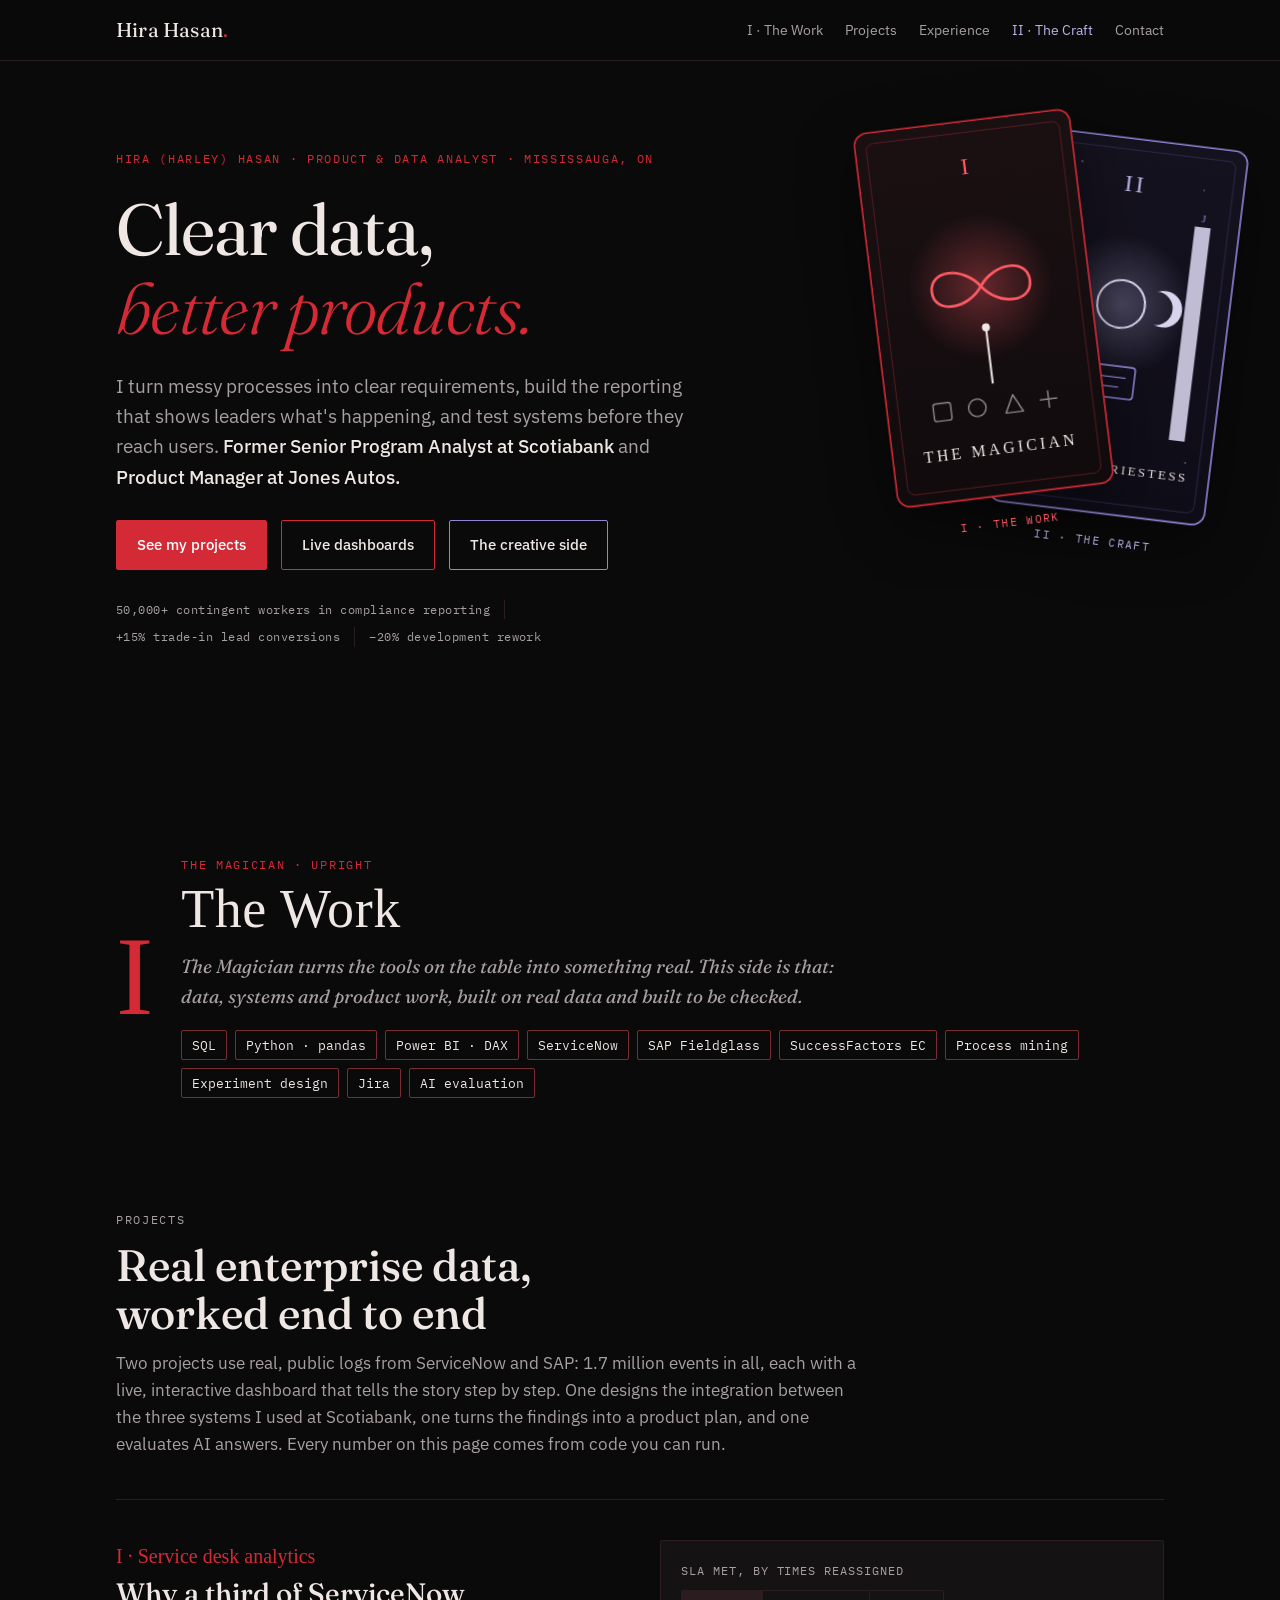
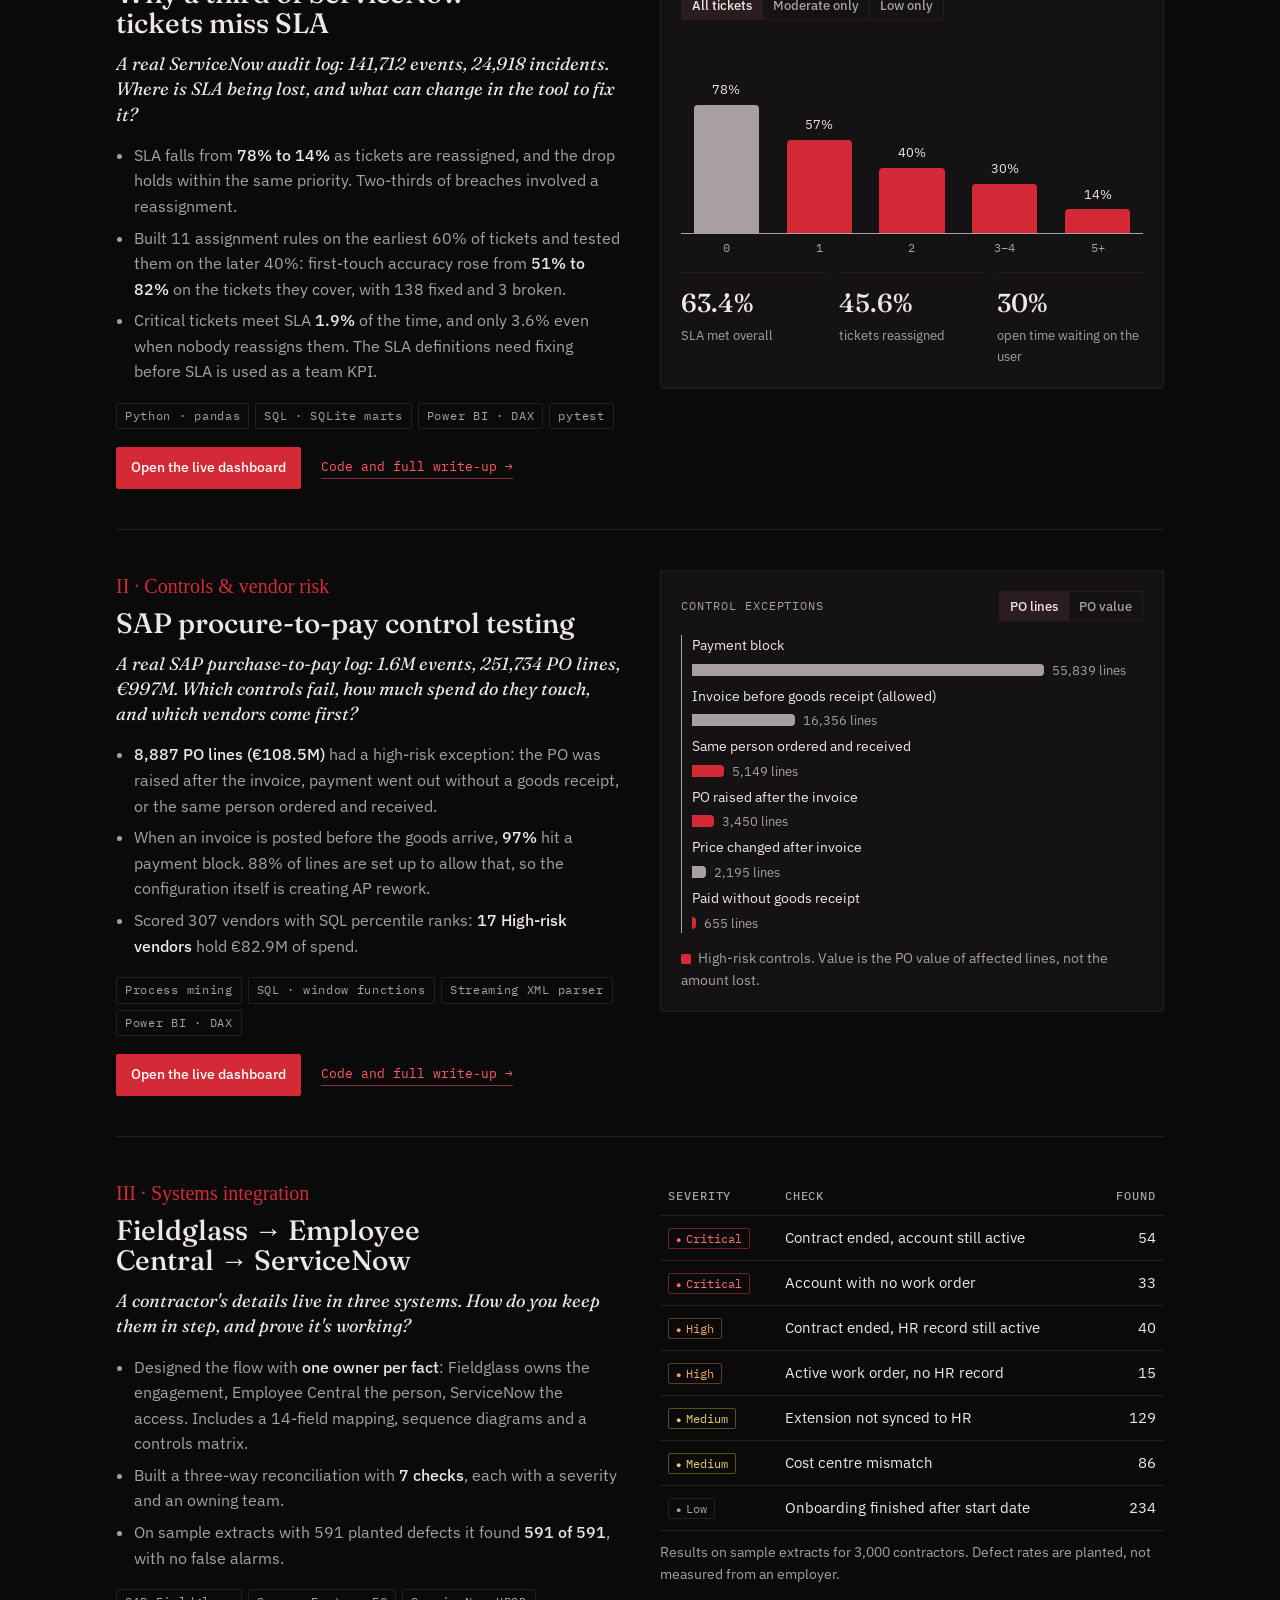
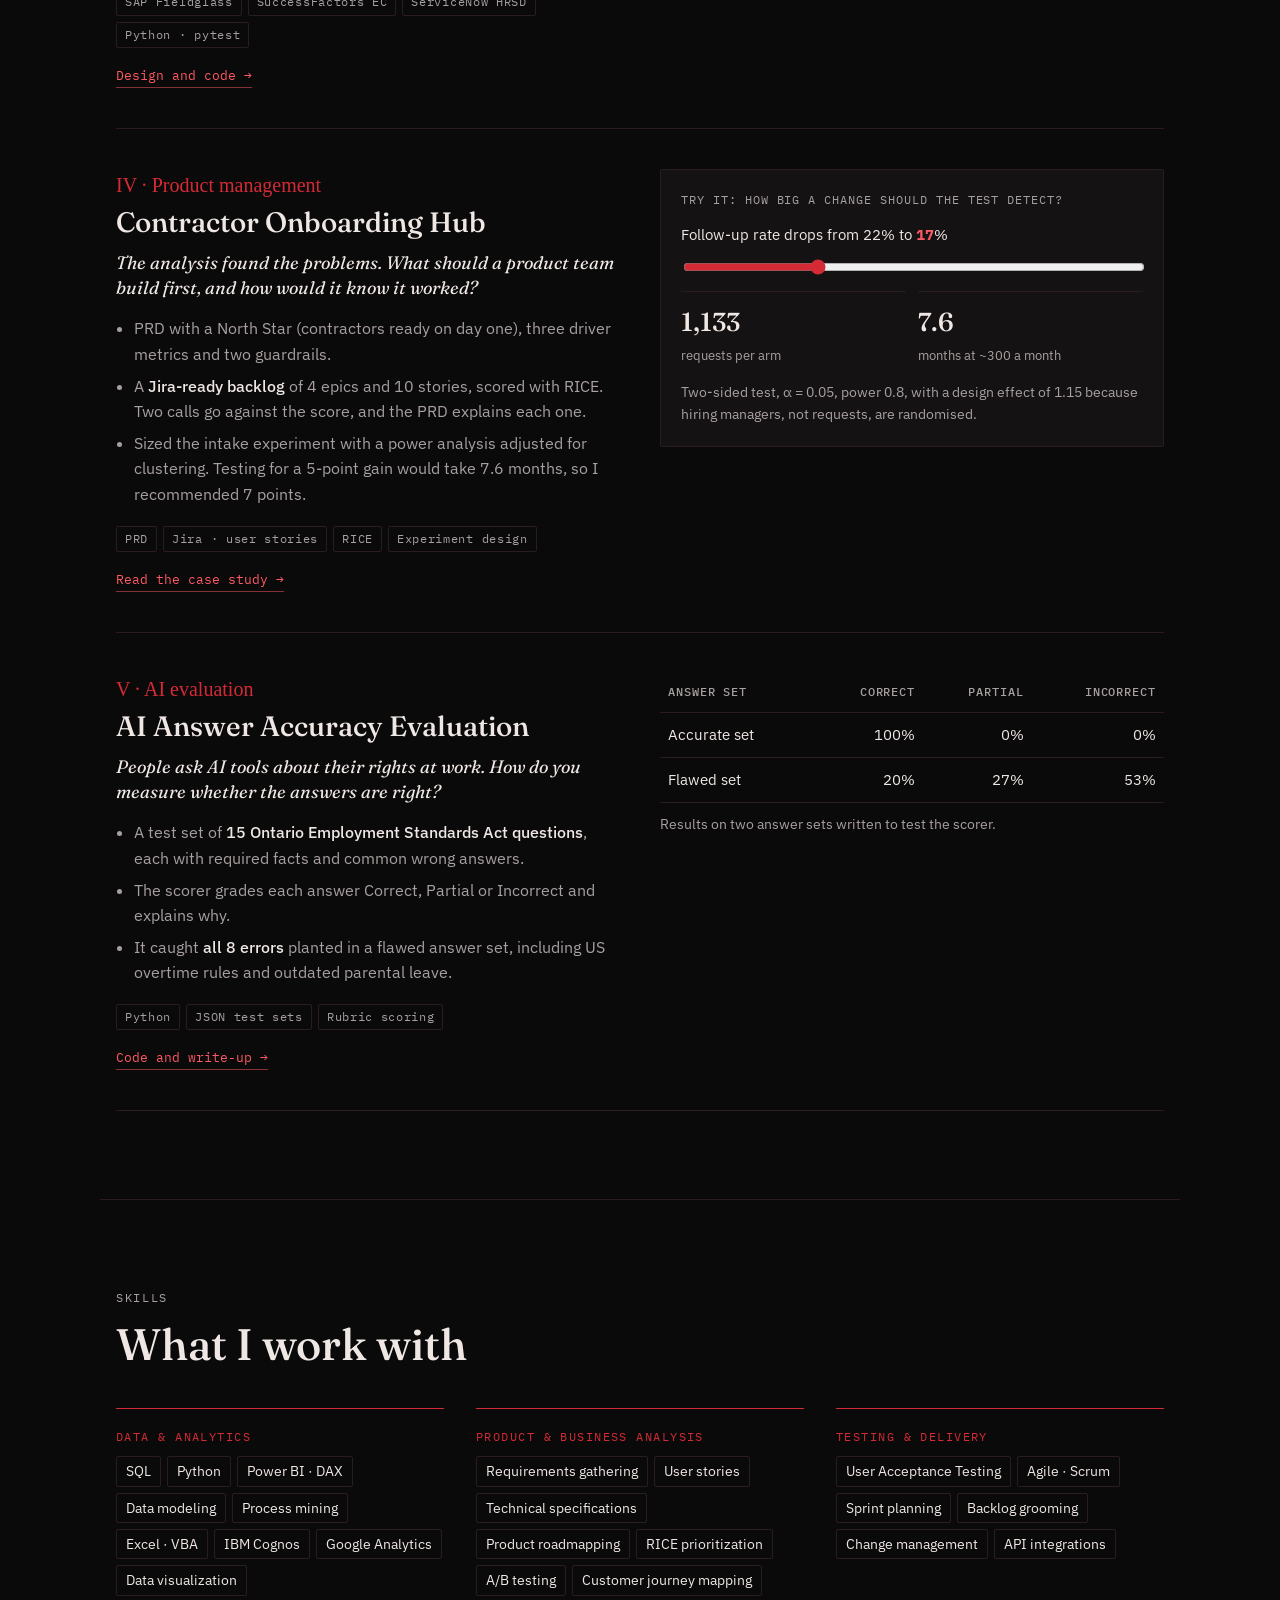
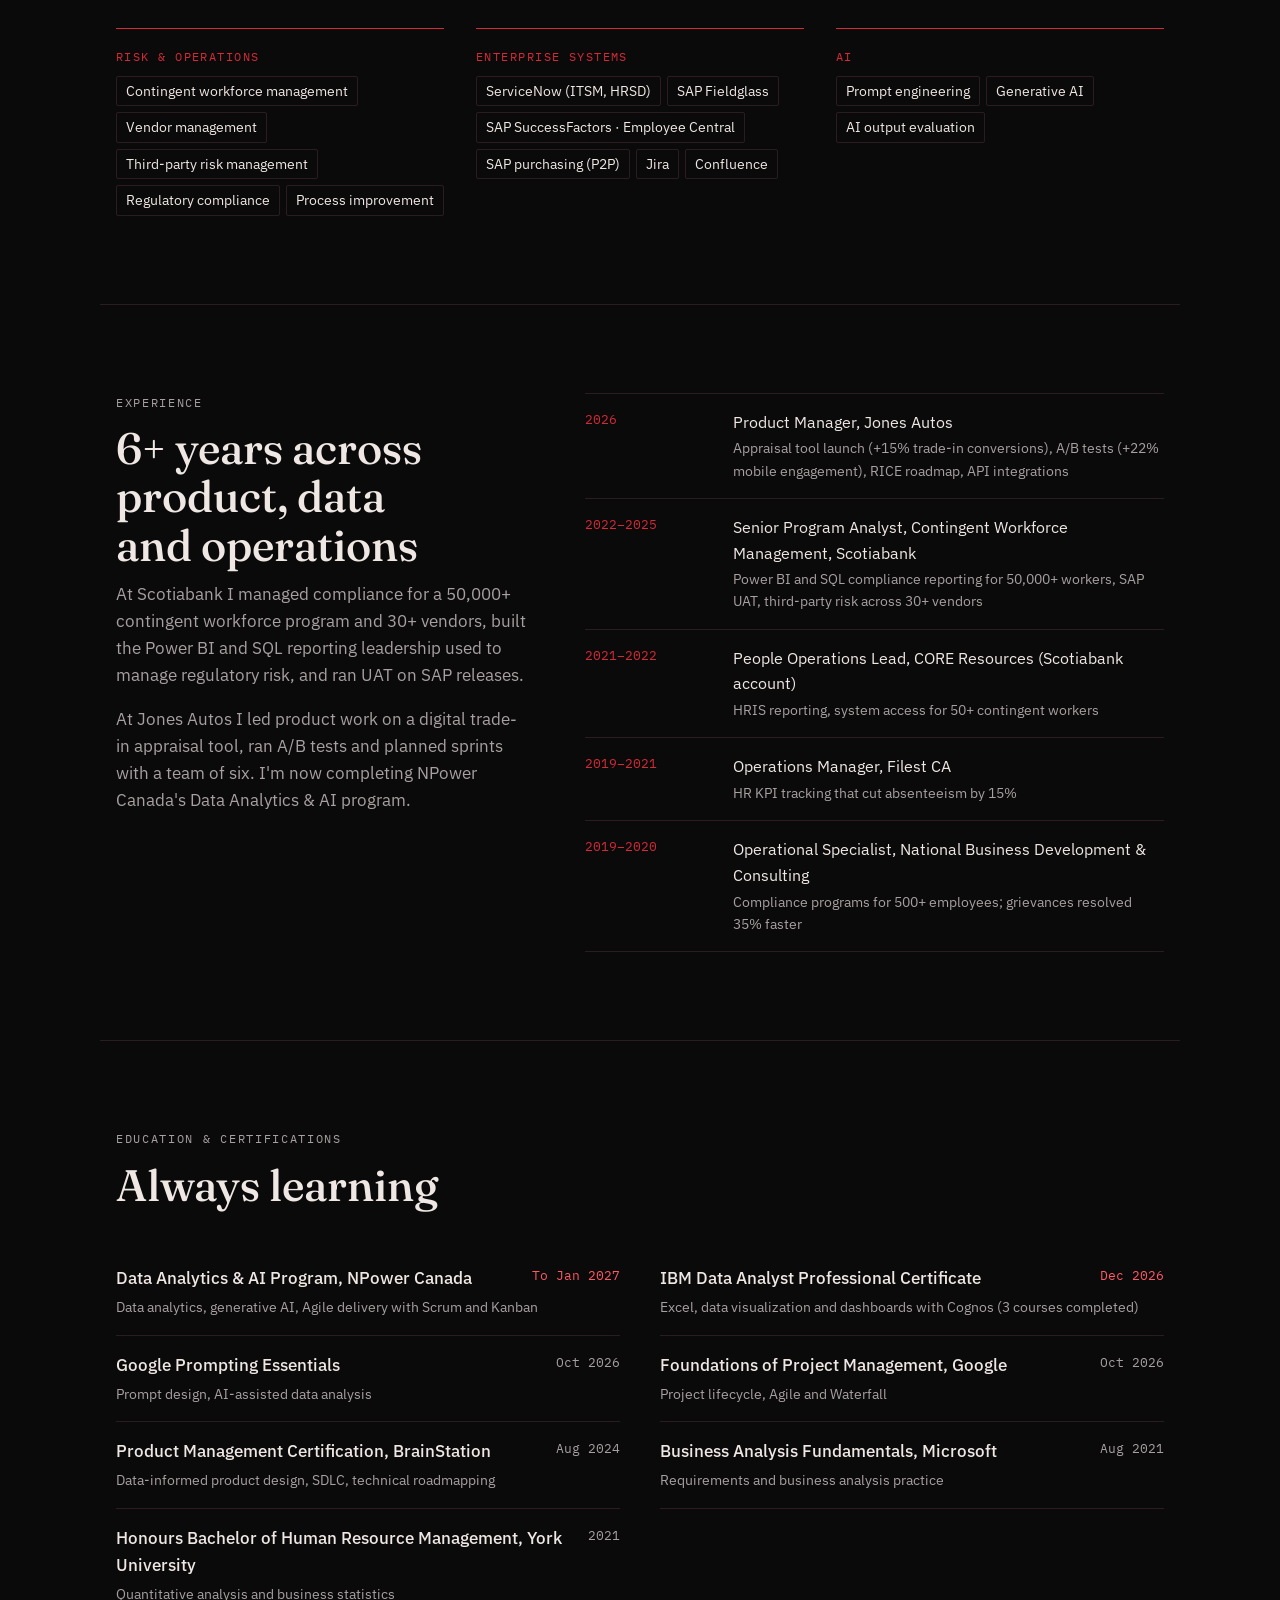
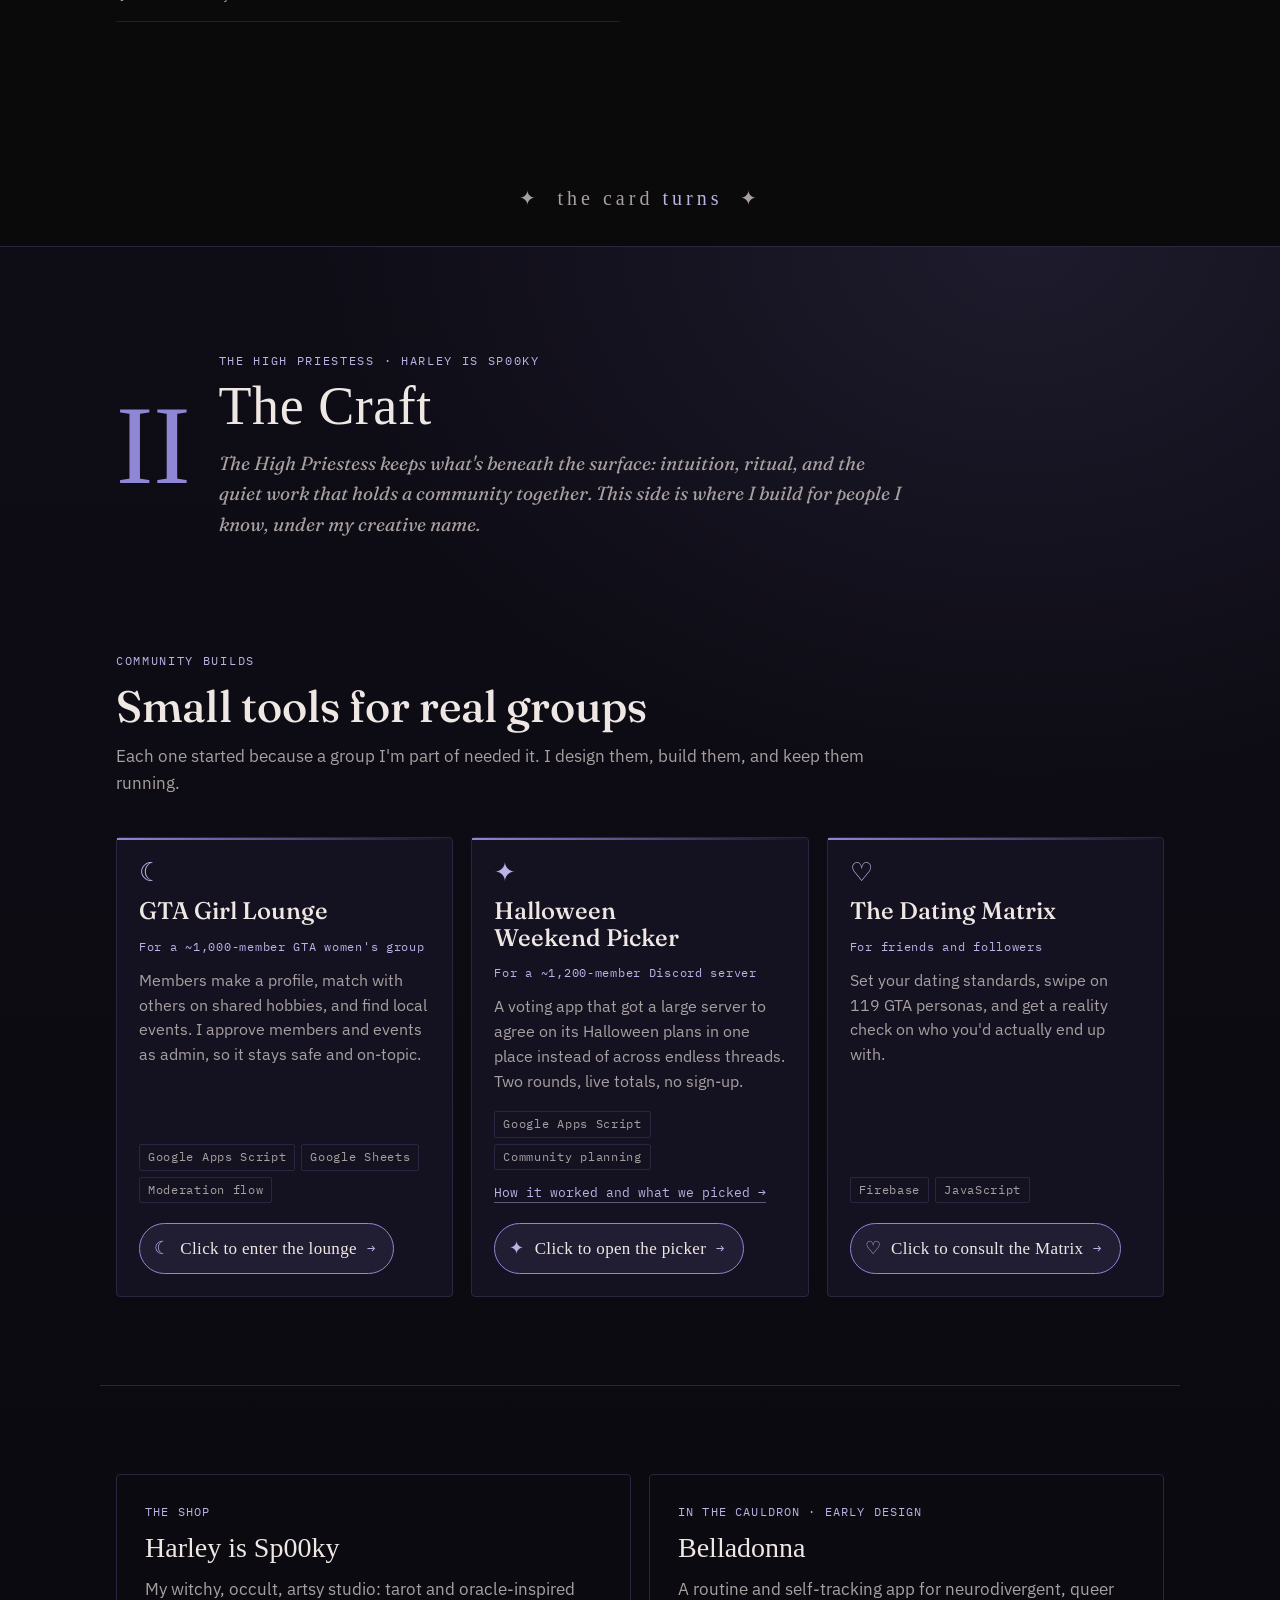
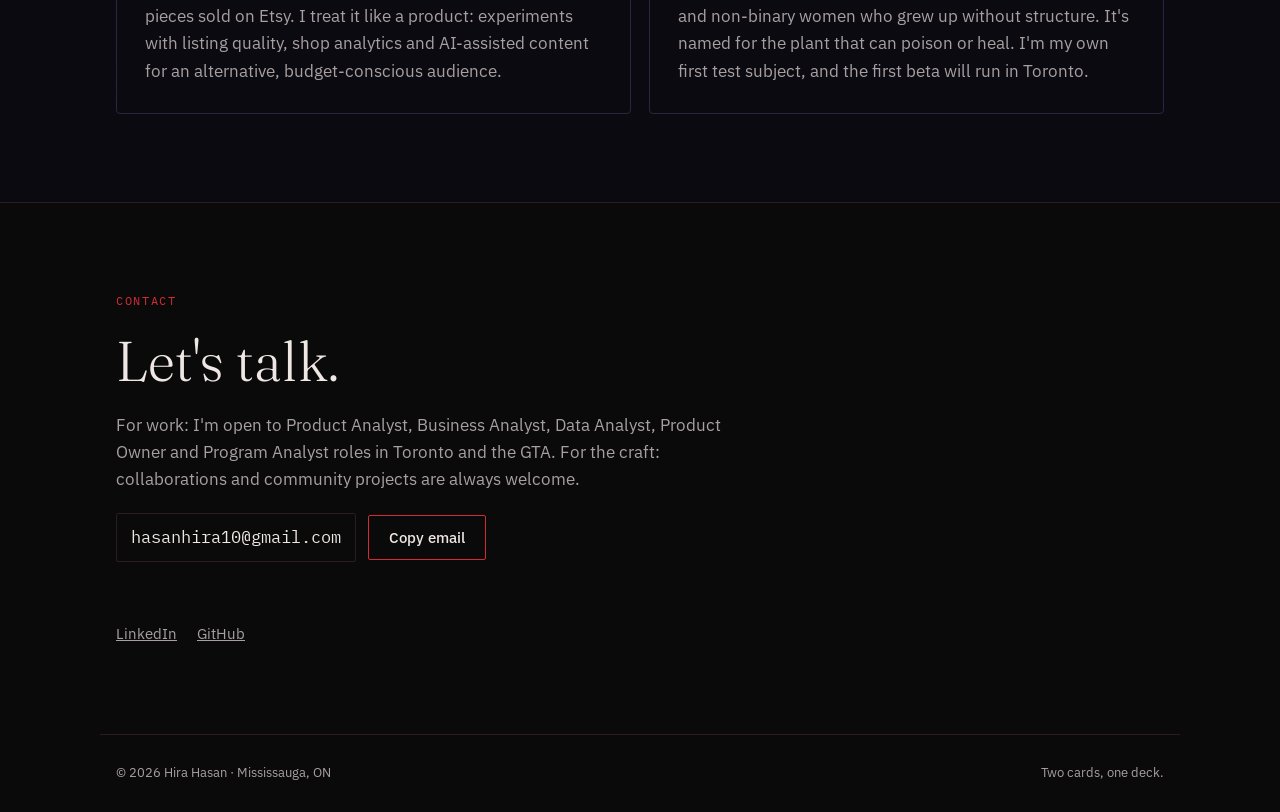
==== commit a79985a0: "Link GTA Girl Lounge and Halloween Weekend Picker to their apps Co-Authored-By: Claude Opus 5.5 <nor" ====
--- a/index.html
+++ b/index.html
@@ -184,6 +184,8 @@
 .build:hover a.portal,a.portal:focus-visible{background-position:-50% 0,0 0}
 .build:hover a.portal .glyph,a.portal:focus-visible .glyph{transform:rotate(360deg) scale(1.15)}
 .build:hover a.portal .arrow,a.portal:focus-visible .arrow{transform:translateX(4px)}
+.go-case{position:relative;z-index:2;align-self:flex-start;font-family:var(--mono);font-size:12.5px;color:var(--moon);text-decoration:none;border-bottom:1px solid color-mix(in srgb,var(--moon) 45%,transparent)}
+.go-case:hover{color:var(--bone)}
 .portal.sealed{border-style:dashed;border-color:#3a3560;color:var(--ash);background:none;cursor:default}
 .portal.sealed .glyph{color:#5d5694}
 @media (prefers-reduced-motion:reduce){.build,.portal,.portal .glyph,.portal .arrow{transition:none}}
@@ -607,7 +609,8 @@
           <span class="for">For a ~1,200-member Discord server</span>
           <p>A voting app that got a large server to agree on its Halloween plans in one place instead of across endless threads. Two rounds, live totals, no sign-up.</p>
           <div class="tools"><span class="chip">Google Apps Script</span><span class="chip">Community planning</span></div>
-          <a class="portal" data-portal="halloween" href="" target="_blank" rel="noopener"><span class="glyph" aria-hidden="true">✦</span>Click to see how we picked<span class="arrow" aria-hidden="true">→</span></a>
+          <a class="go-case" href="halloween-picker/">How it worked and what we picked →</a>
+          <a class="portal" data-portal="halloween" href="" target="_blank" rel="noopener"><span class="glyph" aria-hidden="true">✦</span>Click to open the picker<span class="arrow" aria-hidden="true">→</span></a>
         </article>
         <article class="build">
           <span class="sym" aria-hidden="true">♡</span>
@@ -670,8 +673,8 @@
 (function(){
   // ---- Community portals: paste each live web-app link here ----
   var PORTALS={
-    lounge:'',     // GTA Girl Lounge: Apps Script web app URL (Deploy → Manage deployments → Web app)
-    halloween:'halloween-picker/',  // case study: voting closed after Halloween 2026
+    lounge:'https://claude.ai/artifact/S7MUrjeW5odriifVmCcsn6',     // GTA Women's Circle app (Claude artifact)
+    halloween:'https://claude.ai/artifact/BxSRTN1epEjuABfeDg1m4w',  // the original picker (Claude artifact); case study at halloween-picker/
     matrix:'dating-matrix/'
   };
   document.querySelectorAll('a.portal').forEach(function(a){
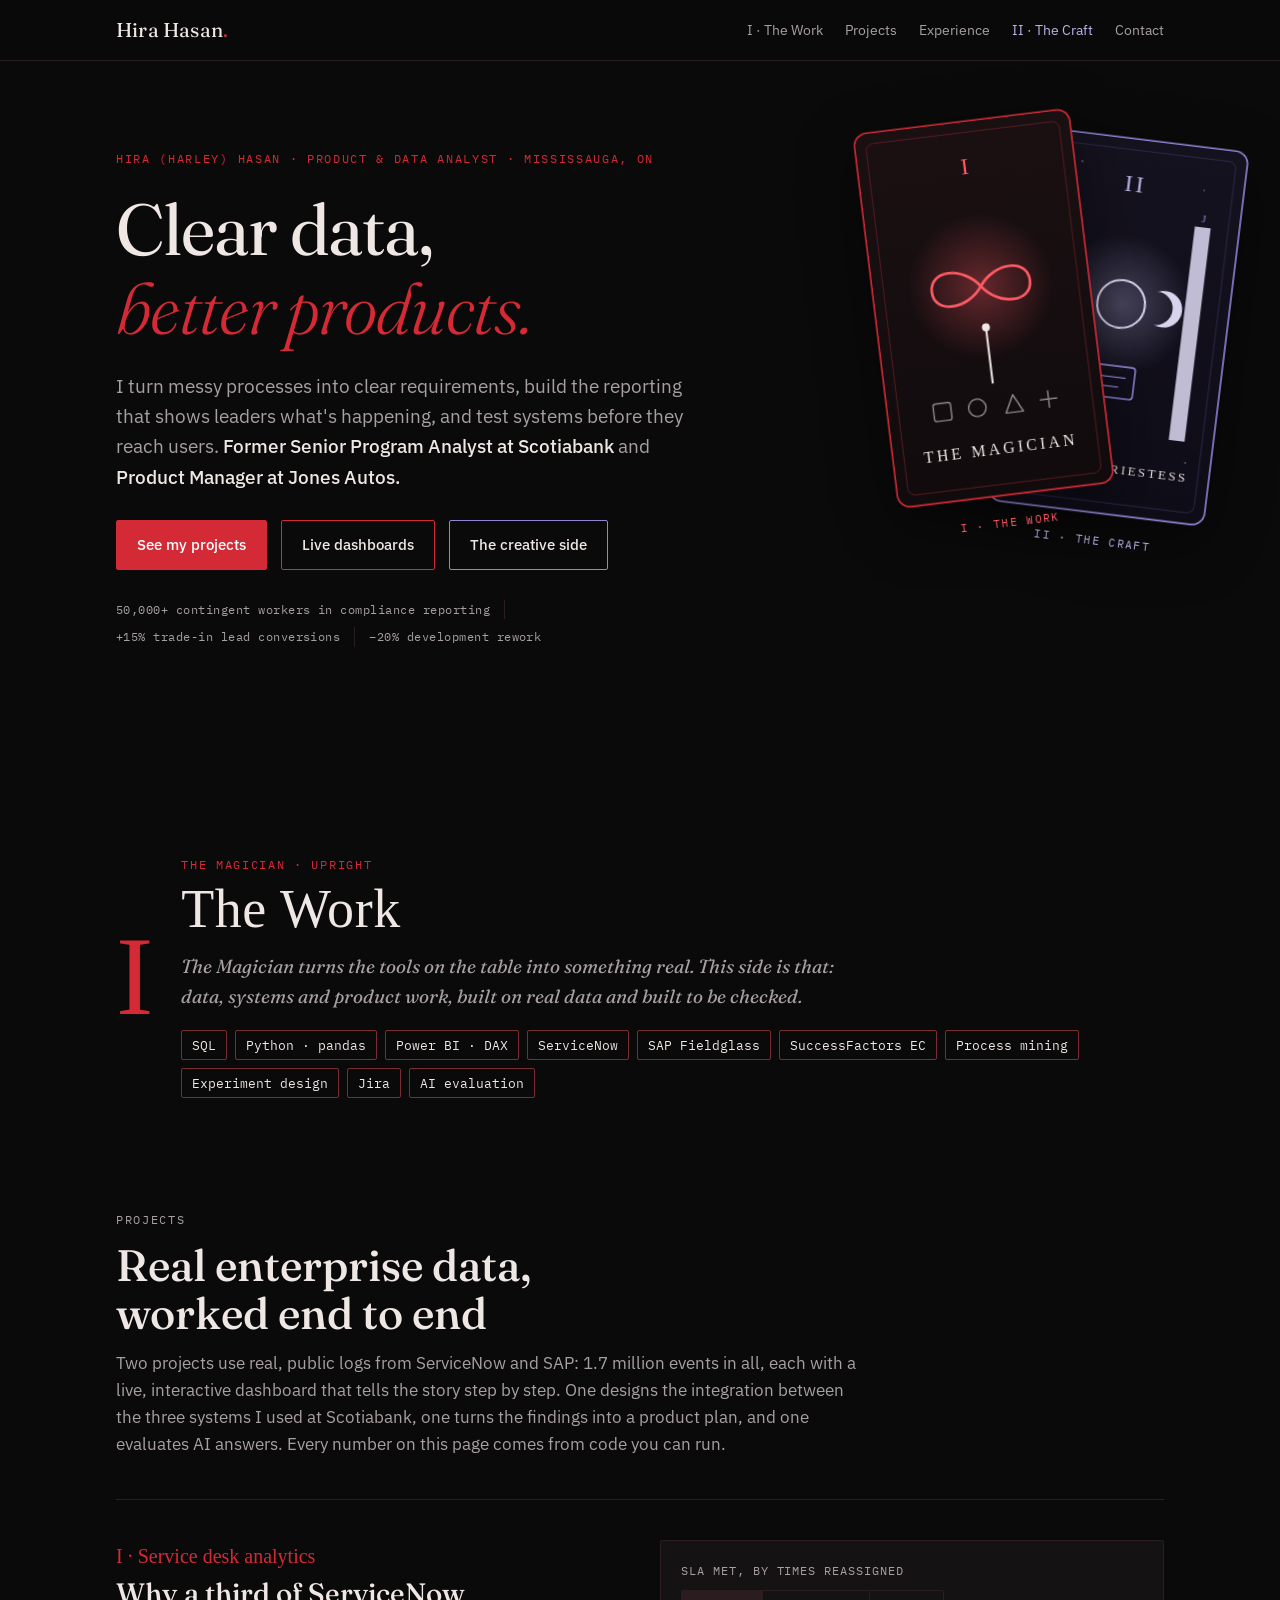
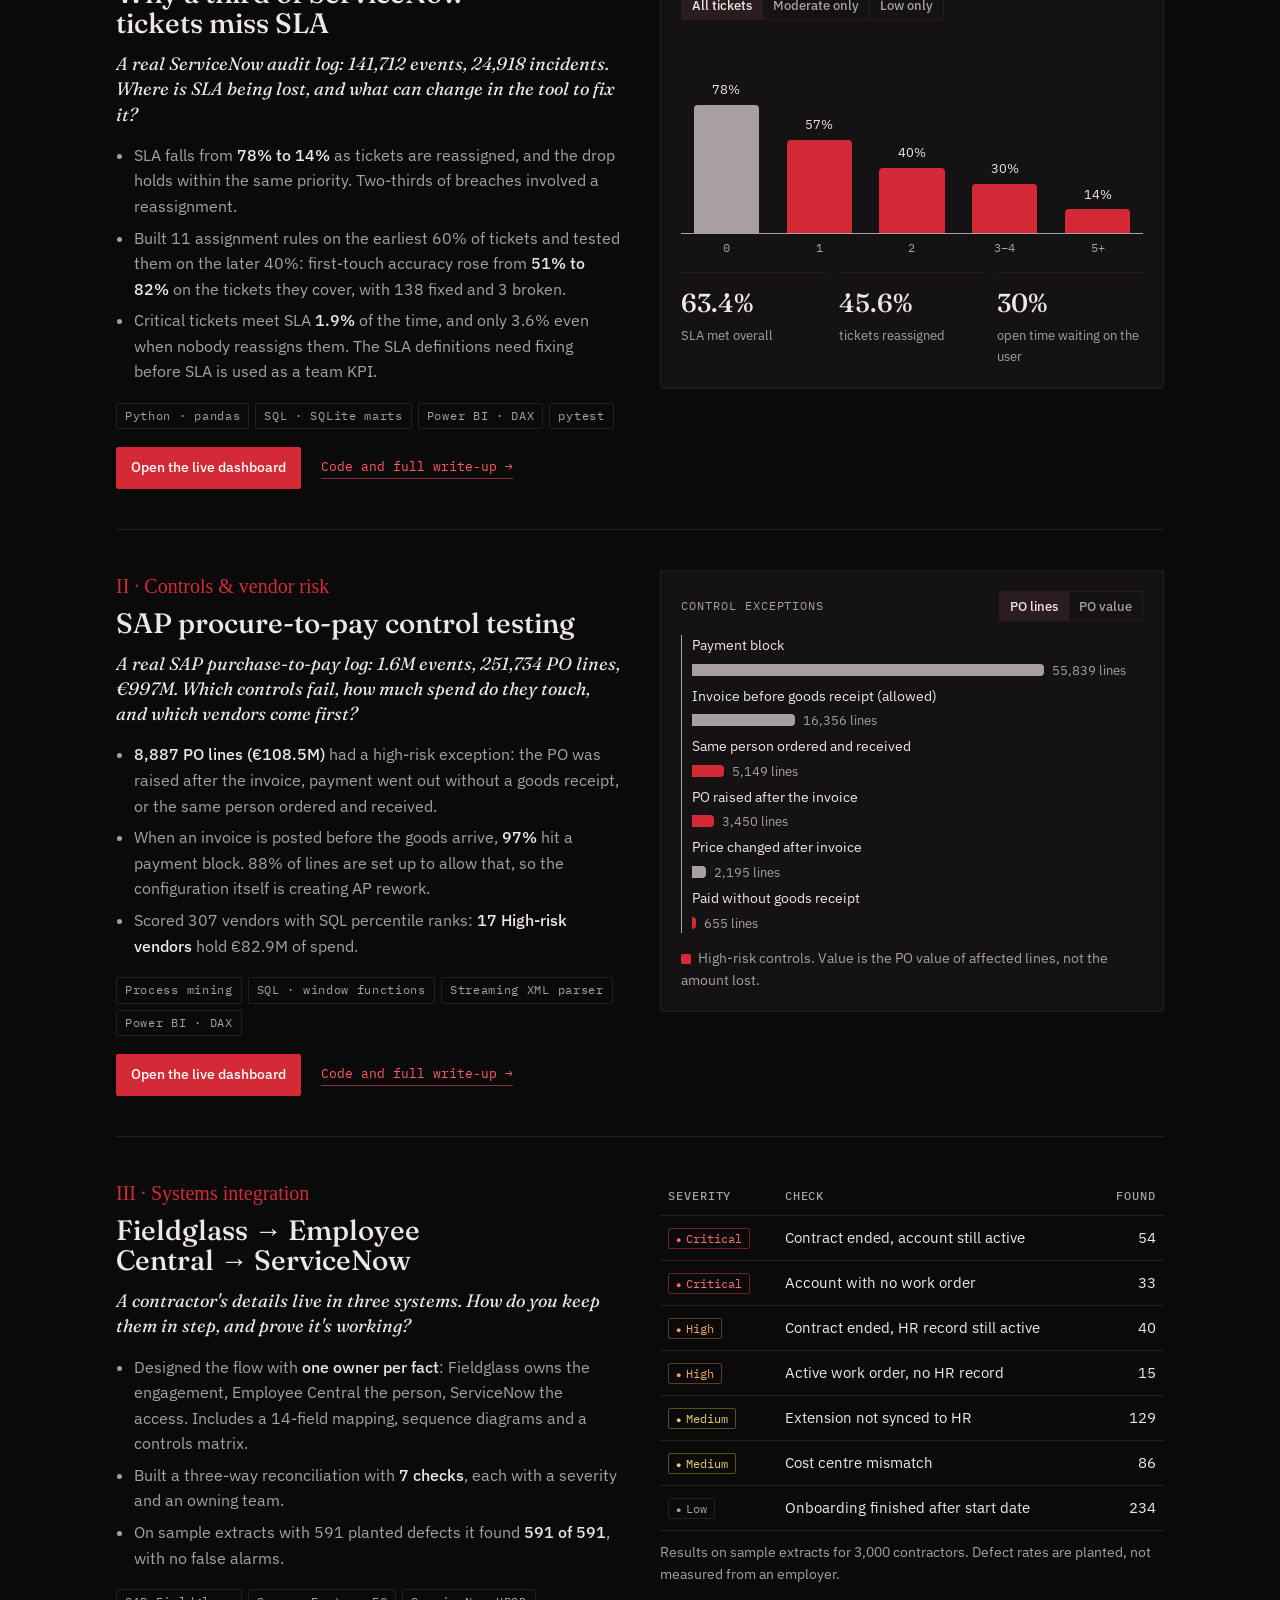
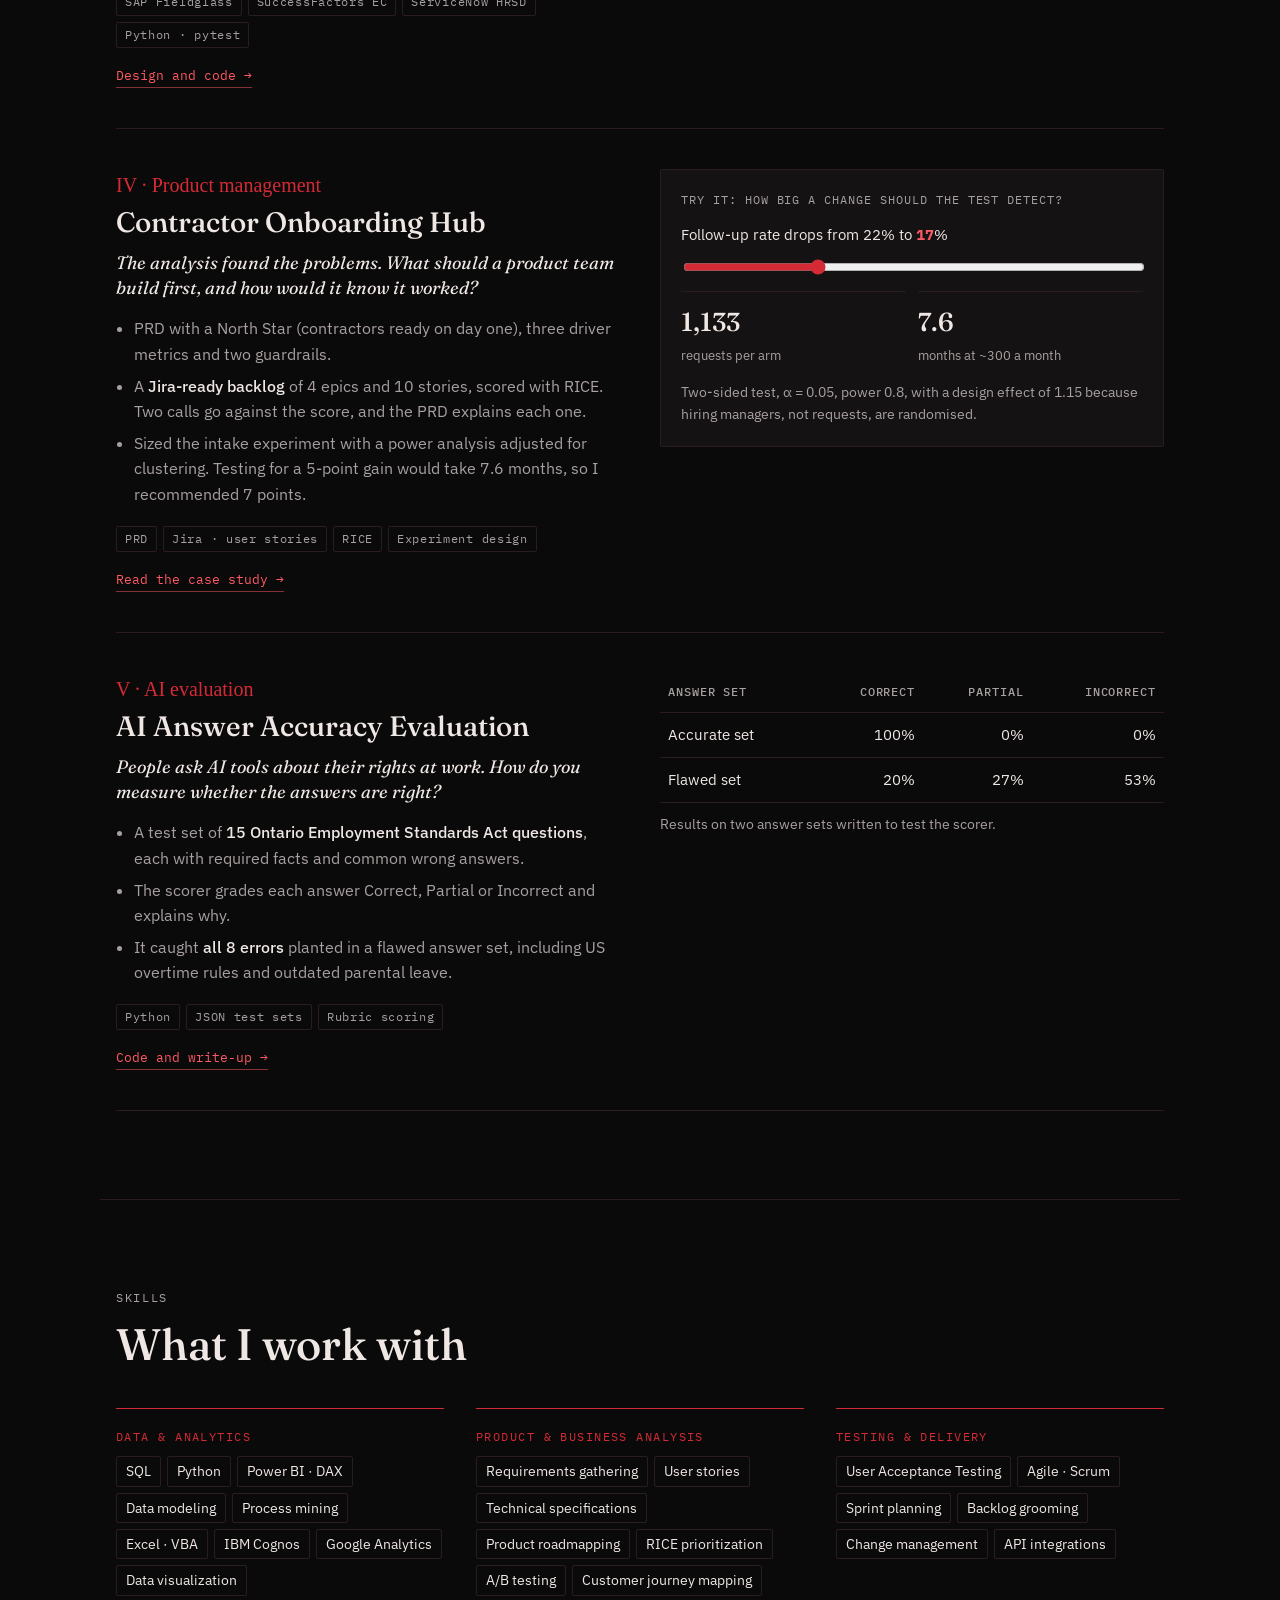
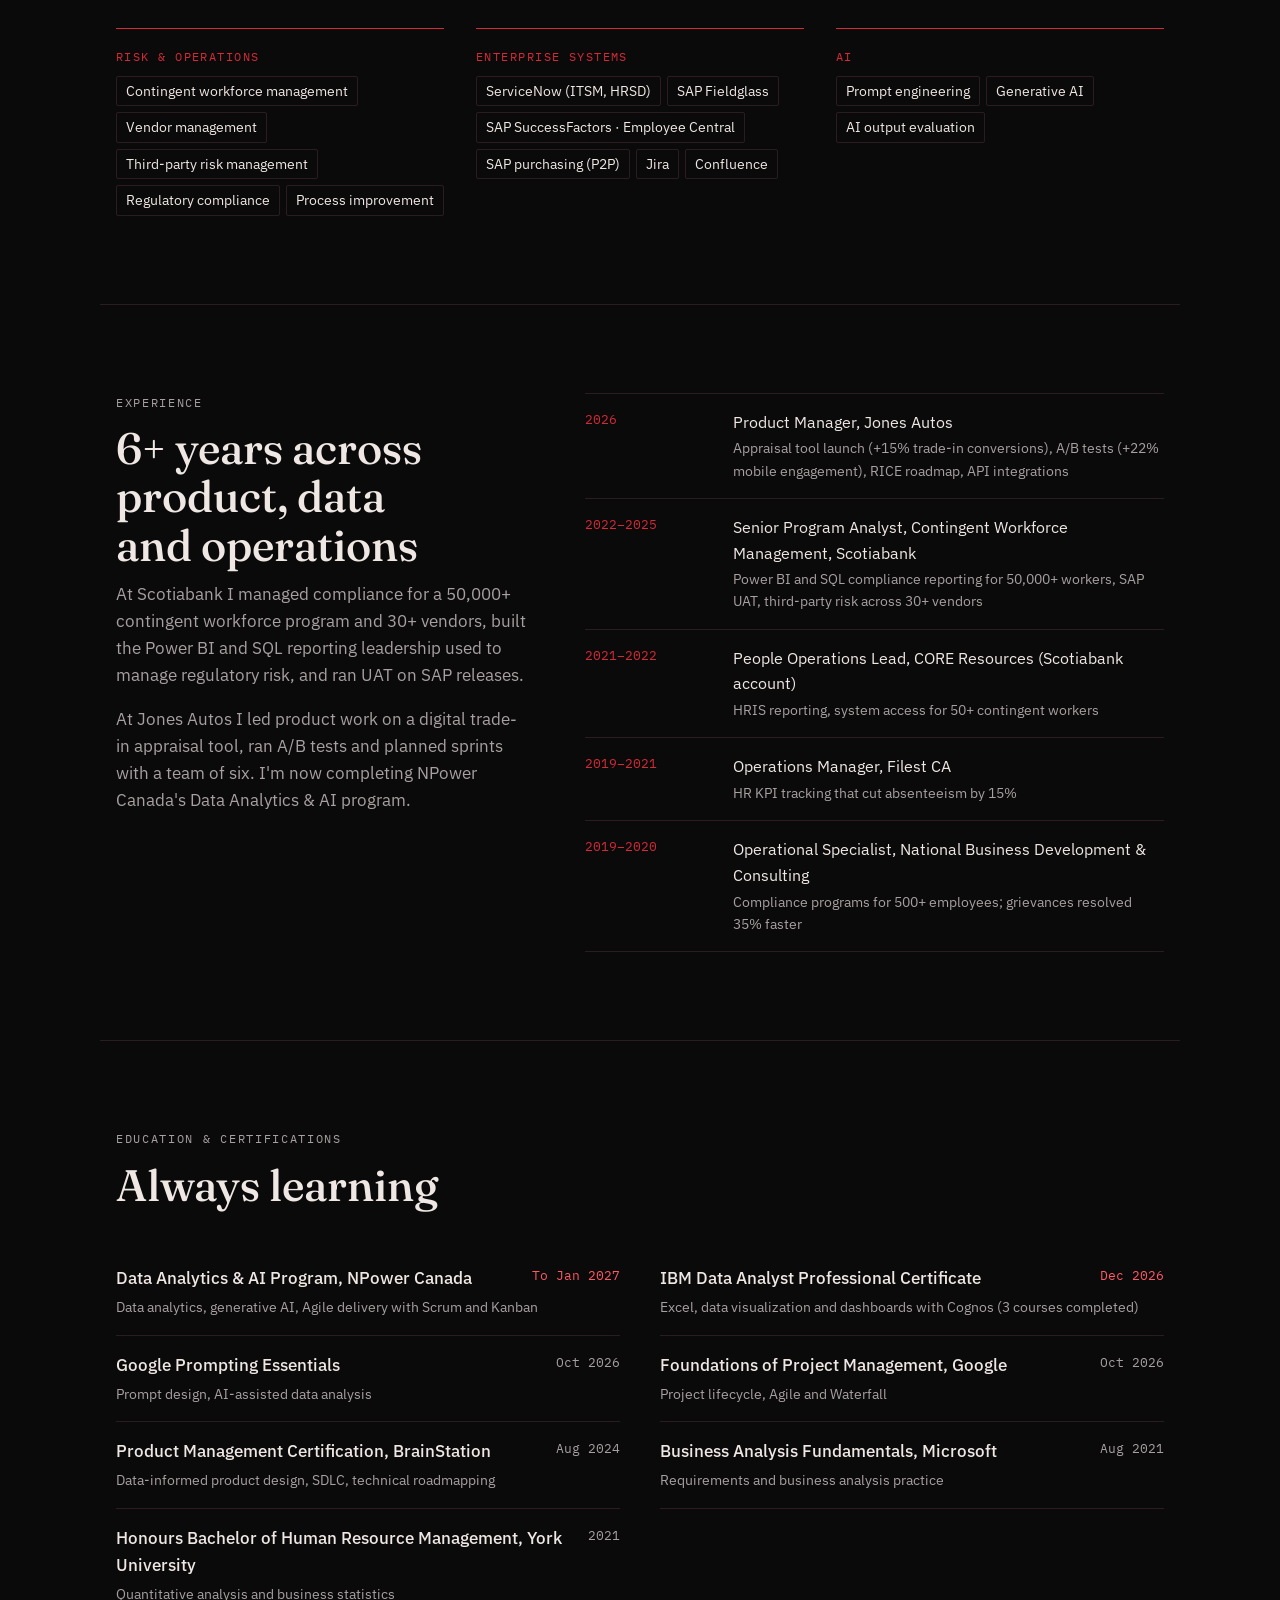
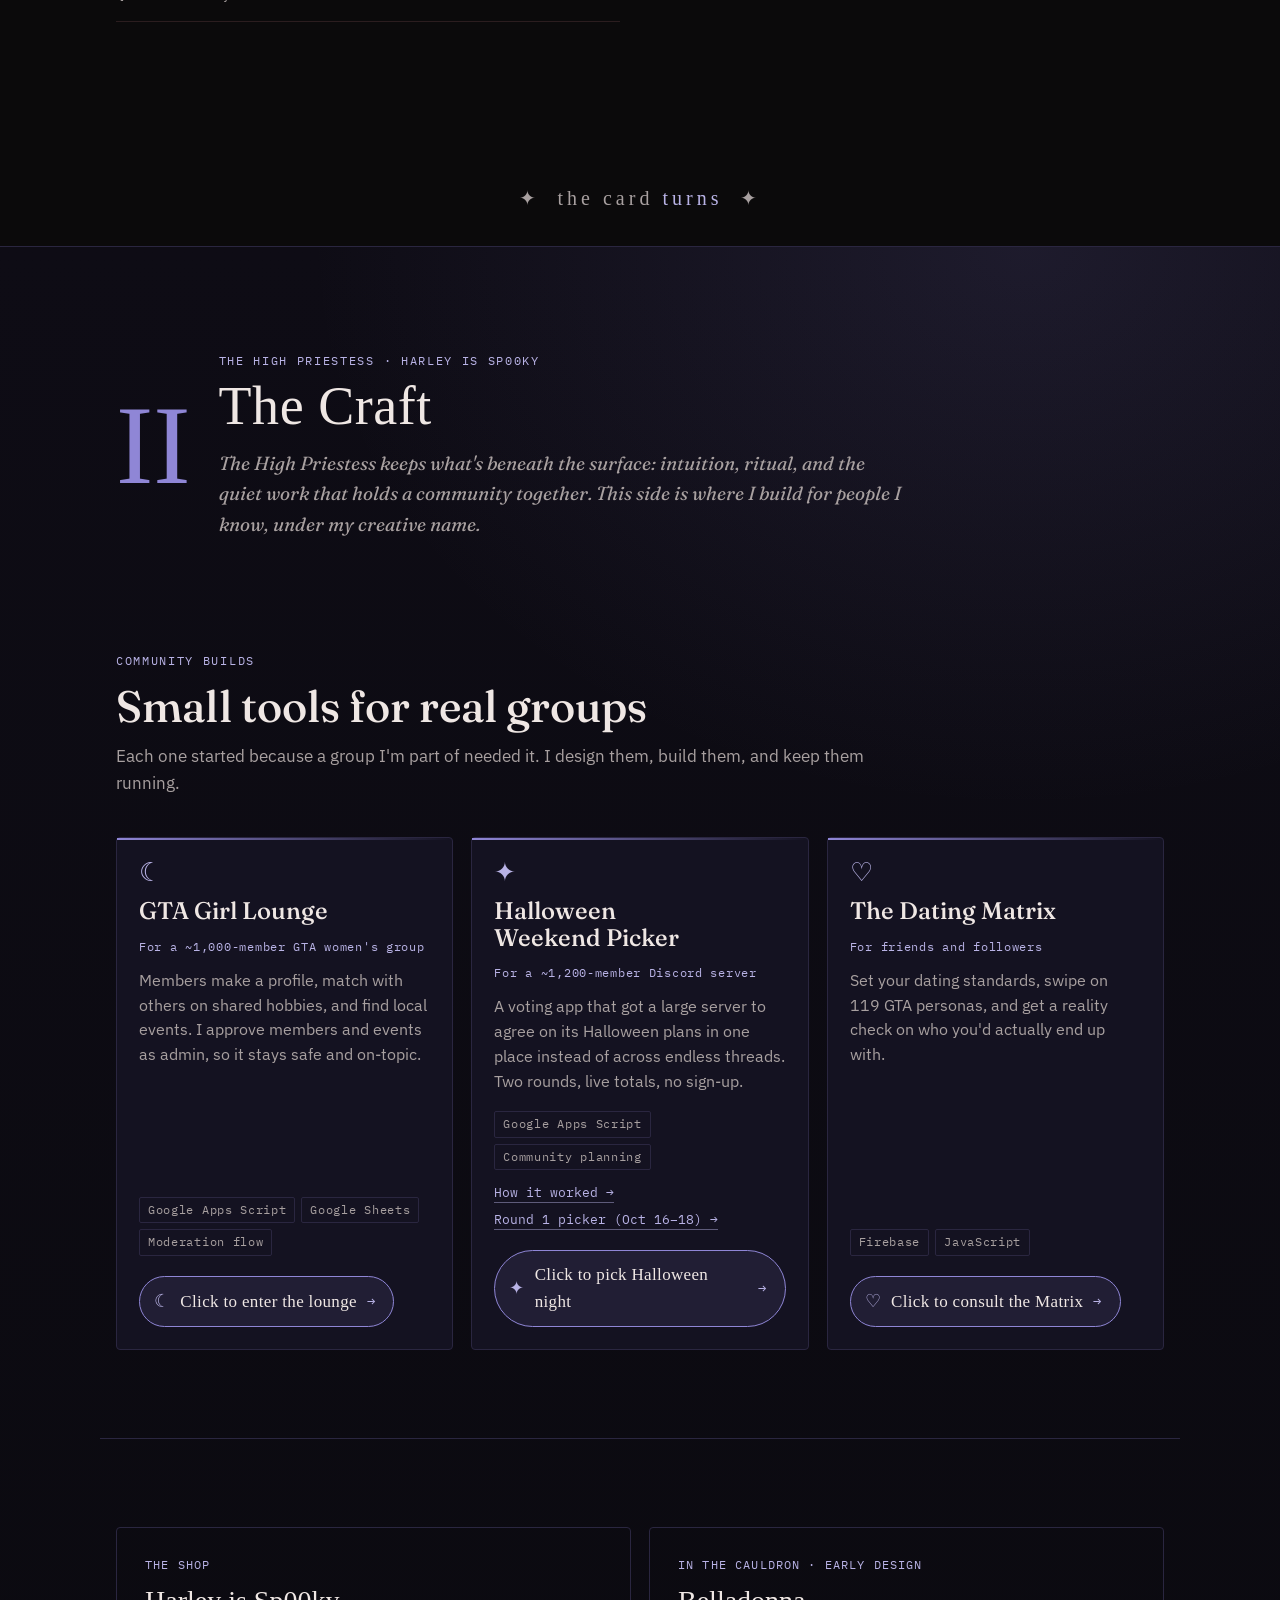
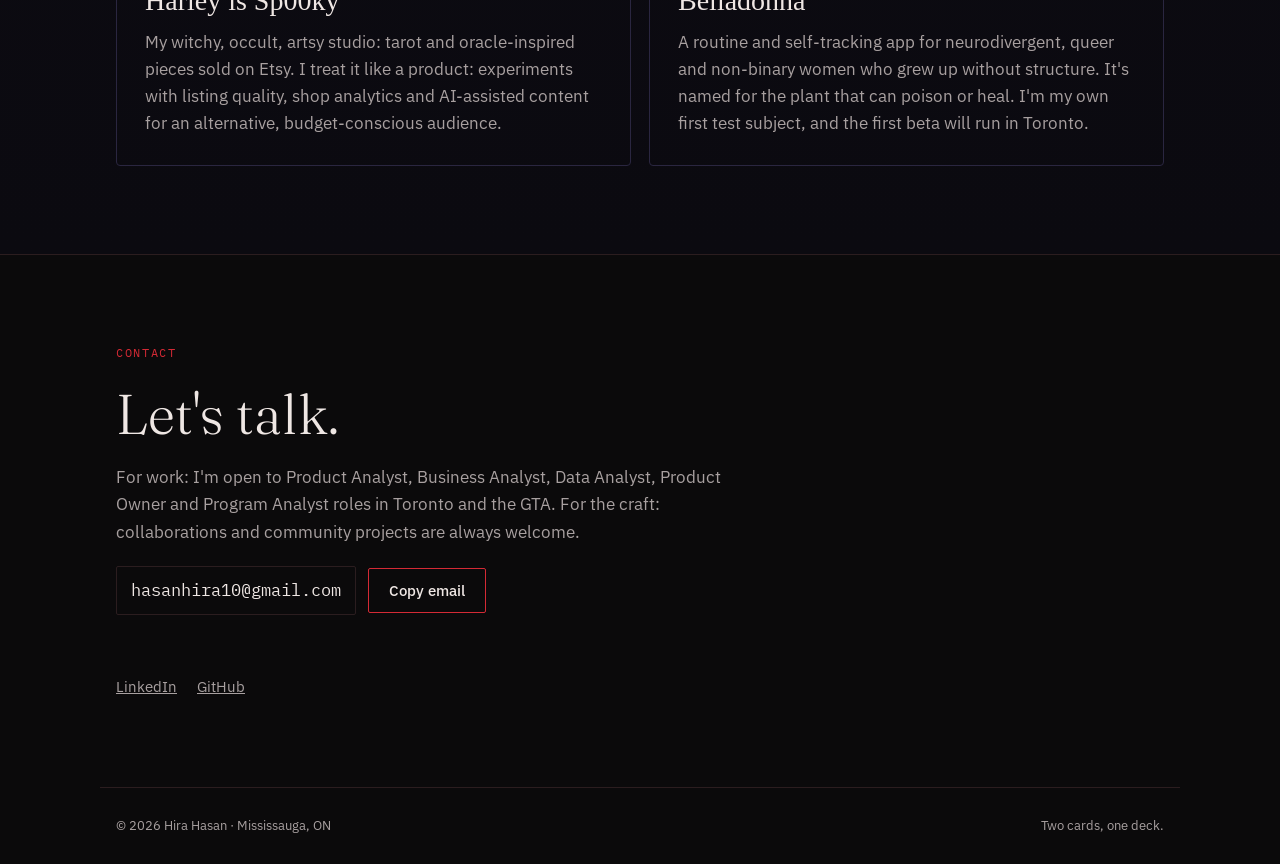
==== commit ad96b9e2: "Halloween card opens the Oct 30-31 Apps Script picker; lounge back to its app Co-Authored-By: Claude" ====
--- a/index.html
+++ b/index.html
@@ -186,6 +186,7 @@
 .build:hover a.portal .arrow,a.portal:focus-visible .arrow{transform:translateX(4px)}
 .go-case{position:relative;z-index:2;align-self:flex-start;font-family:var(--mono);font-size:12.5px;color:var(--moon);text-decoration:none;border-bottom:1px solid color-mix(in srgb,var(--moon) 45%,transparent)}
 .go-case:hover{color:var(--bone)}
+.go-row{display:flex;flex-wrap:wrap;gap:6px 16px;position:relative;z-index:2}
 .portal.sealed{border-style:dashed;border-color:#3a3560;color:var(--ash);background:none;cursor:default}
 .portal.sealed .glyph{color:#5d5694}
 @media (prefers-reduced-motion:reduce){.build,.portal,.portal .glyph,.portal .arrow{transition:none}}
@@ -609,8 +610,8 @@
           <span class="for">For a ~1,200-member Discord server</span>
           <p>A voting app that got a large server to agree on its Halloween plans in one place instead of across endless threads. Two rounds, live totals, no sign-up.</p>
           <div class="tools"><span class="chip">Google Apps Script</span><span class="chip">Community planning</span></div>
-          <a class="go-case" href="halloween-picker/">How it worked and what we picked →</a>
-          <a class="portal" data-portal="halloween" href="" target="_blank" rel="noopener"><span class="glyph" aria-hidden="true">✦</span>Click to open the picker<span class="arrow" aria-hidden="true">→</span></a>
+          <span class="go-row"><a class="go-case" href="halloween-picker/">How it worked →</a><a class="go-case" data-portal-link="halloween1" href="https://claude.ai/artifact/BxSRTN1epEjuABfeDg1m4w" target="_blank" rel="noopener">Round 1 picker (Oct 16–18) →</a></span>
+          <a class="portal" data-portal="halloween" href="" target="_blank" rel="noopener"><span class="glyph" aria-hidden="true">✦</span>Click to pick Halloween night<span class="arrow" aria-hidden="true">→</span></a>
         </article>
         <article class="build">
           <span class="sym" aria-hidden="true">♡</span>
@@ -674,7 +675,8 @@
   // ---- Community portals: paste each live web-app link here ----
   var PORTALS={
     lounge:'https://claude.ai/artifact/S7MUrjeW5odriifVmCcsn6',     // GTA Women's Circle app (Claude artifact)
-    halloween:'https://claude.ai/artifact/BxSRTN1epEjuABfeDg1m4w',  // the original picker (Claude artifact); case study at halloween-picker/
+    halloween:'https://script.google.com/macros/s/AKfycbyrLcEUurC-bQ3iQx0F28X1GrxWeDZGrSJQuqkykU0vbdspG8E0l7QHlSeo6zKUq26f/exec',  // Halloween nights picker, Oct 30–31 (Google Apps Script web app)
+    halloween1:'https://claude.ai/artifact/BxSRTN1epEjuABfeDg1m4w',  // round 1 picker, Oct 16–18 (Claude artifact)
     matrix:'dating-matrix/'
   };
   document.querySelectorAll('a.portal').forEach(function(a){
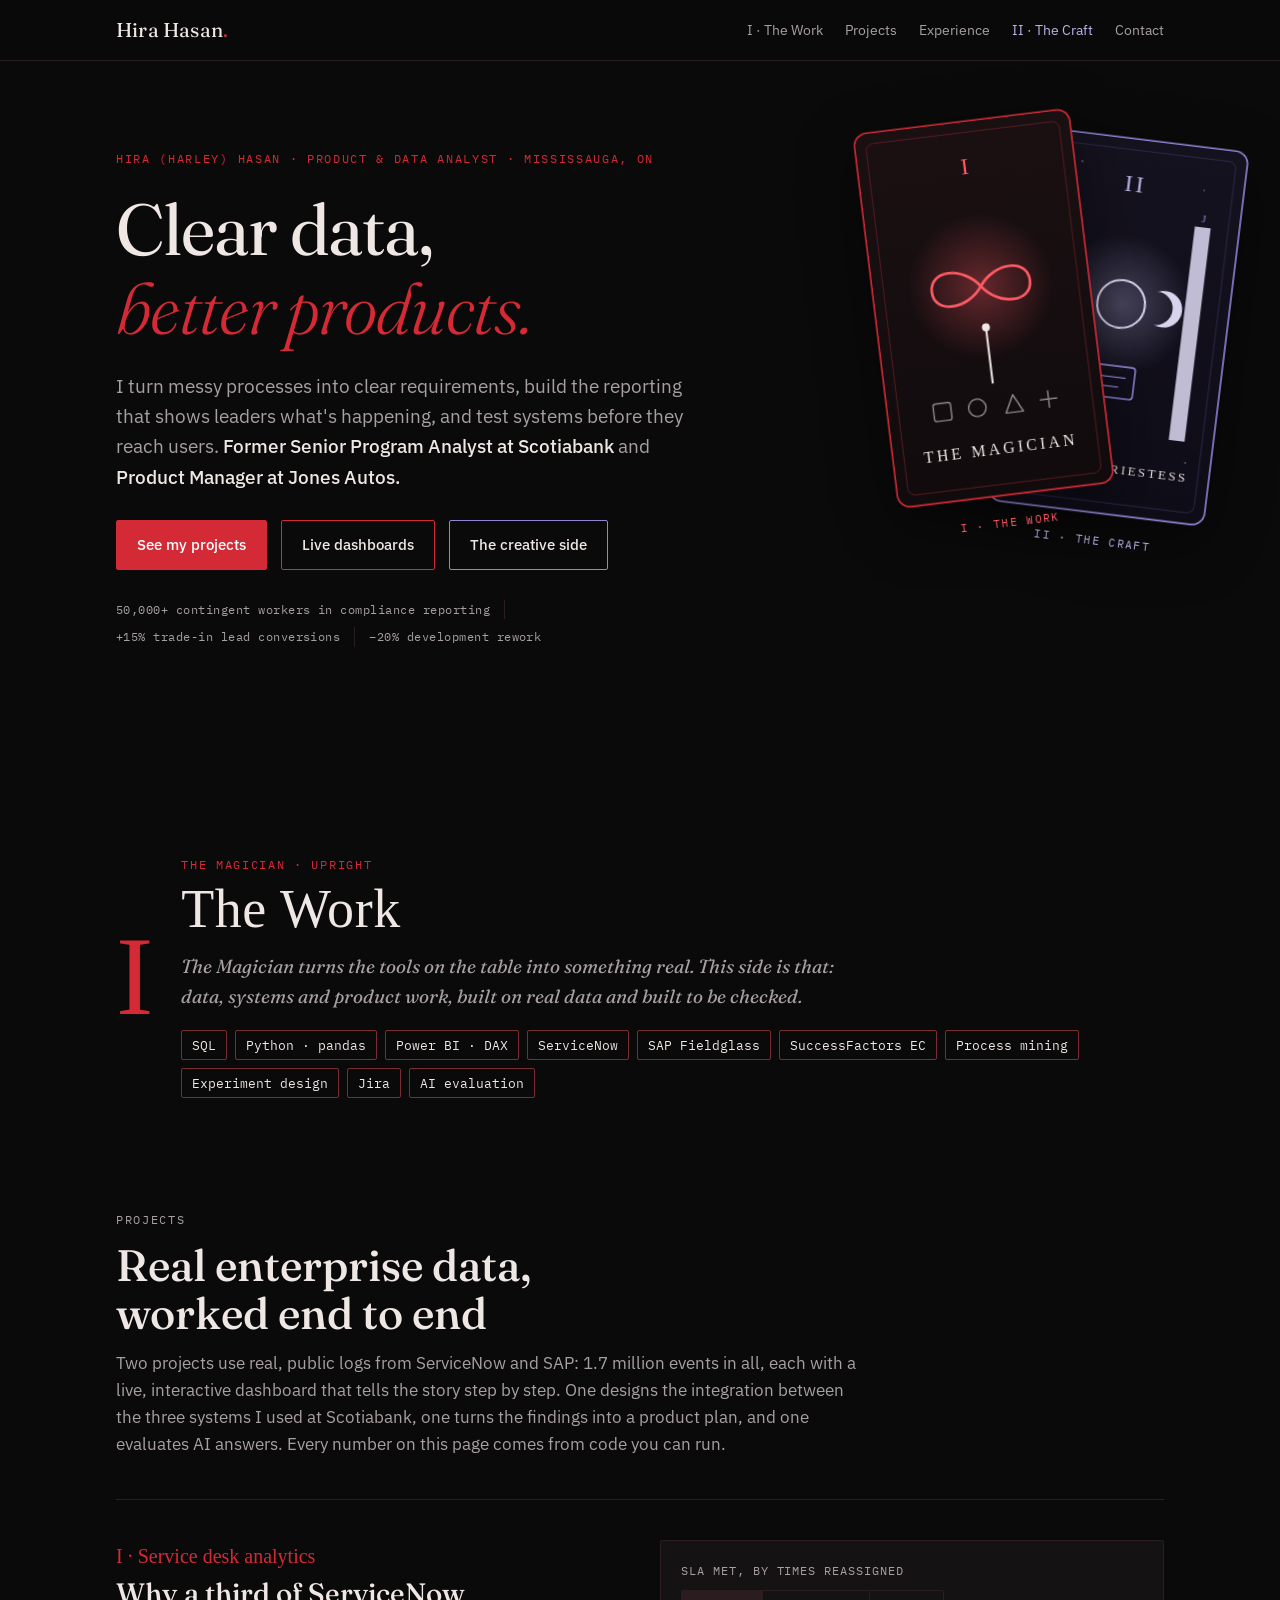
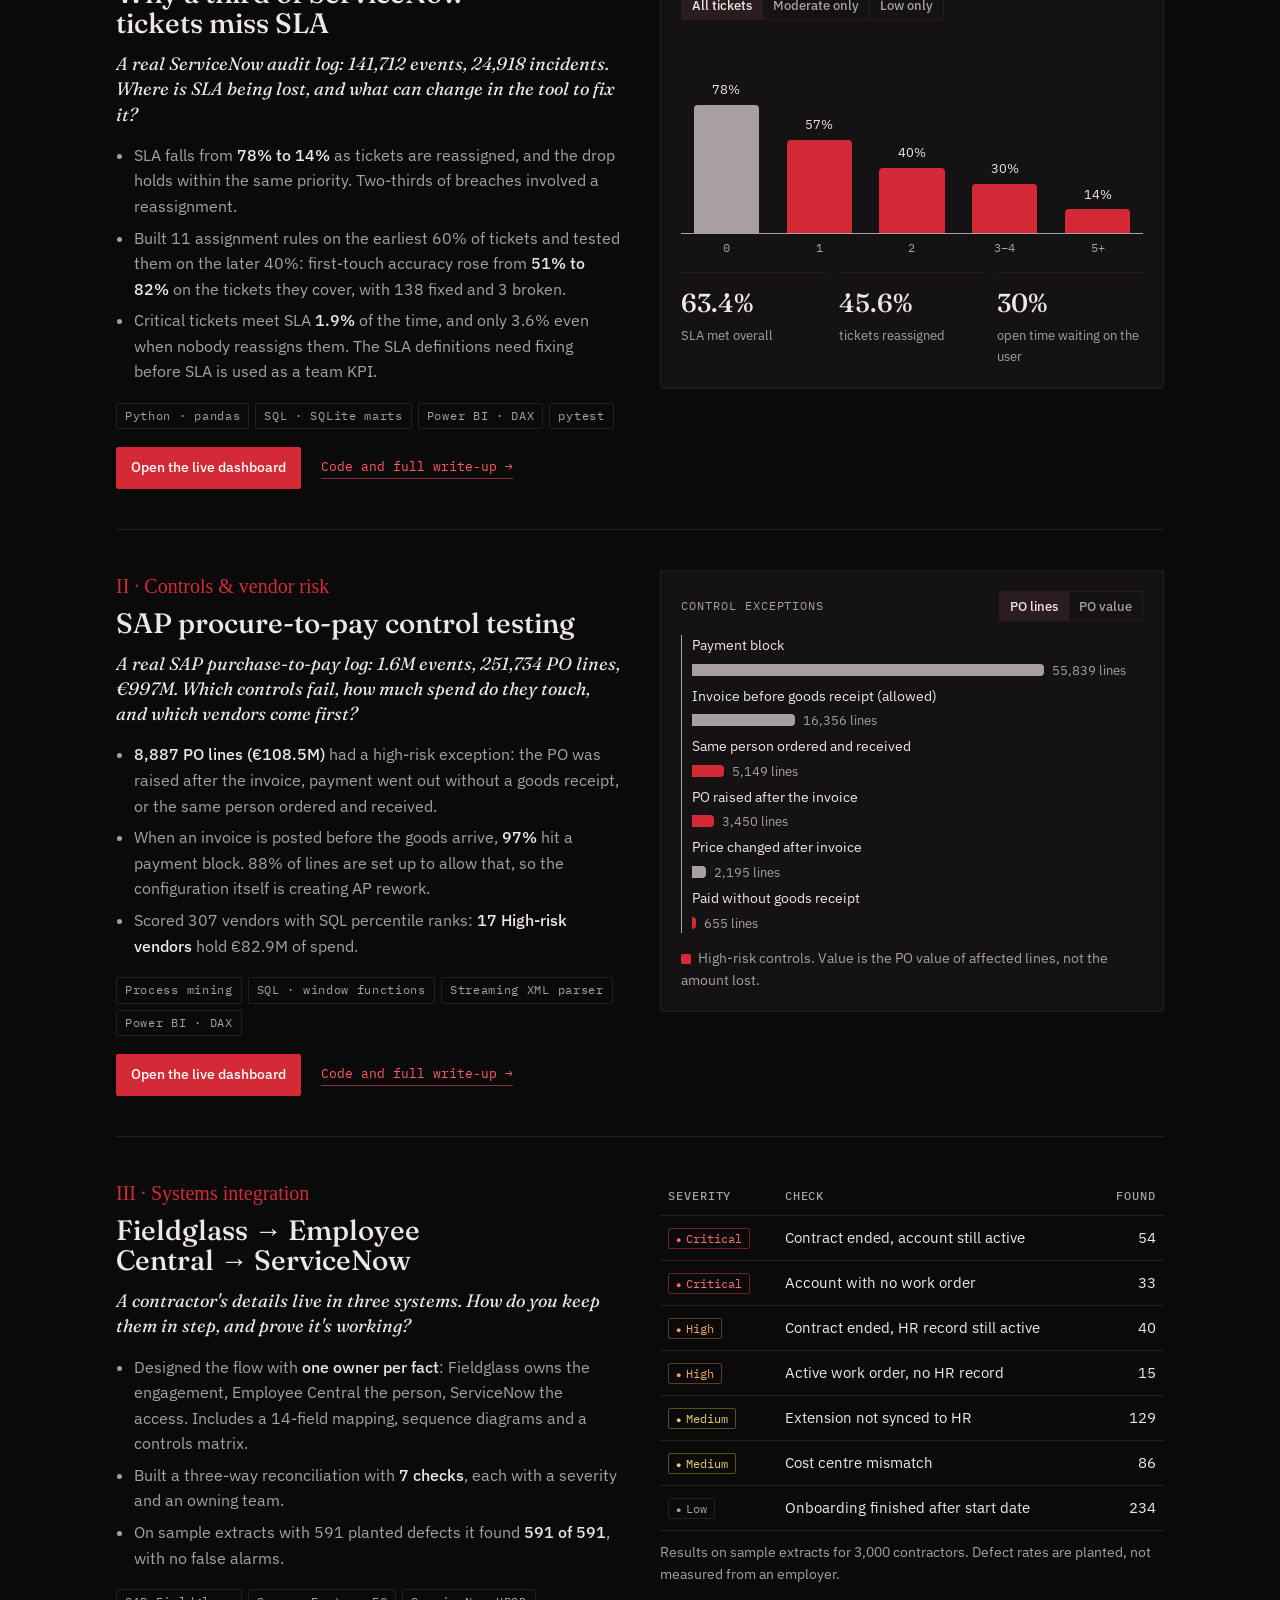
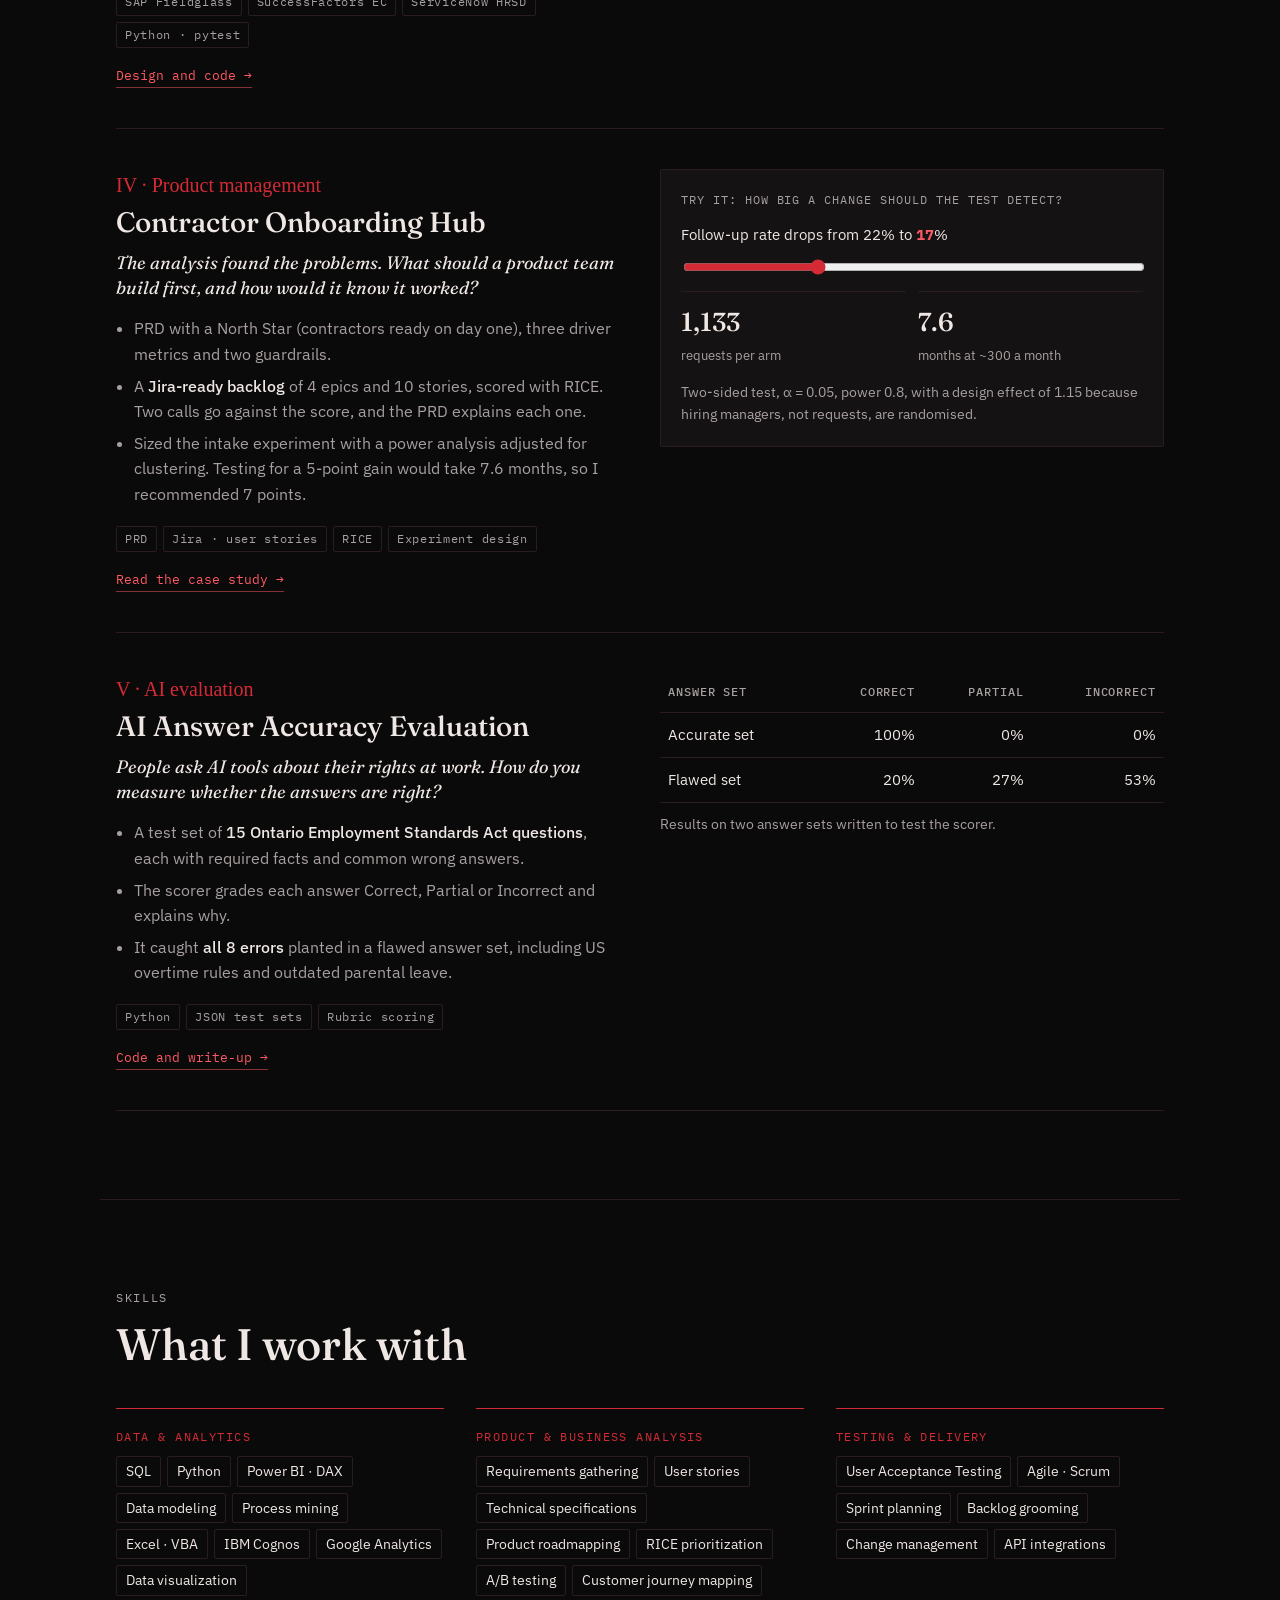
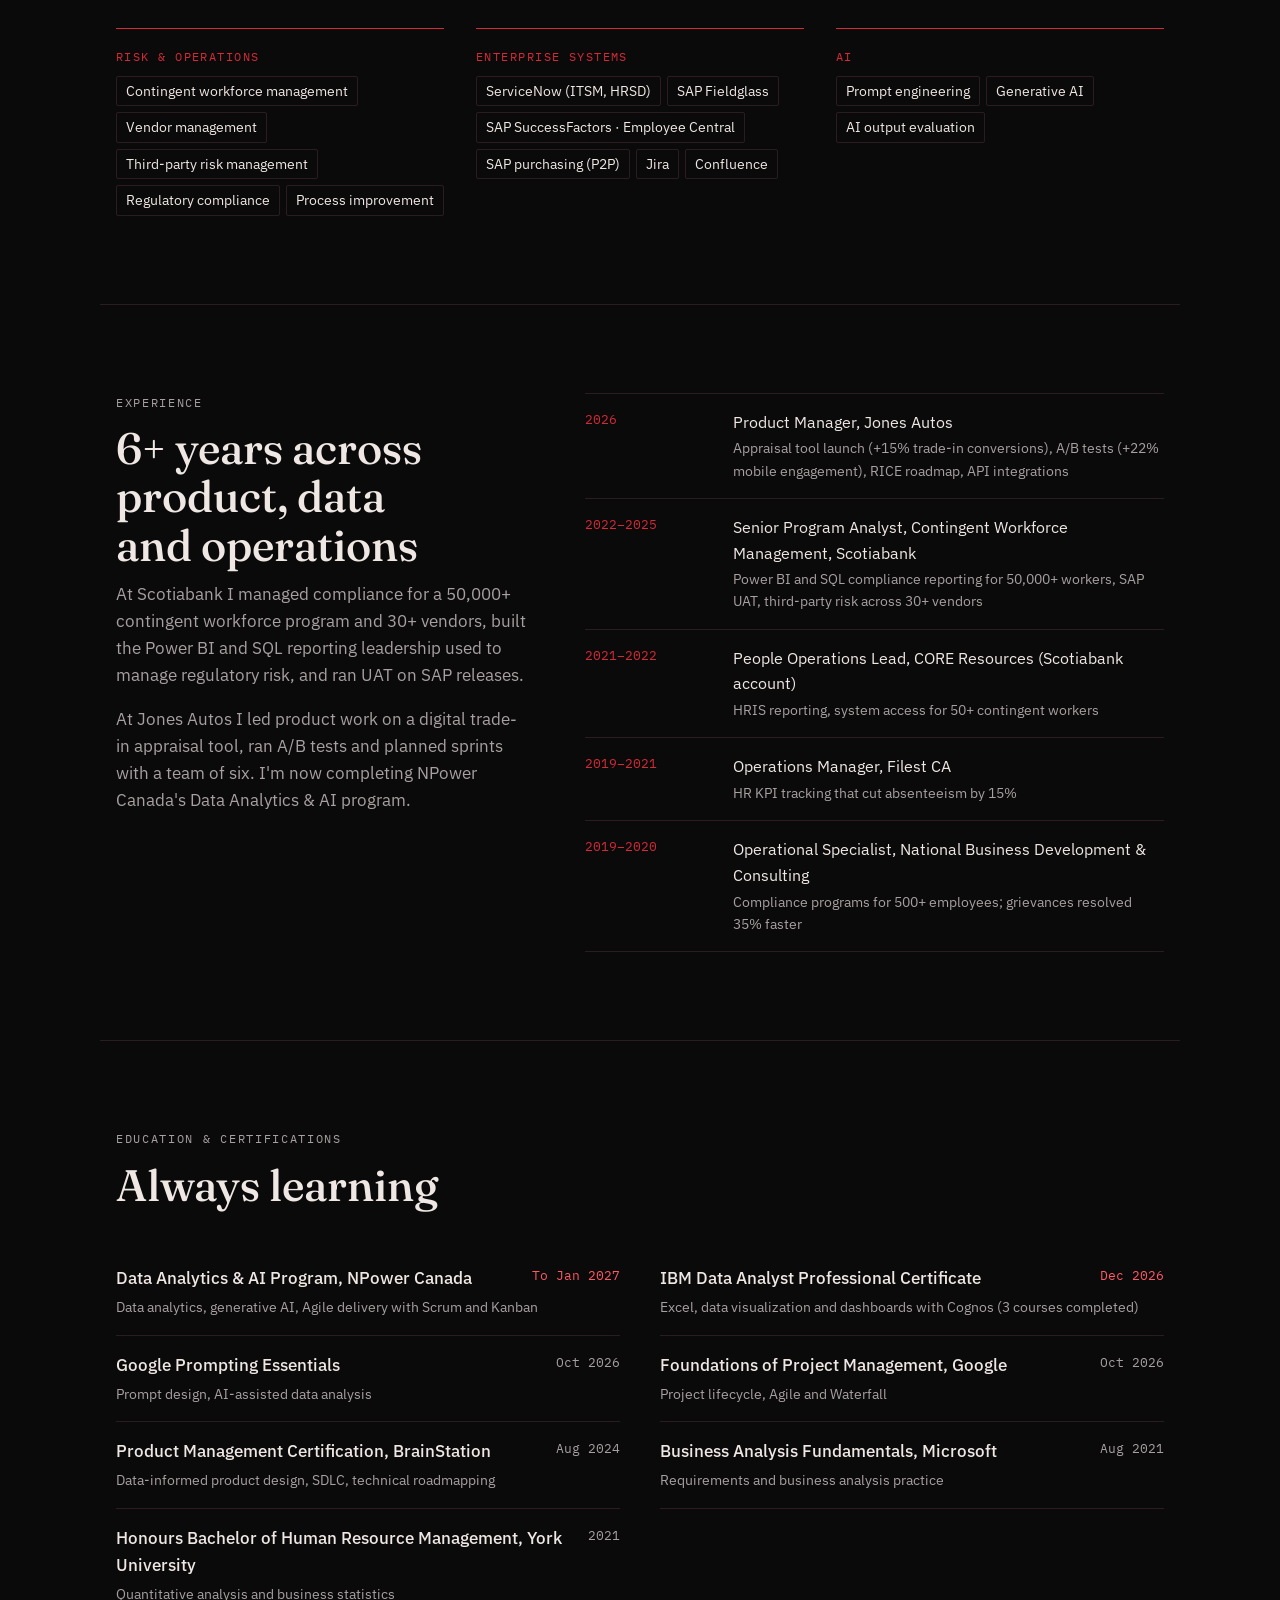
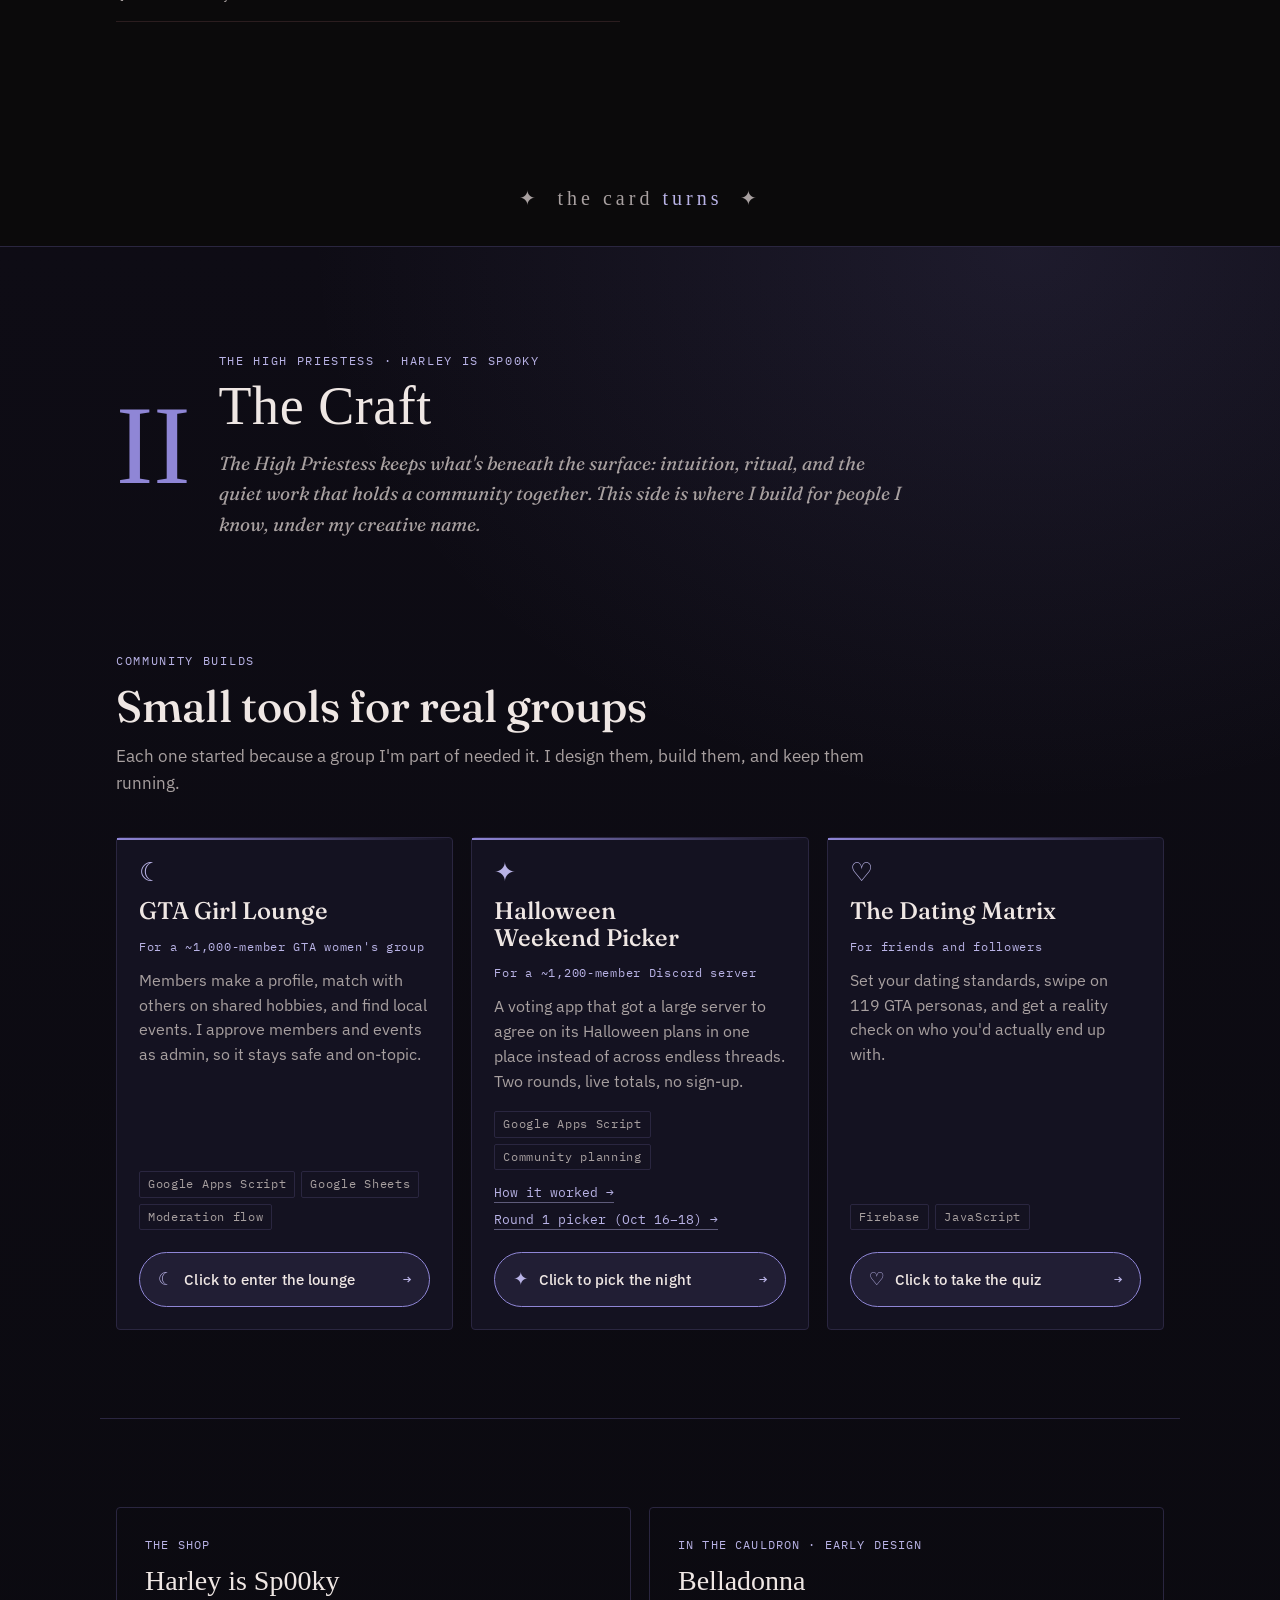
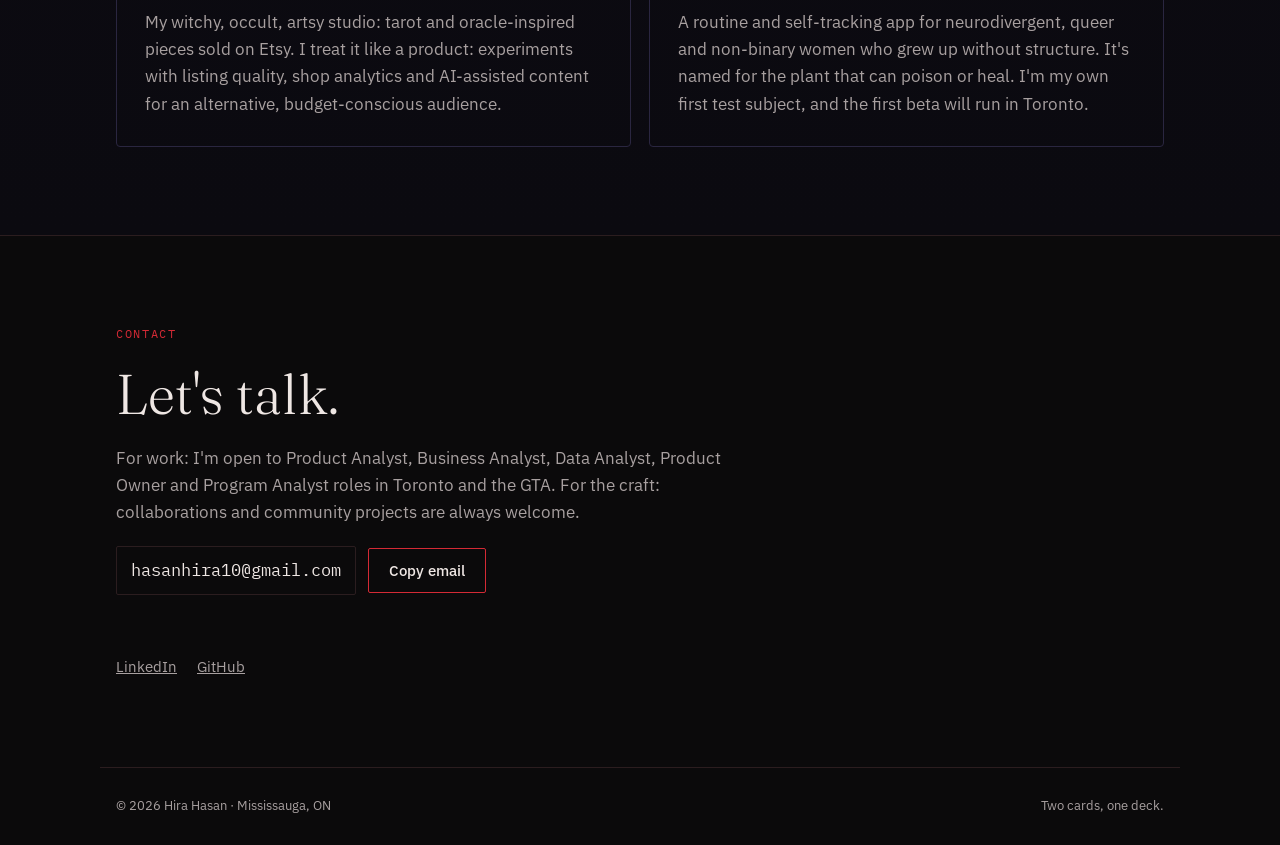
==== commit 46109e06: "Community buttons: one line, full width, aligned Co-Authored-By: Claude Opus 5.5 <noreply@anthropic." ====
--- a/index.html
+++ b/index.html
@@ -173,10 +173,12 @@
 /* Portals: each community card opens its live platform. The whole card is clickable. */
 .build{transition:transform .35s cubic-bezier(.3,.7,.3,1),border-color .35s,box-shadow .35s}
 .build:has(a.portal):hover,.build:has(a.portal:focus-visible){transform:translateY(-4px);border-color:var(--violet);box-shadow:0 18px 40px -18px rgba(143,134,214,.55)}
-.portal{display:inline-flex;align-items:center;gap:10px;align-self:flex-start;margin-top:8px;padding:10px 18px 10px 14px;border:1px solid var(--violet);border-radius:999px;
-  font-family:var(--card);font-size:17px;letter-spacing:.02em;color:var(--bone);text-decoration:none;
+.portal{display:flex;align-items:center;gap:10px;width:100%;margin-top:10px;padding:12px 18px;border:1px solid var(--violet);border-radius:999px;
+  font-family:var(--body);font-size:15px;font-weight:500;letter-spacing:.01em;white-space:nowrap;color:var(--bone);text-decoration:none;
   background:linear-gradient(110deg,transparent 30%,rgba(185,179,230,.28) 50%,transparent 70%) 200% 0/250% 100% no-repeat,rgba(143,134,214,.10);
   transition:background-position .9s ease,color .3s}
+.portal .label{flex:1;min-width:0;overflow:hidden;text-overflow:ellipsis}
+.portal .arrow{margin-left:auto}
 a.portal::after{content:"";position:absolute;inset:0;border-radius:4px}
 a.portal:focus-visible{outline:2px solid var(--moon);outline-offset:3px}
 .portal .glyph{display:inline-block;color:var(--moon);font-size:18px;transition:transform .7s cubic-bezier(.3,.7,.3,1)}
@@ -602,7 +604,7 @@
           <span class="for">For a ~1,000-member GTA women's group</span>
           <p>Members make a profile, match with others on shared hobbies, and find local events. I approve members and events as admin, so it stays safe and on-topic.</p>
           <div class="tools"><span class="chip">Google Apps Script</span><span class="chip">Google Sheets</span><span class="chip">Moderation flow</span></div>
-          <a class="portal" data-portal="lounge" href="" target="_blank" rel="noopener"><span class="glyph" aria-hidden="true">☾</span>Click to enter the lounge<span class="arrow" aria-hidden="true">→</span></a>
+          <a class="portal" data-portal="lounge" href="" target="_blank" rel="noopener"><span class="glyph" aria-hidden="true">☾</span><span class="label">Click to enter the lounge</span><span class="arrow" aria-hidden="true">→</span></a>
         </article>
         <article class="build">
           <span class="sym" aria-hidden="true">✦</span>
@@ -611,7 +613,7 @@
           <p>A voting app that got a large server to agree on its Halloween plans in one place instead of across endless threads. Two rounds, live totals, no sign-up.</p>
           <div class="tools"><span class="chip">Google Apps Script</span><span class="chip">Community planning</span></div>
           <span class="go-row"><a class="go-case" href="halloween-picker/">How it worked →</a><a class="go-case" data-portal-link="halloween1" href="https://claude.ai/artifact/BxSRTN1epEjuABfeDg1m4w" target="_blank" rel="noopener">Round 1 picker (Oct 16–18) →</a></span>
-          <a class="portal" data-portal="halloween" href="" target="_blank" rel="noopener"><span class="glyph" aria-hidden="true">✦</span>Click to pick Halloween night<span class="arrow" aria-hidden="true">→</span></a>
+          <a class="portal" data-portal="halloween" href="" target="_blank" rel="noopener"><span class="glyph" aria-hidden="true">✦</span><span class="label">Click to pick the night</span><span class="arrow" aria-hidden="true">→</span></a>
         </article>
         <article class="build">
           <span class="sym" aria-hidden="true">♡</span>
@@ -619,7 +621,7 @@
           <span class="for">For friends and followers</span>
           <p>Set your dating standards, swipe on 119 GTA personas, and get a reality check on who you'd actually end up with.</p>
           <div class="tools"><span class="chip">Firebase</span><span class="chip">JavaScript</span></div>
-          <a class="portal" data-portal="matrix" href="dating-matrix/"><span class="glyph" aria-hidden="true">♡</span>Click to consult the Matrix<span class="arrow" aria-hidden="true">→</span></a>
+          <a class="portal" data-portal="matrix" href="dating-matrix/"><span class="glyph" aria-hidden="true">♡</span><span class="label">Click to take the quiz</span><span class="arrow" aria-hidden="true">→</span></a>
         </article>
       </div>
     </div>
@@ -683,7 +685,7 @@
     var url=PORTALS[a.dataset.portal];
     if(url){ a.href=url; if(/^https?:/.test(url)){a.target='_blank';a.rel='noopener';} else {a.removeAttribute('target');} return; }
     var s=document.createElement('span'); s.className='portal sealed';
-    s.innerHTML=a.querySelector('.glyph').outerHTML+'Portal opening soon';
+    s.innerHTML=a.querySelector('.glyph').outerHTML+'<span class="label">Portal opening soon</span>';
     a.replaceWith(s);
   });
 
